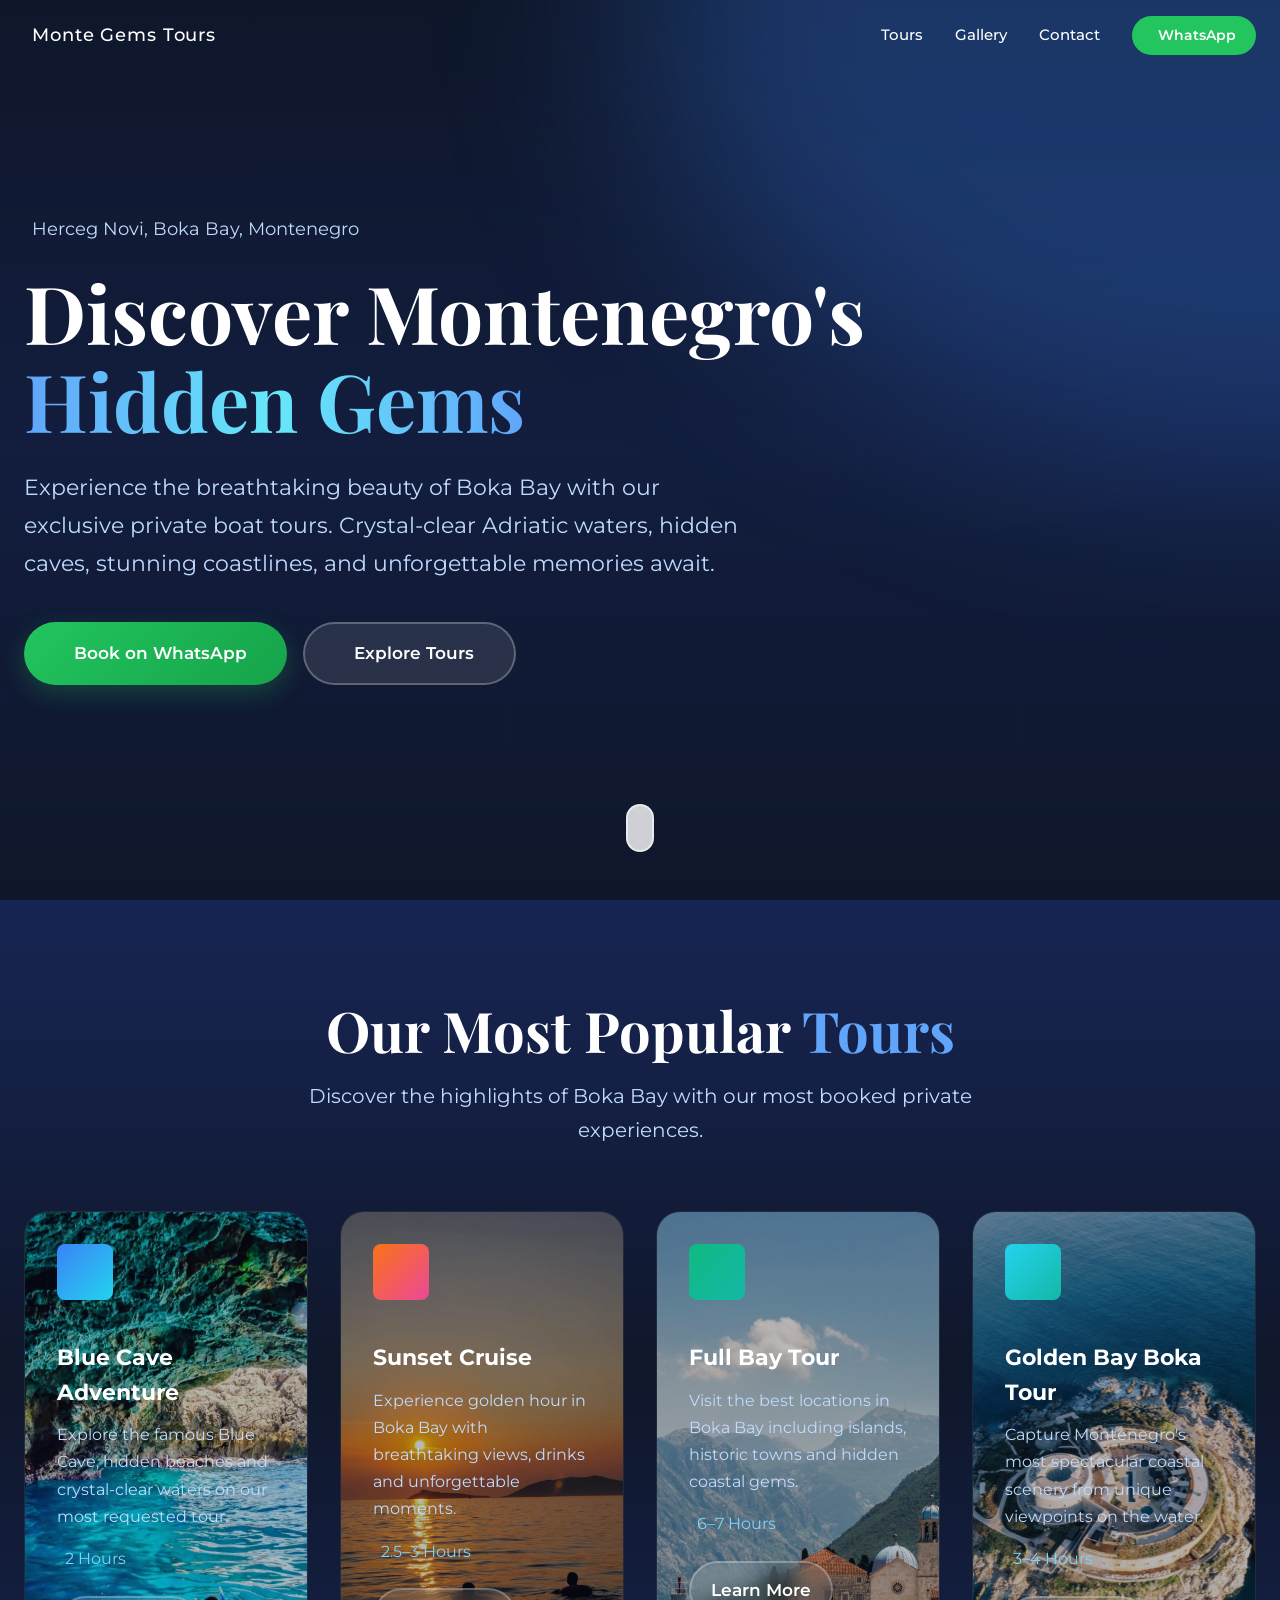
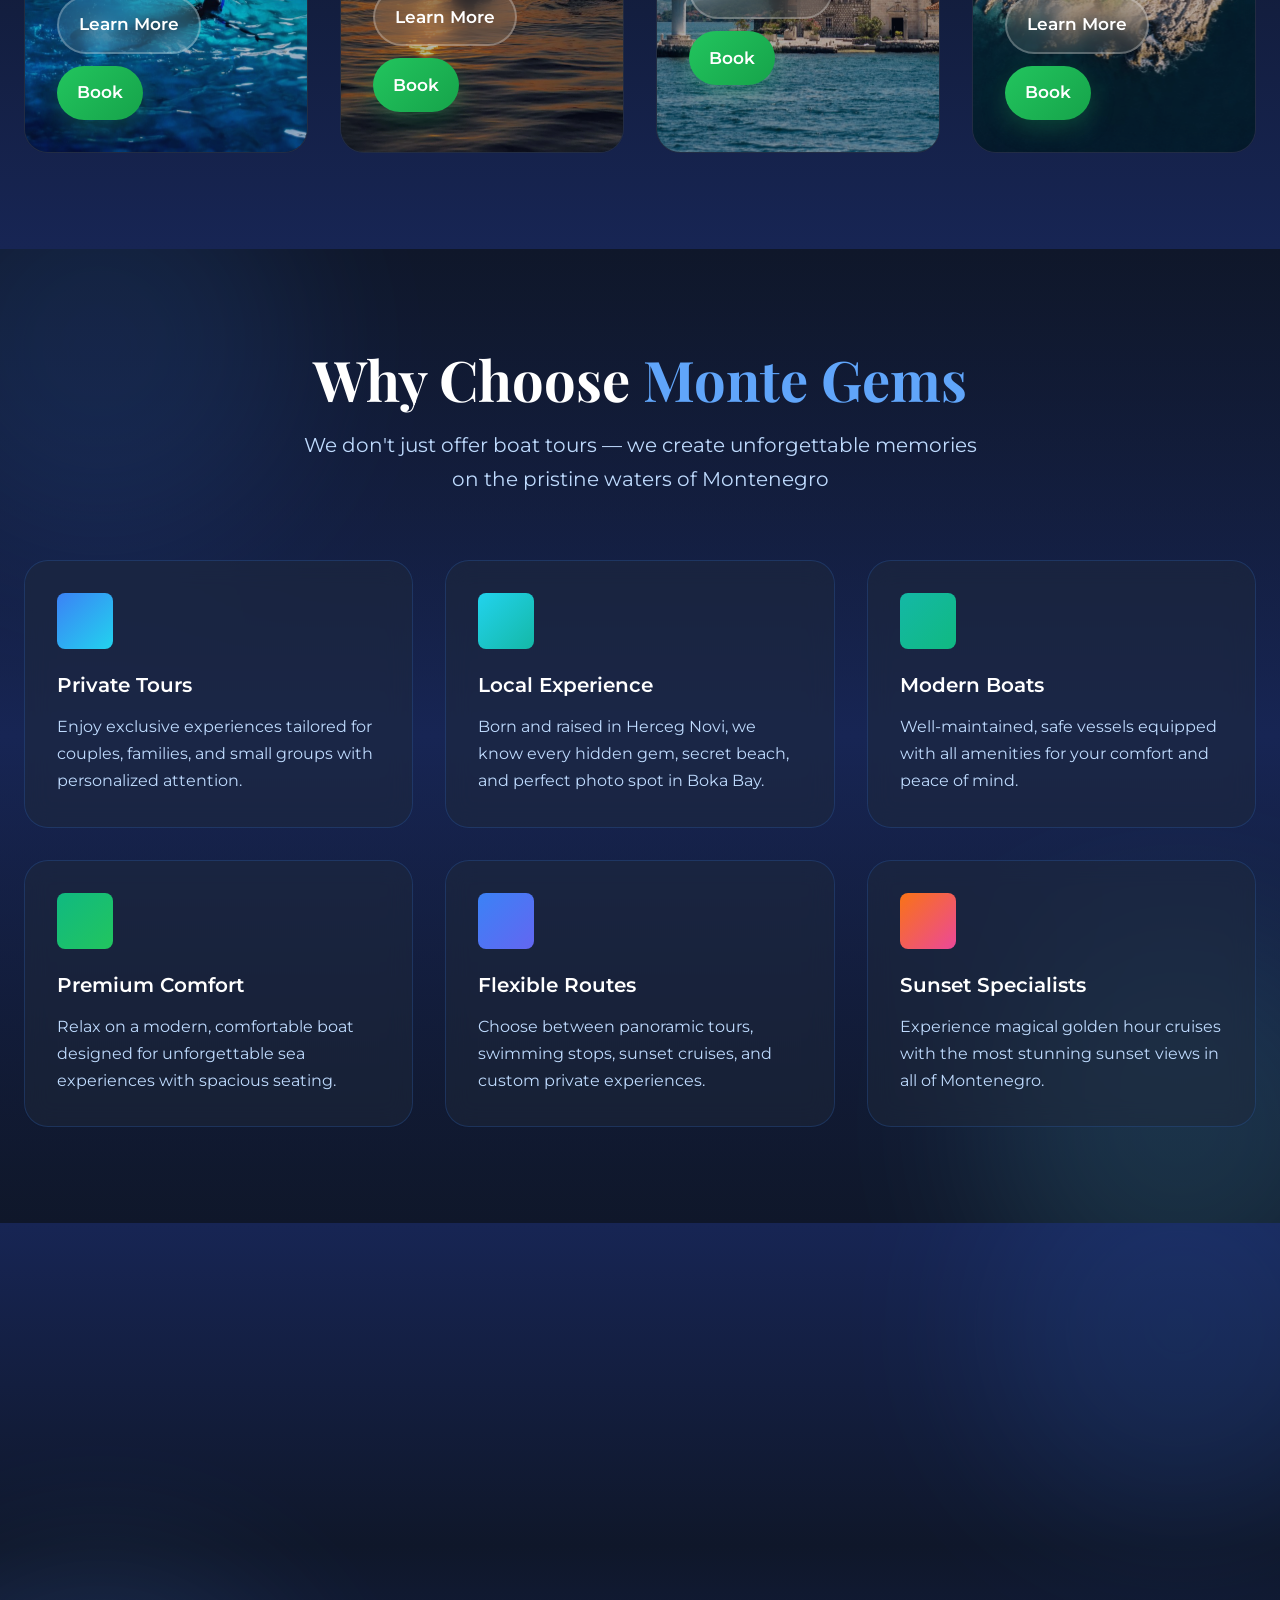
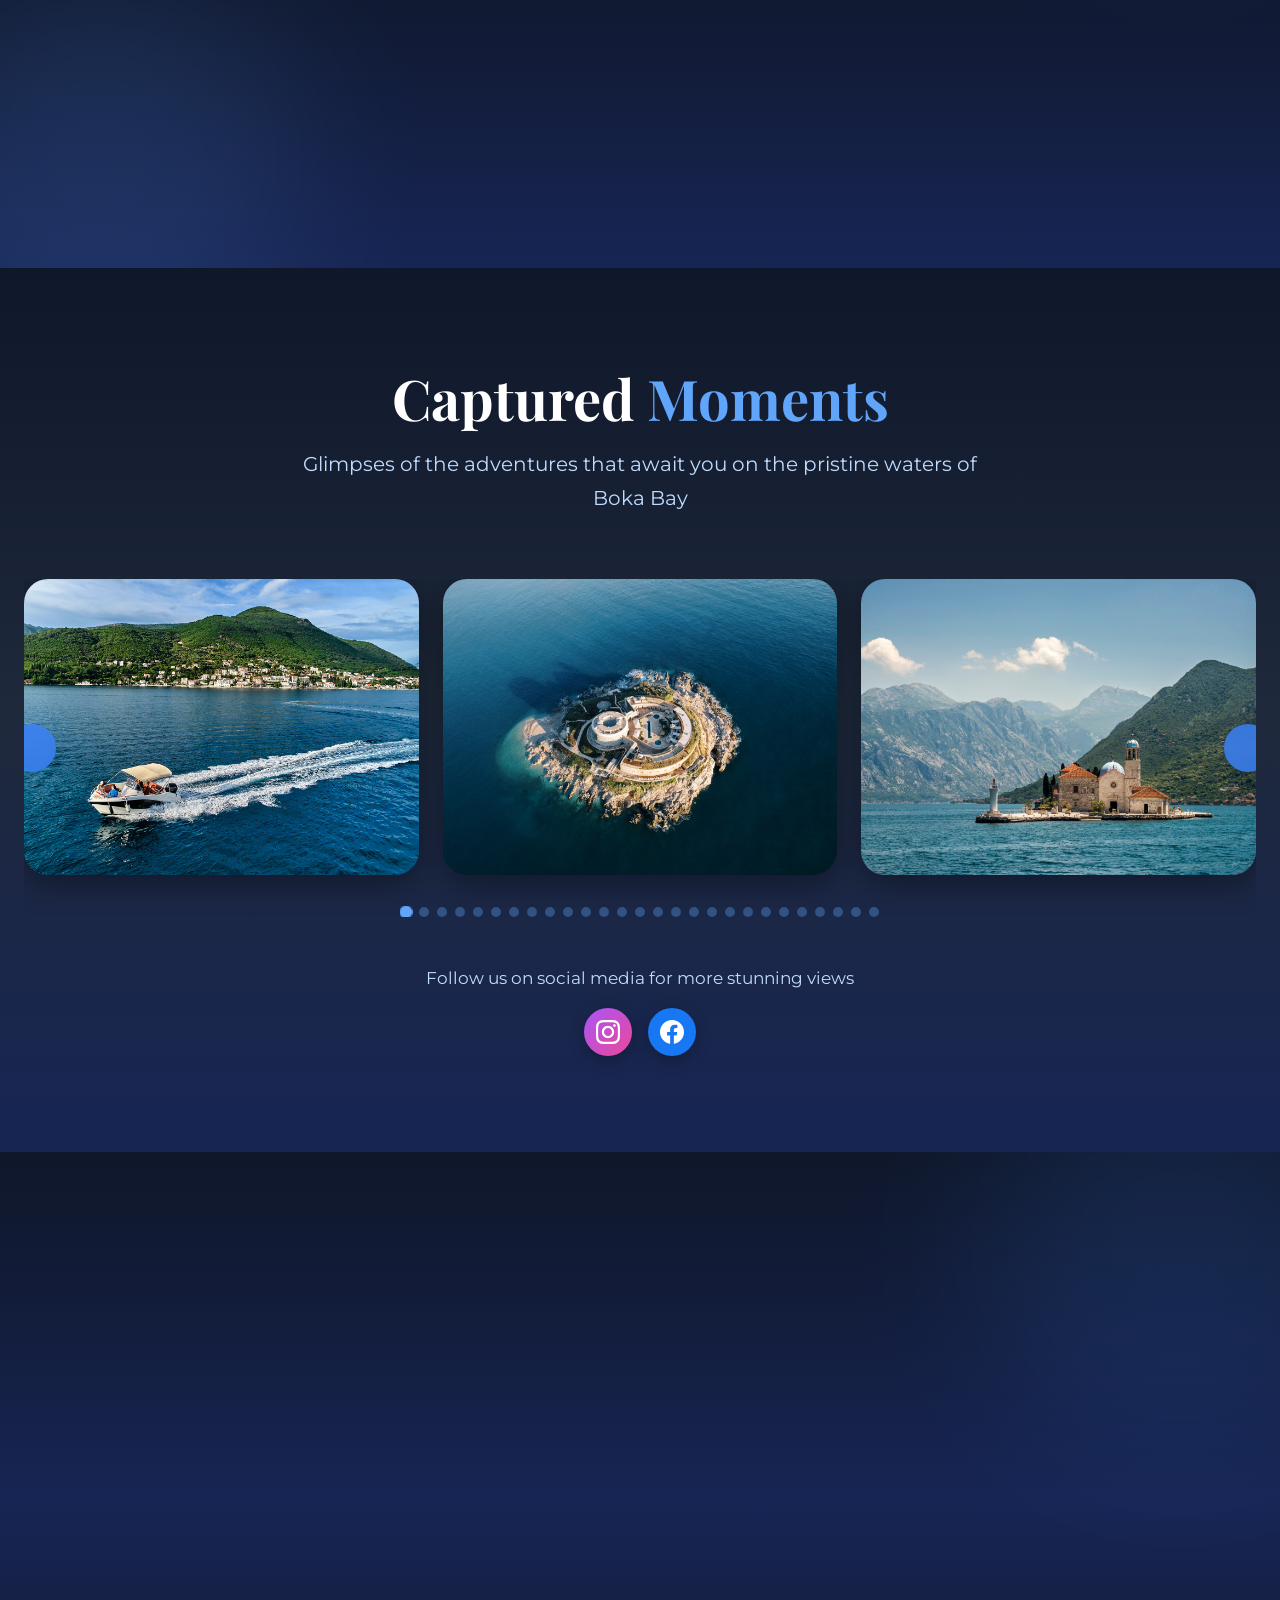
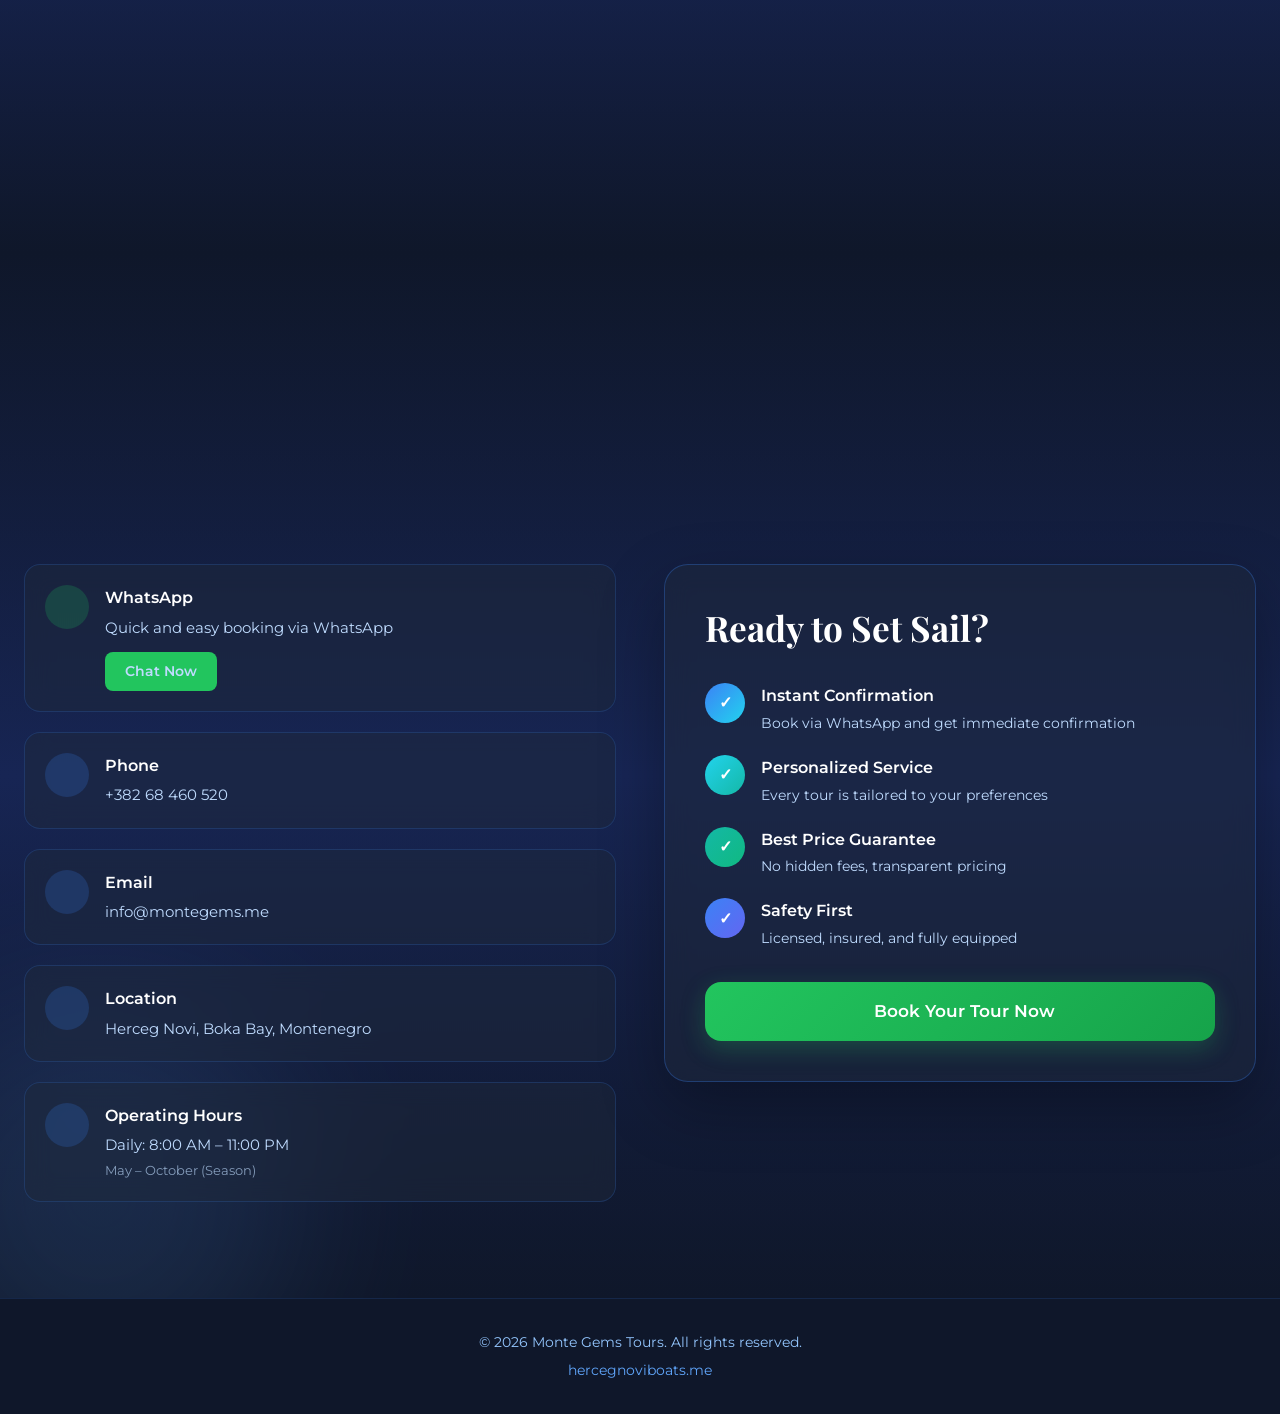
==== index.html @ c5370f80 "Initial commit" ====
<!DOCTYPE html>
<html lang="en">
<head>
  <meta charset="UTF-8" />
  <meta name="viewport" content="width=device-width, initial-scale=1.0" />

  <!-- ============================================================
       SEO META TAGS — Edit these for your business
       ============================================================ -->
  <title>Monte Gems Tours – Private Boat Tours in Boka Bay, Montenegro</title>
  <meta name="description" content="Explore Boka Bay with Monte Gems Tours. Private boat tours from Herceg Novi – Blue Cave, sunset cruises, island visits & more. Book on WhatsApp!" />
  <meta name="keywords" content="Montenegro boat tours, Boka Bay, Herceg Novi, Blue Cave, private boat tour, sunset cruise, Montenegro tourism" />
  <meta name="author" content="Monte Gems Tours" />
  <link rel="canonical" href="https://montegems.me/" />

  <!-- Open Graph (Facebook / WhatsApp link preview) -->
  <meta property="og:title" content="Monte Gems Tours – Private Boat Tours in Boka Bay" />
  <meta property="og:description" content="Discover Montenegro's hidden gems on a private boat tour. Crystal-clear waters, secret beaches, stunning sunsets." />
  <meta property="og:image" content="images/DJI_20260504182812_0254_D.JPG" />
  <meta property="og:url" content="https://montegems.me/" />
  <meta property="og:type" content="website" />

  <!-- Twitter Card -->
  <meta name="twitter:card" content="summary_large_image" />
  <meta name="twitter:title" content="Monte Gems Tours – Private Boat Tours in Boka Bay" />
  <meta name="twitter:description" content="Discover Montenegro's hidden gems on a private boat tour." />
  <meta name="twitter:image" content="images/DJI_20260504182812_0254_D.JPG" />

  <!-- Fonts (Playfair Display + Montserrat) -->
  <link rel="preconnect" href="https://fonts.googleapis.com" />
  <link rel="preconnect" href="https://fonts.gstatic.com" crossorigin />
  <link href="https://fonts.googleapis.com/css2?family=Montserrat:wght@300;400;500;600;700&family=Playfair+Display:ital,wght@0,700;1,700&display=swap" rel="stylesheet" />

  <!-- Lucide Icons -->
  <script src="https://unpkg.com/lucide@latest/dist/umd/lucide.min.js"></script>

  <link rel="stylesheet" href="style.css" />

  <!-- Structured Data for Google -->
  <script type="application/ld+json">
  {
    "@context": "https://schema.org",
    "@type": "TouristInformationCenter",
    "name": "Monte Gems Tours",
    "description": "Private boat tours in Boka Bay, Montenegro",
    "url": "https://hercegnoviboats.me",
    "telephone": "+38268460520",
    "email": "info@montegems.me",
    "address": {
      "@type": "PostalAddress",
      "addressLocality": "Herceg Novi",
      "addressCountry": "ME"
    },
    "openingHours": "Mo-Su 08:00-20:00"
  }
  </script>
</head>
<body>

  <!-- ============================================================
       NAVBAR
       ============================================================ -->
  <nav id="navbar" class="navbar">
    <div class="nav-inner">
      <a href="index.html" class="nav-logo">
        <i data-lucide="anchor"></i>
        <!-- ✏️ EDIT: Your business name -->
        <span>Monte Gems Tours</span>
      </a>
      <div class="nav-links">
        <a href="tours.html">Tours</a>
        <a href="#gallery">Gallery</a>
        <a href="#contact">Contact</a>
        <!-- ✏️ EDIT: Replace phone number (no spaces, include country code) -->
        <a href="https://wa.me/38268460520" target="_blank" rel="noopener" class="btn-whatsapp-nav">
          <i data-lucide="message-circle"></i>WhatsApp
        </a>
      </div>
      <div class="nav-mobile-actions">
        <a href="tours.html" class="btn-tours-mobile">Tours</a>
        <a href="https://wa.me/38268460520" target="_blank" rel="noopener" class="btn-whatsapp-mobile">
          <i data-lucide="message-circle"></i>
        </a>
      </div>
    </div>
  </nav>

  <!-- ============================================================
       HERO SECTION
       ============================================================ -->
  <section id="hero" class="hero">
    <!-- ✏️ EDIT: Change hero background image filename -->
    <div class="hero-bg" style="background-image:url('images/DJI_20260504182812_0254_D.JPG')"></div>
    <div class="hero-overlay"></div>
    <div class="hero-glow"></div>

    <div class="hero-content animate-up">
      <div class="hero-location">
        <i data-lucide="map-pin"></i>
        <!-- ✏️ EDIT: Your location text -->
        <span>Herceg Novi, Boka Bay, Montenegro</span>
      </div>

      <h1 class="hero-title">
        Discover Montenegro's<br />
        <span class="gradient-text">Hidden Gems</span>
      </h1>

      <!-- ✏️ EDIT: Hero subtitle / tagline -->
      <p class="hero-subtitle">
        Experience the breathtaking beauty of Boka Bay with our exclusive private boat tours.
        Crystal-clear Adriatic waters, hidden caves, stunning coastlines, and unforgettable memories await.
      </p>

      <div class="hero-buttons">
        <!-- ✏️ EDIT: WhatsApp number in both links -->
        <a href="https://wa.me/38268460520" target="_blank" rel="noopener" class="btn-primary">
          <i data-lucide="message-circle"></i>Book on WhatsApp
        </a>
        <a href="tours.html" class="btn-secondary">
          <i data-lucide="sparkles"></i>Explore Tours
        </a>
      </div>
    </div>

    <div class="scroll-indicator"><div class="scroll-dot"></div></div>
  </section>

  <!-- ============================================================
     FEATURED TOURS
     ============================================================ -->
<section id="featured-tours" class="section section-mid">
  <div class="container">

    <div class="section-header animate-on-scroll">
      <h2 class="section-title">
        Our Most Popular <span class="text-blue">Tours</span>
      </h2>
      <p class="section-subtitle">
        Discover the highlights of Boka Bay with our most booked private experiences.
      </p>
    </div>

    <div class="featured-tours-grid">

      <article class="featured-tour-card tour-blue-cave animate-on-scroll">
        <div class="feature-icon gradient-blue-cyan">
          <i data-lucide="waves"></i>
        </div>

        <h3>Blue Cave Adventure</h3>

        <p>
          Explore the famous Blue Cave, hidden beaches and crystal-clear waters
          on our most requested tour.
        </p>

        <div class="tour-mini-meta">
          <i data-lucide="clock"></i>
          <span>2 Hours</span>
        </div>

        <div class="tour-card-buttons">
          <a href="tours.html" class="btn-secondary">Learn More</a>
          <a href="https://wa.me/38268460520" class="btn-primary">
            Book
          </a>
        </div>
      </article>

      <article class="featured-tour-card tour-sunset animate-on-scroll">
        <div class="feature-icon gradient-orange-pink">
          <i data-lucide="sunset"></i>
        </div>

        <h3>Sunset Cruise</h3>

        <p>
          Experience golden hour in Boka Bay with breathtaking views,
          drinks and unforgettable moments.
        </p>

        <div class="tour-mini-meta">
          <i data-lucide="clock"></i>
          <span>2.5–3 Hours</span>
        </div>

        <div class="tour-card-buttons">
          <a href="tours.html" class="btn-secondary">Learn More</a>
          <a href="https://wa.me/38268460520" class="btn-primary">
            Book
          </a>
        </div>
      </article>

      <article class="featured-tour-card tour-fullbay animate-on-scroll">
        <div class="feature-icon gradient-emerald-teal">
          <i data-lucide="compass"></i>
        </div>

        <h3>Full Bay Tour</h3>

        <p>
          Visit the best locations in Boka Bay including islands,
          historic towns and hidden coastal gems.
        </p>

        <div class="tour-mini-meta">
          <i data-lucide="clock"></i>
          <span>6–7 Hours</span>
        </div>

        <div class="tour-card-buttons">
          <a href="tours.html" class="btn-secondary">Learn More</a>
          <a href="https://wa.me/38268460520" class="btn-primary">
            Book
          </a>
        </div>
      </article>

      <article class="featured-tour-card tour-photography animate-on-scroll">
        <div class="feature-icon gradient-cyan-teal">
          <i data-lucide="camera"></i>
        </div>

        <h3>Golden Bay Boka Tour</h3>

        <p>
          Capture Montenegro's most spectacular coastal scenery
          from unique viewpoints on the water.
        </p>

        <div class="tour-mini-meta">
          <i data-lucide="clock"></i>
          <span>3–4 Hours</span>
        </div>

        <div class="tour-card-buttons">
          <a href="tours.html" class="btn-secondary">Learn More</a>
          <a href="https://wa.me/38268460520" class="btn-primary">
            Book
          </a>
        </div>
      </article>

    </div>

  </div>
</section>

  <!-- ============================================================
       FEATURES — WHY CHOOSE US
       ============================================================ -->
  <section id="features" class="section section-dark">
    <div class="section-glow glow-top-left"></div>
    <div class="section-glow glow-bottom-right"></div>
    <div class="container">
      <div class="section-header animate-on-scroll">
        <!-- ✏️ EDIT: Section heading -->
        <h2 class="section-title">Why Choose <span class="text-blue">Monte Gems</span></h2>
        <p class="section-subtitle">We don't just offer boat tours — we create unforgettable memories on the pristine waters of Montenegro</p>
      </div>
      <div class="grid-3">

        <!-- ✏️ EDIT each card: icon name (from lucide.dev), title, description -->
        <div class="feature-card animate-on-scroll">
          <div class="feature-icon gradient-blue-cyan"><i data-lucide="users"></i></div>
          <h3>Private Tours</h3>
          <p>Enjoy exclusive experiences tailored for couples, families, and small groups with personalized attention.</p>
        </div>

        <div class="feature-card animate-on-scroll">
          <div class="feature-icon gradient-cyan-teal"><i data-lucide="anchor"></i></div>
          <h3>Local Experience</h3>
          <p>Born and raised in Herceg Novi, we know every hidden gem, secret beach, and perfect photo spot in Boka Bay.</p>
        </div>

        <div class="feature-card animate-on-scroll">
          <div class="feature-icon gradient-teal-emerald"><i data-lucide="ship"></i></div>
          <h3>Modern Boats</h3>
          <p>Well-maintained, safe vessels equipped with all amenities for your comfort and peace of mind.</p>
        </div>

        <div class="feature-card animate-on-scroll">
          <div class="feature-icon gradient-emerald-green"><i data-lucide="sparkles"></i></div>
          <h3>Premium Comfort</h3>
          <p>Relax on a modern, comfortable boat designed for unforgettable sea experiences with spacious seating.</p>
        </div>

        <div class="feature-card animate-on-scroll">
          <div class="feature-icon gradient-blue-indigo"><i data-lucide="map"></i></div>
          <h3>Flexible Routes</h3>
          <p>Choose between panoramic tours, swimming stops, sunset cruises, and custom private experiences.</p>
        </div>

        <div class="feature-card animate-on-scroll">
          <div class="feature-icon gradient-orange-pink"><i data-lucide="sunset"></i></div>
          <h3>Sunset Specialists</h3>
          <p>Experience magical golden hour cruises with the most stunning sunset views in all of Montenegro.</p>
        </div>

      </div>
    </div>
  </section>

  <!-- ============================================================
       STATS
       ============================================================ -->
  <section id="stats" class="section section-mid">
    <div class="section-glow glow-top-right"></div>
    <div class="section-glow glow-bottom-left"></div>
    <div class="container">
      <div class="section-header animate-on-scroll">
        <!-- ✏️ EDIT: Stats heading -->
        <h2 class="section-title">Our <span class="text-blue">Impact</span></h2>
        <p class="section-subtitle">Numbers that speak for our commitment to excellence</p>
      </div>
      <div class="grid-4">

        <!-- ✏️ EDIT: Change numbers and labels -->
        <div class="stat-card animate-on-scroll">
          <div class="stat-icon gradient-blue-cyan"><i data-lucide="users"></i></div>
          <div class="stat-value">1000+</div>
          <div class="stat-label">Happy Customers</div>
          <div class="stat-desc">Satisfied travelers from around the world</div>
        </div>

        <div class="stat-card animate-on-scroll">
          <div class="stat-icon gradient-blue-cyan"><i data-lucide="waves"></i></div>
          <div class="stat-value">500+</div>
          <div class="stat-label">Tours Completed</div>
          <div class="stat-desc">Unforgettable experiences on the water</div>
        </div>

        <div class="stat-card animate-on-scroll">
          <div class="stat-icon gradient-blue-cyan"><i data-lucide="star"></i></div>
          <div class="stat-value">5.0</div>
          <div class="stat-label">Average Rating</div>
          <div class="stat-desc">Excellence in every journey</div>
        </div>

        <div class="stat-card animate-on-scroll">
          <div class="stat-icon gradient-blue-cyan"><i data-lucide="award"></i></div>
          <div class="stat-value">10+</div>
          <div class="stat-label">Years Experience</div>
          <div class="stat-desc">Local expertise you can trust</div>
        </div>

      </div>
    </div>
  </section>

  <!-- ============================================================
       GALLERY
       ============================================================ -->
  <section id="gallery" class="section section-gallery">
    <div class="container">
      <div class="section-header animate-on-scroll">
        <!-- ✏️ EDIT: Gallery heading -->
        <h2 class="section-title">Captured <span class="text-blue">Moments</span></h2>
        <p class="section-subtitle">Glimpses of the adventures that await you on the pristine waters of Boka Bay</p>
      </div>

      <div class="gallery-wrapper animate-on-scroll">
        <div class="gallery-track" id="galleryTrack">
          <!-- ✏️ EDIT: Replace filenames with your photos. Update alt text too. -->
          <div class="gallery-slide"><img src="images/boat2.jpg" alt="Boat in Boka Bay" loading="lazy" /></div>
          <div class="gallery-slide"><img src="images/mamula.jpg" alt="Mamula island and coastal scenery" loading="lazy" /></div>
          <div class="gallery-slide"><img src="images/ladyrock.jpg" alt="Our Lady of the Rocks island" loading="lazy" /></div>
          <div class="gallery-slide"><img src="images/perast.jpg" alt="Historic Perast town from the water" loading="lazy" /></div>
          <div class="gallery-slide"><img src="images/sunset.jpg" alt="Sunset cruise over Boka Bay" loading="lazy" /></div>
          <div class="gallery-slide"><img src="images/tunnel.jpg" alt="Boat near the underwater tunnel" loading="lazy" /></div>
          <div class="gallery-slide"><img src="images/bay-of-kotor-and-blue-cave-adventure-3h_1.webp" alt="Blue Cave and Kotor Bay adventure" loading="lazy" /></div>
          <div class="gallery-slide"><img src="images/Blue-Cave-Tour-from-Kotor.jpg" alt="Blue Cave tour from Kotor" loading="lazy" /></div>
          <div class="gallery-slide"><img src="images/cablecar.jpg" alt="Cable car and bay view" loading="lazy" /></div>
          <div class="gallery-slide"><img src="images/cave.jpg" alt="Blue Cave entrance" loading="lazy" /></div>
          <div class="gallery-slide"><img src="images/cave2.jpg" alt="Scenic blue cave coastline" loading="lazy" /></div>
          <div class="gallery-slide"><img src="images/cave3.webp" alt="Swimming and snorkeling in Montenegro" loading="lazy" /></div>
          <div class="gallery-slide"><img src="images/DJI_20260504182812_0254_D.JPG" alt="Aerial boat view in Boka Bay" loading="lazy" /></div>
          <div class="gallery-slide"><img src="images/DJI_20260504182816_0255_D.JPG" alt="Boating along the coast" loading="lazy" /></div>
          <div class="gallery-slide"><img src="images/DJI_20260504182819_0257_D.JPG" alt="Montenegro coastline framed by water" loading="lazy" /></div>
          <div class="gallery-slide"><img src="images/DJI_20260504183139_0262_D-1.JPG" alt="Boat in crystal clear bay" loading="lazy" /></div>
          <div class="gallery-slide"><img src="images/DJI_20260504183139_0262_D.JPG" alt="Scenic aerial bay view" loading="lazy" /></div>
          <div class="gallery-slide"><img src="images/DJI_20260504183205_0269_D.JPG" alt="Daytime boat tour in Montenegro" loading="lazy" /></div>
          <div class="gallery-slide"><img src="images/DJI_20260504183212_0271_D.JPG" alt="Boats near the shoreline" loading="lazy" /></div>
          <div class="gallery-slide"><img src="images/DJI_20260504183229_0277_D.JPG" alt="Boka Bay sea views" loading="lazy" /></div>
          <div class="gallery-slide"><img src="images/DJI_20260504183246_0284_D.JPG" alt="Sunset cruise with warm sky" loading="lazy" /></div>
          <div class="gallery-slide"><img src="images/DJI_20260504183300_0287_D.JPG" alt="Private charter at sea" loading="lazy" /></div>
          <div class="gallery-slide"><img src="images/DJI_20260504183302_0288_D.JPG" alt="Boat traveling in blue waters" loading="lazy" /></div>
          <div class="gallery-slide"><img src="images/DJI_20260504185150_0290_D.JPG" alt="Montenegro bay landscape" loading="lazy" /></div>
          <div class="gallery-slide"><img src="images/explore-boka-bay-kotor-blue-cave-and-lady-of-the-rocks-3hour-3796144.webp" alt="Explore Boka Bay and Lady of the Rocks" loading="lazy" /></div>
          <div class="gallery-slide"><img src="images/islandflowers.jpg" alt="Island flowers along the coast" loading="lazy" /></div>
          <div class="gallery-slide"><img src="images/Miriste-5-Copy-1024x659.jpg" alt="Miriste swimming stop" loading="lazy" /></div>
          <div class="gallery-slide"><img src="images/our-lady-of-the-rocks.png" alt="Our Lady of the Rocks island" loading="lazy" /></div>
          <div class="gallery-slide"><img src="images/perast-boka-bay-and-blue-cave-tour-pick-up-7296872.webp" alt="Perast and Blue Cave tour pickup" loading="lazy" /></div>
        </div>

        <button class="gallery-btn gallery-btn-prev" id="galleryPrev" aria-label="Previous image">
          <i data-lucide="chevron-left"></i>
        </button>
        <button class="gallery-btn gallery-btn-next" id="galleryNext" aria-label="Next image">
          <i data-lucide="chevron-right"></i>
        </button>
        <div class="gallery-dots" id="galleryDots"></div>
      </div>

      <div class="gallery-social animate-on-scroll">
        <p>Follow us on social media for more stunning views</p>
        <div class="social-buttons">
          <!-- ✏️ EDIT: Replace # with your actual Instagram URL -->
          <a href="https://www.instagram.com/hercegnovi_boat_tours/" class="social-btn social-instagram" aria-label="Instagram" target="_blank" rel="noopener">
            <svg viewBox="0 0 24 24" fill="currentColor" width="24" height="24"><path d="M12 2.163c3.204 0 3.584.012 4.85.07 3.252.148 4.771 1.691 4.919 4.919.058 1.265.069 1.645.069 4.849 0 3.205-.012 3.584-.069 4.849-.149 3.225-1.664 4.771-4.919 4.919-1.266.058-1.644.07-4.85.07-3.204 0-3.584-.012-4.849-.07-3.26-.149-4.771-1.699-4.919-4.92-.058-1.265-.07-1.644-.07-4.849 0-3.204.013-3.583.07-4.849.149-3.227 1.664-4.771 4.919-4.919 1.266-.057 1.645-.069 4.849-.069zm0-2.163c-3.259 0-3.667.014-4.947.072-4.358.2-6.78 2.618-6.98 6.98-.059 1.281-.073 1.689-.073 4.948 0 3.259.014 3.668.072 4.948.2 4.358 2.618 6.78 6.98 6.98 1.281.058 1.689.072 4.948.072 3.259 0 3.668-.014 4.948-.072 4.354-.2 6.782-2.618 6.979-6.98.059-1.28.073-1.689.073-4.948 0-3.259-.014-3.667-.072-4.947-.196-4.354-2.617-6.78-6.979-6.98-1.281-.059-1.69-.073-4.949-.073zm0 5.838c-3.403 0-6.162 2.759-6.162 6.162s2.759 6.163 6.162 6.163 6.162-2.759 6.162-6.163c0-3.403-2.759-6.162-6.162-6.162zm0 10.162c-2.209 0-4-1.79-4-4 0-2.209 1.791-4 4-4s4 1.791 4 4c0 2.21-1.791 4-4 4zm6.406-11.845c-.796 0-1.441.645-1.441 1.44s.645 1.44 1.441 1.44c.795 0 1.439-.645 1.439-1.44s-.644-1.44-1.439-1.44z"/></svg>
          </a>
          <!-- ✏️ EDIT: Replace # with your actual Facebook URL -->
          <a href="https://www.instagram.com/hercegnovi_boat_tours/" class="social-btn social-facebook" aria-label="Facebook" target="_blank" rel="noopener">
            <svg viewBox="0 0 24 24" fill="currentColor" width="24" height="24"><path d="M24 12.073c0-6.627-5.373-12-12-12s-12 5.373-12 12c0 5.99 4.388 10.954 10.125 11.854v-8.385H7.078v-3.47h3.047V9.43c0-3.007 1.792-4.669 4.533-4.669 1.312 0 2.686.235 2.686.235v2.953H15.83c-1.491 0-1.956.925-1.956 1.874v2.25h3.328l-.532 3.47h-2.796v8.385C19.612 23.027 24 18.062 24 12.073z"/></svg>
          </a>
        </div>
      </div>
    </div>
  </section>

  <!-- ============================================================
       TESTIMONIALS
       ============================================================ -->
  <section id="testimonials" class="section section-dark">
    <div class="section-glow glow-top-right"></div>
    <div class="container">
      <div class="section-header animate-on-scroll">
        <!-- ✏️ EDIT: Testimonials heading -->
        <h2 class="section-title">Guest <span class="text-blue">Stories</span></h2>
        <p class="section-subtitle">Hear from travelers who discovered Montenegro's beauty with us</p>
      </div>
      <div class="grid-3">

        <!-- ✏️ EDIT: Name, location, and review text for each testimonial -->
        <!-- To add more reviews: copy one <article> block and paste it -->
        <article class="testimonial-card animate-on-scroll">
          <i data-lucide="quote" class="quote-icon"></i>
          <div class="stars">
            <i data-lucide="star" class="star filled"></i><i data-lucide="star" class="star filled"></i>
            <i data-lucide="star" class="star filled"></i><i data-lucide="star" class="star filled"></i>
            <i data-lucide="star" class="star filled"></i>
          </div>
          <p class="testimonial-text">"Absolutely incredible experience! The tour was perfectly paced, the boat was comfortable, and our guide knew all the best spots. The Blue Cave was magical!"</p>
          <div class="testimonial-author">
            <span class="author-name">Sarah &amp; James</span>
            <span class="author-location">United Kingdom</span>
          </div>
        </article>

        <article class="testimonial-card animate-on-scroll">
          <i data-lucide="quote" class="quote-icon"></i>
          <div class="stars">
            <i data-lucide="star" class="star filled"></i><i data-lucide="star" class="star filled"></i>
            <i data-lucide="star" class="star filled"></i><i data-lucide="star" class="star filled"></i>
            <i data-lucide="star" class="star filled"></i>
          </div>
          <p class="testimonial-text">"Best boat tour I have ever experienced. The sunset cruise was romantic and breathtaking. Highly recommended for couples visiting Montenegro!"</p>
          <div class="testimonial-author">
            <span class="author-name">Marco</span>
            <span class="author-location">Italy</span>
          </div>
        </article>

        <article class="testimonial-card animate-on-scroll">
          <i data-lucide="quote" class="quote-icon"></i>
          <div class="stars">
            <i data-lucide="star" class="star filled"></i><i data-lucide="star" class="star filled"></i>
            <i data-lucide="star" class="star filled"></i><i data-lucide="star" class="star filled"></i>
            <i data-lucide="star" class="star filled"></i>
          </div>
          <p class="testimonial-text">"Perfect family adventure! Our kids loved swimming in the crystal-clear water, and we appreciated the flexibility to customize our route. Will definitely return!"</p>
          <div class="testimonial-author">
            <span class="author-name">Emma &amp; Family</span>
            <span class="author-location">Germany</span>
          </div>
        </article>

      </div>
    </div>
  </section>

  <!-- ============================================================
       CONTACT
       ============================================================ -->
  <section id="contact" class="section section-dark">
    <div class="section-glow glow-bottom-left"></div>
    <div class="container">
      <div class="section-header animate-on-scroll">
        <!-- ✏️ EDIT: Contact heading -->
        <h2 class="section-title">Book Your <span class="text-blue">Adventure</span></h2>
        <p class="section-subtitle">Ready to explore Boka Bay? Get in touch and let's plan your perfect tour</p>
      </div>

      <div class="contact-grid">
        <div class="contact-info animate-on-scroll">

          <div class="contact-card">
            <div class="contact-icon bg-green"><i data-lucide="message-circle"></i></div>
            <div class="contact-details">
              <h3>WhatsApp</h3>
              <p>Quick and easy booking via WhatsApp</p>
              <!-- ✏️ EDIT: WhatsApp number -->
              <a href="https://wa.me/38268460520" target="_blank" rel="noopener" class="btn-chat">Chat Now</a>
            </div>
          </div>

          <div class="contact-card">
            <div class="contact-icon bg-blue"><i data-lucide="phone"></i></div>
            <div class="contact-details">
              <h3>Phone</h3>
              <!-- ✏️ EDIT: Phone number -->
              <p><a href="tel:+38268460520">+382 68 460 520</a></p>
            </div>
          </div>

          <div class="contact-card">
            <div class="contact-icon bg-blue"><i data-lucide="mail"></i></div>
            <div class="contact-details">
              <h3>Email</h3>
              <!-- ✏️ EDIT: Email address -->
              <p><a href="mailto:info@montegems.me">info@montegems.me</a></p>
            </div>
          </div>

          <div class="contact-card">
            <div class="contact-icon bg-blue"><i data-lucide="map-pin"></i></div>
            <div class="contact-details">
              <h3>Location</h3>
              <!-- ✏️ EDIT: Address -->
              <p>Herceg Novi, Boka Bay, Montenegro</p>
            </div>
          </div>

          <div class="contact-card">
            <div class="contact-icon bg-blue"><i data-lucide="clock"></i></div>
            <div class="contact-details">
              <h3>Operating Hours</h3>
              <!-- ✏️ EDIT: Hours -->
              <p>Daily: 8:00 AM – 11:00 PM</p>
              <p class="hours-note">May – October (Season)</p>
            </div>
          </div>

        </div>

        <div class="contact-cta animate-on-scroll">
          <div class="cta-box">
            <!-- ✏️ EDIT: CTA heading -->
            <h3 class="cta-title font-display">Ready to Set Sail?</h3>
            <div class="cta-features">
              <!-- ✏️ EDIT: Booking promises / selling points -->
              <div class="cta-feature">
                <div class="cta-check gradient-blue-cyan">✓</div>
                <div><h4>Instant Confirmation</h4><p>Book via WhatsApp and get immediate confirmation</p></div>
              </div>
              <div class="cta-feature">
                <div class="cta-check gradient-cyan-teal">✓</div>
                <div><h4>Personalized Service</h4><p>Every tour is tailored to your preferences</p></div>
              </div>
              <div class="cta-feature">
                <div class="cta-check gradient-teal-emerald">✓</div>
                <div><h4>Best Price Guarantee</h4><p>No hidden fees, transparent pricing</p></div>
              </div>
              <div class="cta-feature">
                <div class="cta-check gradient-blue-indigo">✓</div>
                <div><h4>Safety First</h4><p>Licensed, insured, and fully equipped</p></div>
              </div>
            </div>
            <!-- ✏️ EDIT: WhatsApp number -->
            <a href="https://wa.me/38268460520" target="_blank" rel="noopener" class="btn-primary btn-full">
              <i data-lucide="message-circle"></i>Book Your Tour Now
            </a>
          </div>
        </div>
      </div>
    </div>
  </section>

  <!-- ============================================================
       FOOTER
       ============================================================ -->
  <footer class="site-footer">
    <!-- ✏️ EDIT: Year and business name -->
    <p>© 2026 Monte Gems Tours. All rights reserved.</p>
    <!-- ✏️ EDIT: Your domain -->
    <p class="footer-domain">hercegnoviboats.me</p>
  </footer>

  <script src="main.js"></script>
</body>
</html>
---- style.css ----
/* ================================================================
   MONTE GEMS TOURS — Main Stylesheet
   Fonts: Playfair Display (headings) + Montserrat (body)
   Color palette: deep slate-navy + blue/cyan accents + green CTA
   ================================================================ */

/* ---------------------------------------------------------------
   CSS CUSTOM PROPERTIES (global variables)
   ✏️ You can tweak brand colours here
   --------------------------------------------------------------- */
:root {
  --slate-900: #0f172a;
  --slate-800: #1e293b;
  --slate-700: #334155;
  --blue-950: #172554;
  --blue-500:  #3b82f6;
  --blue-400:  #60a5fa;
  --blue-300:  #93c5fd;
  --blue-200:  #bfdbfe;
  --cyan-300:  #67e8f9;
  --green-500: #22c55e;
  --green-600: #16a34a;
  --yellow-400:#facc15;
  --white:     #ffffff;

  --font-body:    'Montserrat', sans-serif;
  --font-display: 'Playfair Display', serif;
  --radius-lg: 1.5rem;
  --radius-md: 1rem;
  --radius-sm: 0.5rem;
  --transition: 0.25s ease;
  --max-width: 1280px;
}

/* ---------------------------------------------------------------
   RESET & BASE
   --------------------------------------------------------------- */
*, *::before, *::after { box-sizing: border-box; margin: 0; padding: 0; }

html {
  font-size: 16px;
  scroll-behavior: smooth;
  -webkit-text-size-adjust: 100%;
}

body {
  font-family: var(--font-body);
  background: var(--slate-900);
  color: var(--white);
  line-height: 1.6;
  overflow-x: hidden;
}

img { display: block; max-width: 100%; height: auto; }
a  { text-decoration: none; color: inherit; }
ul, ol { list-style: none; }
button { cursor: pointer; border: none; background: none; font-family: inherit; }

/* ---------------------------------------------------------------
   TYPOGRAPHY UTILITIES
   --------------------------------------------------------------- */
.font-display { font-family: var(--font-display); }
.text-blue    { color: var(--blue-400); }
.gradient-text {
  background: linear-gradient(90deg, var(--blue-400), var(--cyan-300), var(--blue-400));
  -webkit-background-clip: text;
  -webkit-text-fill-color: transparent;
  background-clip: text;
}

/* ---------------------------------------------------------------
   LAYOUT HELPERS
   --------------------------------------------------------------- */
.container {
  width: 100%;
  max-width: var(--max-width);
  margin: 0 auto;
  padding: 0 1.5rem;
}

.section {
  padding: 6rem 0;
  position: relative;
  overflow: hidden;
}

.section-dark {
  position: relative;
  background: linear-gradient(180deg, var(--slate-900) 0%, var(--blue-950) 50%, var(--slate-900) 100%);
}

.section-dark::before {
  content: '';
  position: absolute;
  top: 0;
  left: 0;
  right: 0;
  bottom: 0;
  background-image: url('images/boat2.jpg');
  background-size: cover;
  background-position: center;
  background-repeat: no-repeat;
  background-attachment: fixed;
  z-index: 0;
}

.section-dark::after {
  content: '';
  position: absolute;
  top: 0;
  left: 0;
  right: 0;
  bottom: 0;
  background: linear-gradient(180deg,
    rgba(15,23,42,.75) 0%,
    rgba(23,37,84,.60) 50%,
    rgba(15,23,42,.80) 100%);
  z-index: 1;
}

.section-dark > * {
  position: relative;
  z-index: 2;
}
.section-mid   { background: linear-gradient(180deg, var(--blue-950) 0%, var(--slate-900) 50%, var(--blue-950) 100%); }
.section-gallery { background: linear-gradient(180deg, var(--slate-900) 0%, var(--slate-800) 50%, var(--blue-950) 100%); }

.section-header {
  text-align: center;
  margin-bottom: 4rem;
}
.section-title {
  font-family: var(--font-display);
  font-size: clamp(2rem, 5vw, 3.5rem);
  color: var(--white);
  margin-bottom: 1rem;
  line-height: 1.2;
}
.section-subtitle {
  font-size: clamp(1rem, 2vw, 1.25rem);
  color: var(--blue-200);
  max-width: 680px;
  margin: 0 auto;
  line-height: 1.7;
}

/* Decorative blurred glows */
.section-glow {
  position: absolute;
  width: 400px; height: 400px;
  border-radius: 50%;
  filter: blur(80px);
  pointer-events: none;
  opacity: 0.12;
}
.glow-top-left    { top: -100px;    left: -100px;    background: var(--blue-500); }
.glow-top-right   { top: -100px;    right: -100px;   background: var(--blue-500); }
.glow-bottom-left { bottom: -100px; left: -100px;    background: var(--blue-400); }
.glow-bottom-right{ bottom: -100px; right: -100px;   background: var(--cyan-300); }

/* Grids */
.grid-3 {
  display: grid;
  grid-template-columns: repeat(3, 1fr);
  gap: 2rem;
}

@media (max-width: 992px) {
  .grid-3 {
    grid-template-columns: repeat(2, 1fr);
  }
}

@media (max-width: 640px) {
  .grid-3 {
    grid-template-columns: 1fr;
  }
}
.grid-4 {
  display: grid;
  grid-template-columns: repeat(auto-fit, minmax(220px, 1fr));
  gap: 2rem;
}

/* ---------------------------------------------------------------
   GRADIENT CLASSES (for icons, checks, etc.)
   --------------------------------------------------------------- */
.gradient-blue-cyan     { background: linear-gradient(135deg,#3b82f6,#22d3ee); }
.gradient-cyan-teal     { background: linear-gradient(135deg,#22d3ee,#14b8a6); }
.gradient-teal-emerald  { background: linear-gradient(135deg,#14b8a6,#10b981); }
.gradient-emerald-green { background: linear-gradient(135deg,#10b981,#22c55e); }
.gradient-blue-indigo   { background: linear-gradient(135deg,#3b82f6,#6366f1); }
.gradient-orange-pink   { background: linear-gradient(135deg,#f97316,#ec4899); }
.gradient-emerald-teal  { background: linear-gradient(135deg,#10b981,#14b8a6); }
.gradient-purple-indigo { background: linear-gradient(135deg,#a855f7,#6366f1); }
.gradient-cyan-blue     { background: linear-gradient(135deg,#22d3ee,#3b82f6); }
.gradient-yellow-orange { background: linear-gradient(135deg,#eab308,#f97316); }

/* ---------------------------------------------------------------
   NAVBAR
   --------------------------------------------------------------- */
.navbar {
  position: fixed;
  top: 0; left: 0; right: 0;
  z-index: 100;
  transition: background var(--transition), box-shadow var(--transition);
}
.navbar.scrolled {
  background: rgba(15,23,42,0.92);
  backdrop-filter: blur(12px);
  box-shadow: 0 1px 0 rgba(96,165,250,0.15);
}
.nav-inner {
  display: flex;
  align-items: center;
  justify-content: space-between;
  max-width: var(--max-width);
  margin: 0 auto;
  padding: 1rem 1.5rem;
}
.nav-logo {
  display: flex;
  align-items: center;
  gap: 0.5rem;
  color: var(--white);
  font-size: 1.1rem;
  letter-spacing: 0.05em;
  font-weight: 500;
}
.nav-logo svg { color: var(--blue-400); width: 28px; height: 28px; }

.nav-links {
  display: flex;
  align-items: center;
  gap: 2rem;
}
.nav-links a {
  color: var(--white);
  font-size: 0.95rem;
  font-weight: 500;
  transition: color var(--transition);
}
.nav-links a:hover,
.nav-links a.active { color: var(--blue-400); }

.btn-whatsapp-nav {
  display: flex;
  align-items: center;
  gap: 0.4rem;
  padding: 0.5rem 1.25rem;
  background: var(--green-500);
  color: var(--white) !important;
  border-radius: 999px;
  font-size: 0.9rem !important;
  font-weight: 600 !important;
  transition: background var(--transition), transform var(--transition) !important;
}
.btn-whatsapp-nav:hover { background: var(--green-600) !important; transform: scale(1.04); color: var(--white) !important; }
.btn-whatsapp-nav svg  { width: 18px; height: 18px; }

.btn-whatsapp-mobile {
  display: none;
  align-items: center;
  justify-content: center;
  width: 44px; height: 44px;
  background: var(--green-500);
  border-radius: 50%;
  color: var(--white);
  transition: background var(--transition);
}
.btn-whatsapp-mobile:hover { background: var(--green-600); }
.btn-whatsapp-mobile svg { width: 20px; height: 20px; }

.nav-mobile-actions {
  display: none;
  align-items: center;
  gap: 0.5rem;
  flex-shrink: 0;
}

.btn-tours-mobile {
  display: inline-flex;
  align-items: center;
  justify-content: center;
  height: 44px;
  padding: 0 1rem;
  background: rgba(255,255,255,.1);
  backdrop-filter: blur(10px);
  color: var(--white);
  border-radius: 999px;
  font-size: 0.9rem;
  font-weight: 600;
  border: 2px solid rgba(255,255,255,.25);
  transition: background var(--transition), border-color var(--transition), color var(--transition);
}
.btn-tours-mobile:hover {
  background: rgba(255,255,255,.18);
  border-color: rgba(255,255,255,.5);
  color: var(--white);
}
.btn-tours-mobile.active { color: var(--blue-400); }

/* ---------------------------------------------------------------
   HERO
   --------------------------------------------------------------- */
.hero {
  position: relative;
  height: 100svh;
  min-height: 600px;
  display: flex;
  align-items: center;
  justify-content: center;
  overflow: hidden;
}
.hero-bg {
  position: absolute; inset: 0;
  background-size: cover;
  background-position: center;
  background-repeat: no-repeat;
  will-change: transform;
}
.hero-overlay {
  position: absolute; inset: 0;
  background: linear-gradient(180deg,
    rgba(15,23,42,.70) 0%,
    rgba(23,37,84,.50) 50%,
    rgba(15,23,42,.80) 100%);
}
.hero-glow {
  position: absolute;
  top: -50%; right: -50%;
  width: 100%; height: 100%;
  background: rgba(59,130,246,.3);
  border-radius: 50%;
  filter: blur(100px);
  animation: pulseGlow 8s ease-in-out infinite;
  pointer-events: none;
}
@keyframes pulseGlow {
  0%,100% { opacity:.3; transform:scale(1); }
  50%      { opacity:.5; transform:scale(1.2); }
}

.hero-content {
  position: relative; z-index: 2;
  max-width: var(--max-width);
  width: 100%;
  padding: 0 1.5rem;
}
.hero-location {
  display: flex;
  align-items: center;
  gap: 0.5rem;
  margin-bottom: 1.5rem;
  color: var(--blue-200);
  font-size: 1.1rem;
}
.hero-location svg { color: var(--blue-400); width: 22px; height: 22px; }

.hero-title {
  font-family: var(--font-display);
  font-size: clamp(2.5rem, 7vw, 5rem);
  line-height: 1.1;
  color: var(--white);
  margin-bottom: 1.5rem;
}
.hero-subtitle {
  font-size: clamp(1rem, 2vw, 1.4rem);
  color: var(--blue-200);
  max-width: 720px;
  line-height: 1.7;
  margin-bottom: 2.5rem;
}
.hero-buttons {
  display: flex;
  flex-wrap: wrap;
  gap: 1rem;
}

/* ---------------------------------------------------------------
   BUTTONS
   --------------------------------------------------------------- */
.btn-primary {
  display: inline-flex;
  align-items: center;
  gap: 0.6rem;
  padding: 1rem 2.5rem;
  background: linear-gradient(135deg, var(--green-500), var(--green-600));
  color: var(--white);
  border-radius: 999px;
  font-size: 1.05rem;
  font-weight: 600;
  transition: transform var(--transition), box-shadow var(--transition), background var(--transition);
  box-shadow: 0 8px 24px rgba(34,197,94,.25);
}
.btn-primary:hover {
  background: linear-gradient(135deg, var(--green-600), #15803d);
  transform: scale(1.04);
  box-shadow: 0 16px 40px rgba(34,197,94,.35);
  color: var(--white);
}
.btn-primary svg { width: 20px; height: 20px; }

.btn-secondary {
  display: inline-flex;
  align-items: center;
  gap: 0.6rem;
  padding: 1rem 2.5rem;
  background: rgba(255,255,255,.1);
  backdrop-filter: blur(10px);
  color: var(--white);
  border-radius: 999px;
  font-size: 1.05rem;
  font-weight: 600;
  border: 2px solid rgba(255,255,255,.25);
  transition: background var(--transition), border-color var(--transition), transform var(--transition);
}
.btn-secondary:hover {
  background: rgba(255,255,255,.18);
  border-color: rgba(255,255,255,.5);
  transform: scale(1.04);
  color: var(--white);
}
.btn-secondary svg { width: 20px; height: 20px; }

.btn-full { width: 100%; justify-content: center; border-radius: var(--radius-md); }

/* ---------------------------------------------------------------
   SCROLL INDICATOR
   --------------------------------------------------------------- */
.scroll-indicator {
  position: absolute;
  bottom: 3rem;
  left: 50%;
  transform: translateX(-50%);
  z-index: 2;
}
.scroll-indicator > div {
  width: 28px; height: 48px;
  border: 2px solid rgba(255,255,255,.55);
  border-radius: 14px;
  display: flex;
  justify-content: center;
  padding-top: 8px;
}
.scroll-dot {
  width: 6px; height: 12px;
  background: rgba(255,255,255,.8);
  border-radius: 3px;
  animation: scrollBounce 2s ease-in-out infinite;
}
@keyframes scrollBounce {
  0%,100% { transform: translateY(0); }
  50%      { transform: translateY(12px); }
}

/* ---------------------------------------------------------------
   FEATURE CARDS
   --------------------------------------------------------------- */
.feature-card {
  position: relative;
  background: rgba(30,41,59,.5);
  backdrop-filter: blur(12px);
  border: 1px solid rgba(59,130,246,.2);
  border-radius: var(--radius-lg);
  padding: 2rem;
  transition: transform var(--transition), border-color var(--transition), box-shadow var(--transition);
}
.feature-card:hover {
  transform: translateY(-6px) scale(1.01);
  border-color: rgba(96,165,250,.4);
  box-shadow: 0 20px 48px rgba(59,130,246,.15);
}
.feature-icon {
  display: inline-flex;
  align-items: center;
  justify-content: center;
  width: 56px; height: 56px;
  border-radius: var(--radius-sm);
  margin-bottom: 1.25rem;
}
.feature-icon svg { width: 28px; height: 28px; color: var(--white); }
.feature-card h3 { font-size: 1.25rem; font-weight: 600; color: var(--white); margin-bottom: 0.75rem; }
.feature-card p  { color: var(--blue-200); line-height: 1.7; }

/* ---------------------------------------------------------------
   STAT CARDS
   --------------------------------------------------------------- */
.stat-card {
  position: relative;
  background: rgba(30,41,59,.5);
  backdrop-filter: blur(12px);
  border: 1px solid rgba(59,130,246,.2);
  border-radius: var(--radius-lg);
  padding: 2rem;
  text-align: center;
  transition: transform var(--transition), border-color var(--transition), box-shadow var(--transition);
}
.stat-card:hover {
  transform: translateY(-6px) scale(1.04);
  border-color: rgba(96,165,250,.4);
  box-shadow: 0 20px 48px rgba(59,130,246,.2);
}
.stat-icon {
  display: inline-flex; align-items: center; justify-content: center;
  width: 56px; height: 56px;
  border-radius: var(--radius-sm);
  margin: 0 auto 1rem;
}
.stat-icon svg { width: 28px; height: 28px; color: var(--white); }
.stat-value { font-size: 3rem; font-weight: 700; color: var(--white); line-height: 1; margin-bottom: 0.5rem; }
.stat-label { font-size: 1.1rem; color: var(--blue-300); font-weight: 600; margin-bottom: 0.4rem; }
.stat-desc  { font-size: 0.85rem; color: rgba(191,219,254,.7); }

/* ---------------------------------------------------------------
   GALLERY
   --------------------------------------------------------------- */
.gallery-wrapper {
  position: relative;
  overflow: hidden;
}
.gallery-track {
  display: flex;
  transition: transform 0.5s cubic-bezier(0.4,0,0.2,1);
  will-change: transform;
}
.gallery-slide {
  flex: 0 0 calc(33.333% - 1rem);
  margin-right: 1.5rem;
}
.gallery-slide img {
  width: 100%;
  aspect-ratio: 4/3;
  object-fit: cover;
  border-radius: var(--radius-lg);
  transition: transform 0.6s ease;
  box-shadow: 0 8px 32px rgba(0,0,0,.4);
}
.gallery-slide img:hover { transform: scale(1.04); }

.gallery-btn {
  position: absolute;
  top: 50%; transform: translateY(-50%);
  width: 48px; height: 48px;
  background: rgba(59,130,246,.85);
  border-radius: 50%;
  display: flex; align-items: center; justify-content: center;
  color: var(--white);
  backdrop-filter: blur(6px);
  transition: background var(--transition), transform var(--transition);
  z-index: 2;
}
.gallery-btn:hover { background: var(--blue-500); transform: translateY(-50%) scale(1.1); }
.gallery-btn svg  { width: 22px; height: 22px; }
.gallery-btn-prev { left: -1rem; }
.gallery-btn-next { right: -1rem; }

.gallery-dots {
  display: flex;
  justify-content: center;
  gap: 0.5rem;
  margin-top: 2rem;
}
.gallery-dot {
  width: 10px; height: 10px;
  border-radius: 50%;
  background: rgba(96,165,250,.35);
  border: none;
  cursor: pointer;
  transition: background var(--transition), transform var(--transition);
}
.gallery-dot.active {
  background: var(--blue-400);
  transform: scale(1.3);
}

.gallery-social {
  margin-top: 3rem;
  text-align: center;
}
.gallery-social p { color: var(--blue-200); font-size: 1.05rem; margin-bottom: 1rem; }
.social-buttons { display: flex; justify-content: center; gap: 1rem; }
.social-btn {
  width: 48px; height: 48px;
  border-radius: 50%;
  display: flex; align-items: center; justify-content: center;
  color: var(--white);
  transition: transform var(--transition), filter var(--transition);
  box-shadow: 0 4px 16px rgba(0,0,0,.25);
}
.social-btn:hover { transform: scale(1.12); filter: brightness(1.15); }
.social-instagram { background: linear-gradient(135deg,#a855f7,#ec4899); }
.social-facebook  { background: #1877f2; }

/* ---------------------------------------------------------------
   TESTIMONIALS
   --------------------------------------------------------------- */
.testimonial-card {
  background: rgba(30,41,59,.5);
  backdrop-filter: blur(12px);
  border: 1px solid rgba(59,130,246,.2);
  border-radius: var(--radius-lg);
  padding: 2rem;
  transition: transform var(--transition), border-color var(--transition);
}
.testimonial-card:hover { transform: translateY(-6px); border-color: rgba(96,165,250,.4); }
.quote-icon { width: 36px; height: 36px; color: var(--blue-400); margin-bottom: 1rem; }
.stars { display: flex; gap: 0.25rem; margin-bottom: 1rem; }
.star { width: 18px; height: 18px; }
.star.filled { color: var(--yellow-400); fill: var(--yellow-400); }
.testimonial-text {
  color: var(--blue-200);
  font-style: italic;
  line-height: 1.7;
  margin-bottom: 1.5rem;
}
.testimonial-author {
  border-top: 1px solid rgba(59,130,246,.2);
  padding-top: 1rem;
}
.author-name     { display: block; color: var(--white); font-weight: 600; }
.author-location { display: block; color: var(--blue-300); font-size: 0.85rem; margin-top: 0.2rem; }

/* ---------------------------------------------------------------
   CONTACT
   --------------------------------------------------------------- */
.contact-grid {
  display: grid;
  grid-template-columns: 1fr 1fr;
  gap: 3rem;
  align-items: start;
}
.contact-info { display: flex; flex-direction: column; gap: 1.25rem; }
.contact-card {
  display: flex;
  align-items: flex-start;
  gap: 1rem;
  background: rgba(30,41,59,.5);
  backdrop-filter: blur(12px);
  border: 1px solid rgba(59,130,246,.2);
  border-radius: var(--radius-md);
  padding: 1.25rem;
}
.contact-icon {
  flex-shrink: 0;
  width: 44px; height: 44px;
  border-radius: 50%;
  display: flex; align-items: center; justify-content: center;
}
.contact-icon svg { width: 20px; height: 20px; }
.bg-green { background: rgba(34,197,94,.2); }
.bg-green svg { color: #4ade80; }
.bg-blue  { background: rgba(59,130,246,.2); }
.bg-blue svg  { color: var(--blue-400); }
.contact-details h3 { color: var(--white); font-size: 1rem; font-weight: 600; margin-bottom: 0.3rem; }
.contact-details p  { color: var(--blue-200); font-size: 0.95rem; }
.contact-details a  { color: var(--blue-200); transition: color var(--transition); }
.contact-details a:hover { color: var(--blue-400); }
.hours-note { font-size: 0.8rem !important; color: rgba(191,219,254,.65) !important; margin-top: 0.2rem; }

.btn-chat {
  display: inline-block;
  margin-top: 0.75rem;
  padding: 0.5rem 1.25rem;
  background: var(--green-500);
  color: var(--white);
  border-radius: var(--radius-sm);
  font-size: 0.9rem;
  font-weight: 600;
  transition: background var(--transition), transform var(--transition);
}
.btn-chat:hover { background: var(--green-600); transform: scale(1.03); color: var(--white); }

.cta-box {
  background: rgba(30,41,59,.5);
  backdrop-filter: blur(12px);
  border: 1px solid rgba(59,130,246,.3);
  border-radius: var(--radius-lg);
  padding: 2.5rem;
  box-shadow: 0 24px 64px rgba(0,0,0,.3);
}
.cta-title { font-size: clamp(1.5rem, 3vw, 2.2rem); color: var(--white); margin-bottom: 2rem; line-height: 1.3; }
.cta-features { display: flex; flex-direction: column; gap: 1.25rem; margin-bottom: 2rem; }
.cta-feature { display: flex; align-items: flex-start; gap: 1rem; }
.cta-check {
  flex-shrink: 0;
  width: 40px; height: 40px;
  border-radius: 50%;
  display: flex; align-items: center; justify-content: center;
  color: var(--white);
  font-weight: 700;
}
.cta-feature h4 { color: var(--white); font-size: 1rem; font-weight: 600; margin-bottom: 0.2rem; }
.cta-feature p  { color: var(--blue-200); font-size: 0.9rem; }

/* ---------------------------------------------------------------
   TOURS PAGE
   --------------------------------------------------------------- */
.tours-header {
  padding: 8rem 0 4rem;
  background: linear-gradient(180deg, var(--slate-900) 0%, var(--blue-950) 100%);
}

.tours-main { padding-top: 0; }

.tours-list { display: flex; flex-direction: column; gap: 2.5rem; }

.tour-card {
  position: relative;
  background: rgba(30,41,59,.5);
  backdrop-filter: blur(12px);
  border: 1px solid rgba(59,130,246,.2);
  border-radius: var(--radius-lg);
  overflow: hidden;
  transition: border-color var(--transition), box-shadow var(--transition);
}
.tour-card:hover {
  border-color: rgba(96,165,250,.4);
  box-shadow: 0 24px 64px rgba(59,130,246,.12);
}
.tour-body {
  display: grid;
  grid-template-columns: 2fr 1fr;
  gap: 0;
}
.tour-left  { padding: 2.5rem; border-right: 1px solid rgba(59,130,246,.15); }
.tour-right { padding: 2.5rem; display: flex; flex-direction: column; gap: 1.5rem; }

/* Featured tour backgrounds with overlay */
.tour-featured .tour-body::before {
  content: '';
  position: absolute;
  top: 0;
  left: 0;
  right: 0;
  bottom: 0;
  background-size: cover;
  background-position: center;
  background-repeat: no-repeat;
  opacity: 0.70;
  z-index: 0;
  pointer-events: none;
}

.tour-featured .tour-body {
  position: relative;
  z-index: 1;
}

.tour-featured .tour-left,
.tour-featured .tour-right {
  position: relative;
  z-index: 2;
  background: rgba(15, 23, 42, 0.35);
}

.tour-featured .tour-left {
  border-right: 1px solid rgba(59, 130, 246, 0.2);
}

/* Individual featured tour background images */
.tour-blue-cave .tour-body::before {
  background-image: url('images/cave.jpg');
}

.tour-sunset .tour-body::before {
  background-image: url('images/sunset.jpg');
}

.tour-fullbay .tour-body::before {
  background-image: url('images/ladyrock.jpg');
}

.tour-photography .tour-body::before {
  background-image: url('images/mamula.jpg');
}

.tour-snorkeling .tour-body::before {
  background-image: url('images/cave3.webp');
}

.tour-private-charter .tour-body::before {
  background-image: url('images/cablecar.jpg');
}

/* Featured tour card backgrounds on index page */
.featured-tour-card {
  position: relative;
  background: rgba(15,23,42,.65);
  border: 1px solid rgba(255,255,255,.08);
  border-radius: 24px;
  padding: 2rem;
  backdrop-filter: blur(12px);
  transition: all .3s ease;
  overflow: hidden;
}

.featured-tour-card::before {
  content: '';
  position: absolute;
  top: 0;
  left: 0;
  right: 0;
  bottom: 0;
  background-size: cover;
  background-position: center;
  background-repeat: no-repeat;
  opacity: 0.70;
  z-index: 0;
  pointer-events: none;
}

.featured-tour-card > * {
  position: relative;
  z-index: 1;
}

.featured-tour-card.tour-blue-cave::before {
  background-image: url('images/cave.jpg');
}

.featured-tour-card.tour-sunset::before {
  background-image: url('images/sunset.jpg');
}

.featured-tour-card.tour-fullbay::before {
  background-image: url('images/ladyrock.jpg');
}

.featured-tour-card.tour-photography::before {
  background-image: url('images/mamula.jpg');
}

.tour-header-row { display: flex; align-items: flex-start; gap: 1.25rem; margin-bottom: 1.25rem; }
.tour-icon {
  flex-shrink: 0;
  display: flex; align-items: center; justify-content: center;
  width: 64px; height: 64px;
  border-radius: var(--radius-sm);
}
.tour-icon svg { width: 36px; height: 36px; color: var(--white); }
.tour-title {
  font-size: clamp(1.2rem, 2.5vw, 1.8rem);
  font-weight: 700;
  color: var(--white);
  margin-bottom: 0.4rem;
  line-height: 1.25;
}
.tour-stars { display: flex; gap: 0.25rem; }

.tour-desc { color: var(--blue-200); font-size: 1rem; line-height: 1.7; margin-bottom: 1.5rem; }

.tour-meta {
  display: flex;
  flex-wrap: wrap;
  gap: 1.25rem;
  margin-bottom: 1.75rem;
}
.meta-item {
  display: flex; align-items: center; gap: 0.5rem;
  color: var(--blue-200); font-size: 0.95rem;
}
.meta-item svg { width: 18px; height: 18px; color: var(--blue-400); flex-shrink: 0; }
.meta-price { color: var(--blue-300); font-weight: 600; }

.tour-highlights h3 { color: var(--white); font-size: 1.1rem; font-weight: 600; margin-bottom: 1rem; }
.highlights-grid {
  display: grid;
  grid-template-columns: 1fr 1fr;
  gap: 0.6rem;
}
.highlights-grid li {
  display: flex;
  align-items: flex-start;
  gap: 0.5rem;
  color: var(--blue-200);
  font-size: 0.9rem;
  line-height: 1.5;
}
.highlights-grid li::before {
  content: '✓';
  flex-shrink: 0;
  width: 20px; height: 20px;
  background: linear-gradient(135deg,#22c55e,#10b981);
  border-radius: 50%;
  color: var(--white);
  font-size: 0.7rem;
  display: flex; align-items: center; justify-content: center;
  margin-top: 2px;
}

.itinerary-box {
  background: rgba(15,23,42,.5);
  border: 1px solid rgba(59,130,246,.2);
  border-radius: var(--radius-md);
  padding: 1.5rem;
  flex: 1;
}
.itinerary-box h3 { color: var(--white); font-size: 1.05rem; font-weight: 600; margin-bottom: 1rem; }
.itinerary-list { display: flex; flex-direction: column; gap: 0.75rem; }
.itinerary-list li {
  display: flex; gap: 0.75rem;
  color: var(--blue-200); font-size: 0.88rem;
  counter-increment: itinerary;
}
.itinerary-list { counter-reset: itinerary; }
.itinerary-list li::before {
  content: counter(itinerary);
  flex-shrink: 0;
  width: 24px; height: 24px;
  background: rgba(59,130,246,.2);
  border-radius: 50%;
  color: var(--blue-400);
  font-size: 0.8rem;
  font-weight: 700;
  display: flex; align-items: center; justify-content: center;
}

.btn-book {
  display: flex;
  align-items: center;
  justify-content: center;
  gap: 0.5rem;
  padding: 1rem;
  background: linear-gradient(135deg, var(--green-500), var(--green-600));
  color: var(--white);
  border-radius: var(--radius-md);
  font-size: 1rem;
  font-weight: 600;
  transition: transform var(--transition), box-shadow var(--transition), background var(--transition);
  box-shadow: 0 8px 20px rgba(34,197,94,.2);
}
.btn-book:hover {
  background: linear-gradient(135deg, var(--green-600), #15803d);
  transform: scale(1.02);
  box-shadow: 0 16px 36px rgba(34,197,94,.3);
  color: var(--white);
}
.btn-book svg { width: 20px; height: 20px; }

/* Can't Decide Banner */
.cant-decide {
  margin-top: 5rem;
  background: rgba(30,41,59,.5);
  backdrop-filter: blur(12px);
  border: 1px solid rgba(59,130,246,.2);
  border-radius: var(--radius-lg);
  padding: 4rem;
  text-align: center;
}
.cant-decide h2 { font-size: clamp(1.5rem, 3vw, 2.2rem); color: var(--white); margin-bottom: 1rem; }
.cant-decide p  { color: var(--blue-200); font-size: 1.05rem; max-width: 560px; margin: 0 auto 2rem; line-height: 1.7; }

/* ---------------------------------------------------------------
   FOOTER
   --------------------------------------------------------------- */
.site-footer {
  border-top: 1px solid rgba(59,130,246,.15);
  padding: 2rem 1.5rem;
  text-align: center;
  color: var(--blue-300);
  font-size: 0.9rem;
  background: var(--slate-900);
}
.footer-domain { color: var(--blue-400); margin-top: 0.35rem; font-size: 0.85rem; }

/* ---------------------------------------------------------------
   ANIMATIONS
   --------------------------------------------------------------- */
.animate-up {
  opacity: 0;
  transform: translateY(30px);
  animation: fadeUp 0.8s ease forwards;
}
.animate-up > * { animation: fadeUp 0.8s ease both; }
.animate-up > *:nth-child(2) { animation-delay: 0.2s; }
.animate-up > *:nth-child(3) { animation-delay: 0.4s; }
.animate-up > *:nth-child(4) { animation-delay: 0.6s; }

@keyframes fadeUp {
  from { opacity:0; transform:translateY(30px); }
  to   { opacity:1; transform:translateY(0);    }
}

.animate-on-scroll {
  opacity: 0;
  transform: translateY(28px);
  transition: opacity 0.6s ease, transform 0.6s ease;
}
.animate-on-scroll.visible {
  opacity: 1;
  transform: translateY(0);
}

/* Stagger children when multiple cards in a grid */
.grid-3 .animate-on-scroll:nth-child(2),
.grid-4 .animate-on-scroll:nth-child(2) { transition-delay: 0.1s; }
.grid-3 .animate-on-scroll:nth-child(3),
.grid-4 .animate-on-scroll:nth-child(3) { transition-delay: 0.2s; }
.grid-4 .animate-on-scroll:nth-child(4) { transition-delay: 0.3s; }

/* ---------------------------------------------------------------
   RESPONSIVE
   --------------------------------------------------------------- */
@media (max-width: 1024px) {
  .contact-grid { grid-template-columns: 1fr; }
  .tour-body     { grid-template-columns: 1fr; }
  .tour-left     { border-right: none; border-bottom: 1px solid rgba(59,130,246,.15); }
  .gallery-slide { flex: 0 0 calc(50% - 0.75rem); }
}

@media (max-width: 768px) {
  .nav-links       { display: none; }
  .nav-mobile-actions { display: flex; }
  .btn-whatsapp-mobile { display: flex; }
  .section { padding: 4rem 0; }
  .hero-title { font-size: 2.5rem; }
  .hero-subtitle { font-size: 1rem; }
  .hero-buttons {
    flex-direction: column;
    align-items: center;
    gap: 0.75rem;
  }
  .hero-buttons .btn-primary,
  .hero-buttons .btn-secondary {
    width: auto;
    max-width: 100%;
    padding: 0.75rem 1.5rem;
    font-size: 0.9rem;
  }
  .hero-buttons .btn-primary svg,
  .hero-buttons .btn-secondary svg {
    width: 18px;
    height: 18px;
  }

  .hero-bg {
    background-position: 85% center;
  }

  @media (max-width: 640px) {
    .hero-bg {
      background-position: 85% center;
    }
  }
  .btn-primary, .btn-secondary { width: 100%; justify-content: center; }
  .highlights-grid { grid-template-columns: 1fr; }
  .gallery-slide { flex: 0 0 100%; }
  .gallery-btn-prev { left: 0.25rem; }
  .gallery-btn-next { right: 0.25rem; }
  .cant-decide { padding: 2.5rem 1.5rem; }
  .tours-header { padding: 6rem 0 3rem; }
}

@media (max-width: 480px) {
  .tour-meta { flex-direction: column; gap: 0.75rem; }
}

/* ---------------------------------------------------------------
   PRINT (basic)
   --------------------------------------------------------------- */
@media print {
  .navbar, .hero-glow, .section-glow, .gallery-btn,
  .btn-primary, .btn-secondary, .btn-book, .btn-chat,
  .scroll-indicator { display: none !important; }
  body { background: white; color: black; }
}

/* ==========================================================
   FEATURED TOURS
   ========================================================== */

.featured-tours-grid{
  display:grid;
  grid-template-columns:repeat(auto-fit,minmax(280px,1fr));
  gap:2rem;
}

.featured-tour-card{
  background:rgba(15,23,42,.65);
  border:1px solid rgba(255,255,255,.08);
  border-radius:24px;
  padding:2rem;
  backdrop-filter:blur(12px);
  transition:all .3s ease;
}




.featured-tour-card:hover{
  transform:translateY(-8px);
  border-color:rgba(34,211,238,.3);
  box-shadow:0 20px 40px rgba(0,0,0,.25);
}

.featured-tour-card h3{
  color:white;
  margin:1.25rem 0 .75rem;
  font-size:1.35rem;
}

.featured-tour-card p{
  color:var(--blue-200);
  line-height:1.7;
}

.tour-mini-meta{
  display:flex;
  align-items:center;
  gap:.5rem;
  color:#7dd3fc;
  margin:1rem 0 1.5rem;
}

.tour-card-buttons{
  display:flex;
  gap:.75rem;
  flex-wrap:wrap;
}

.tour-card-buttons .btn-secondary,
.tour-card-buttons .btn-primary{
  padding:.85rem 1.25rem;
}
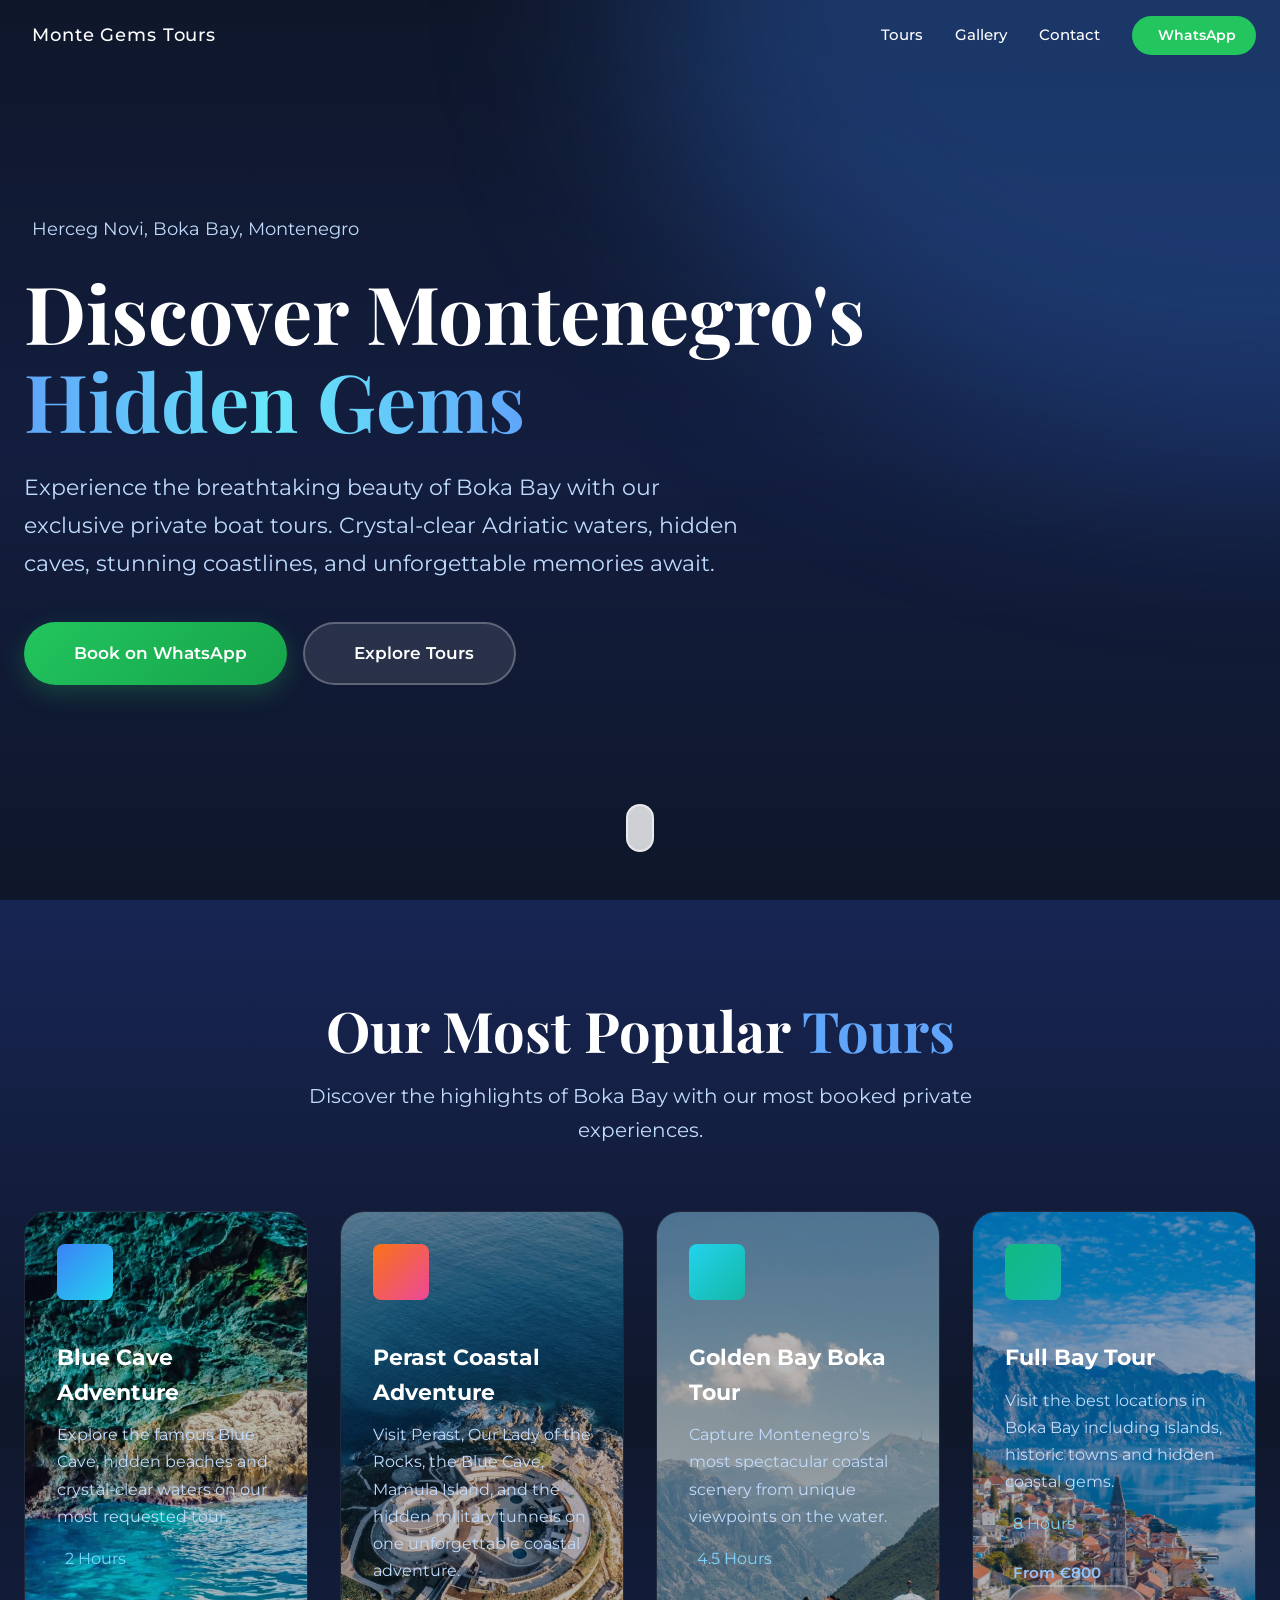
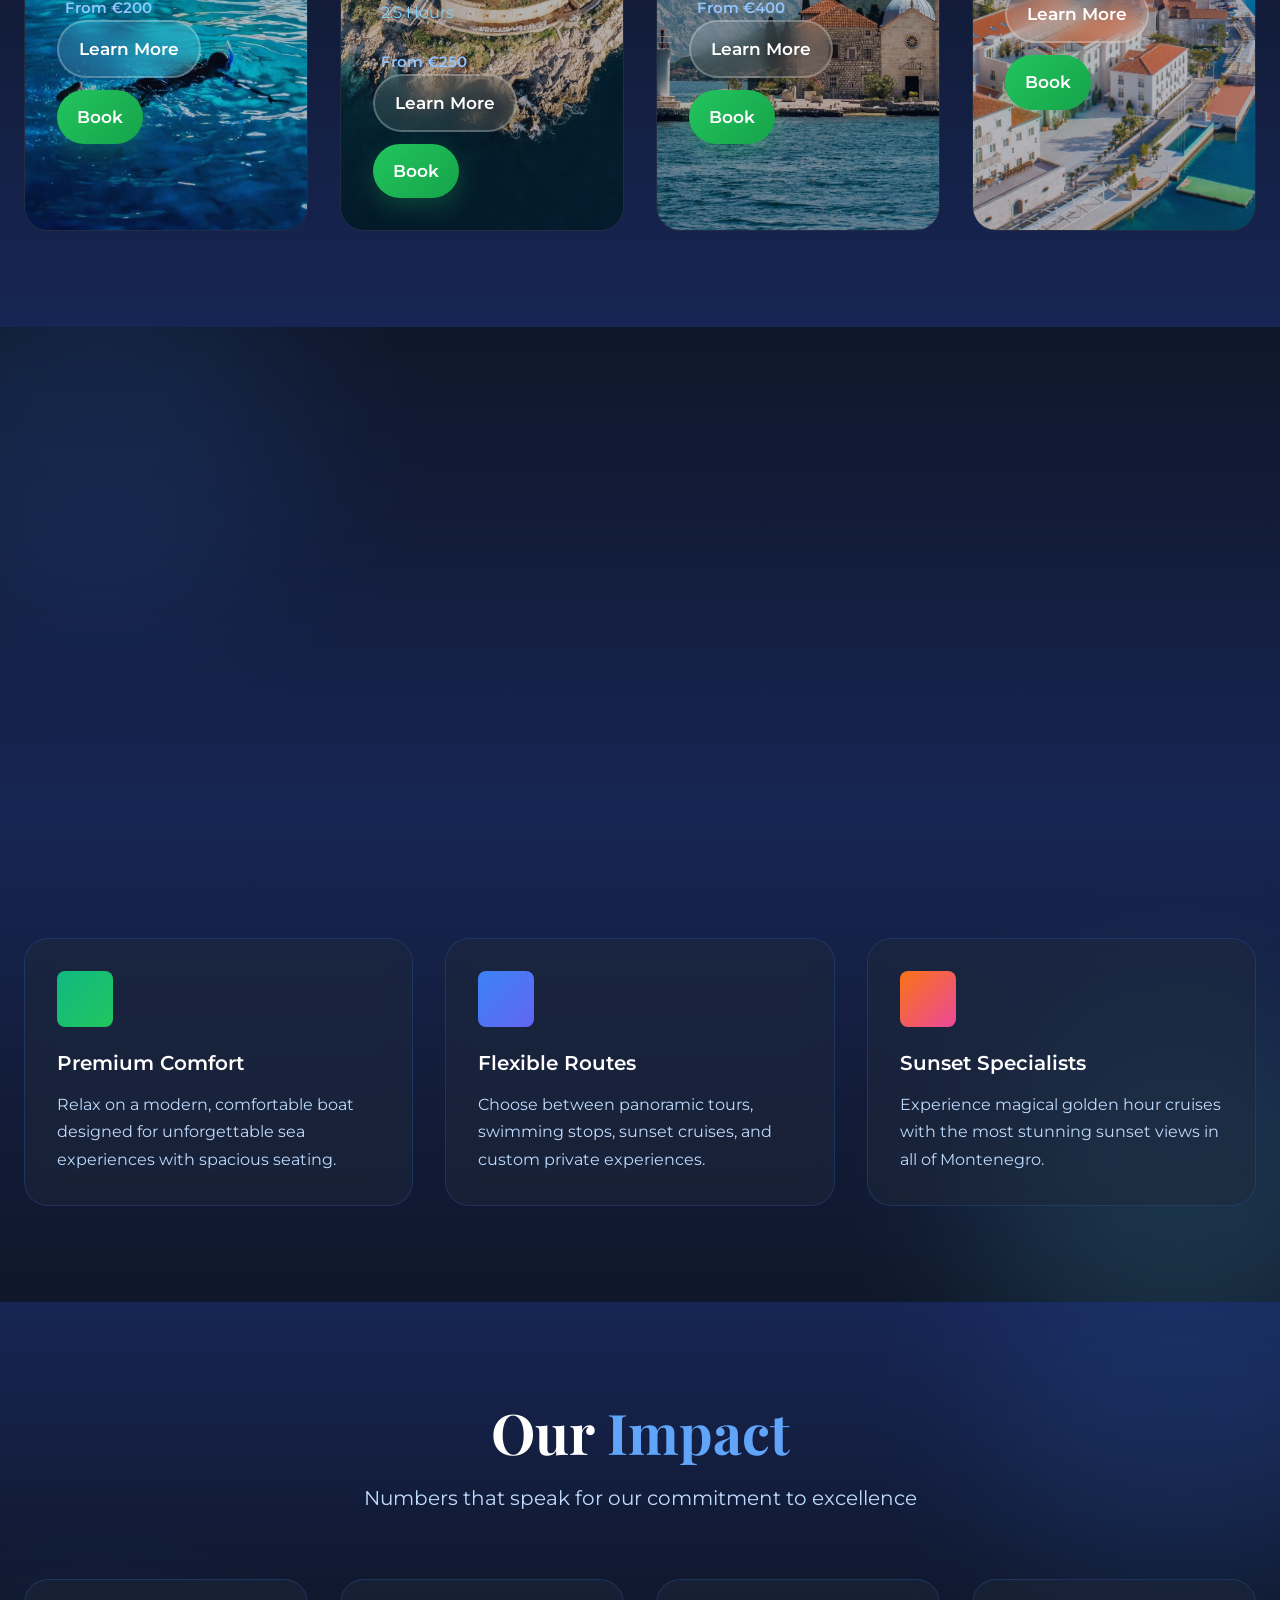
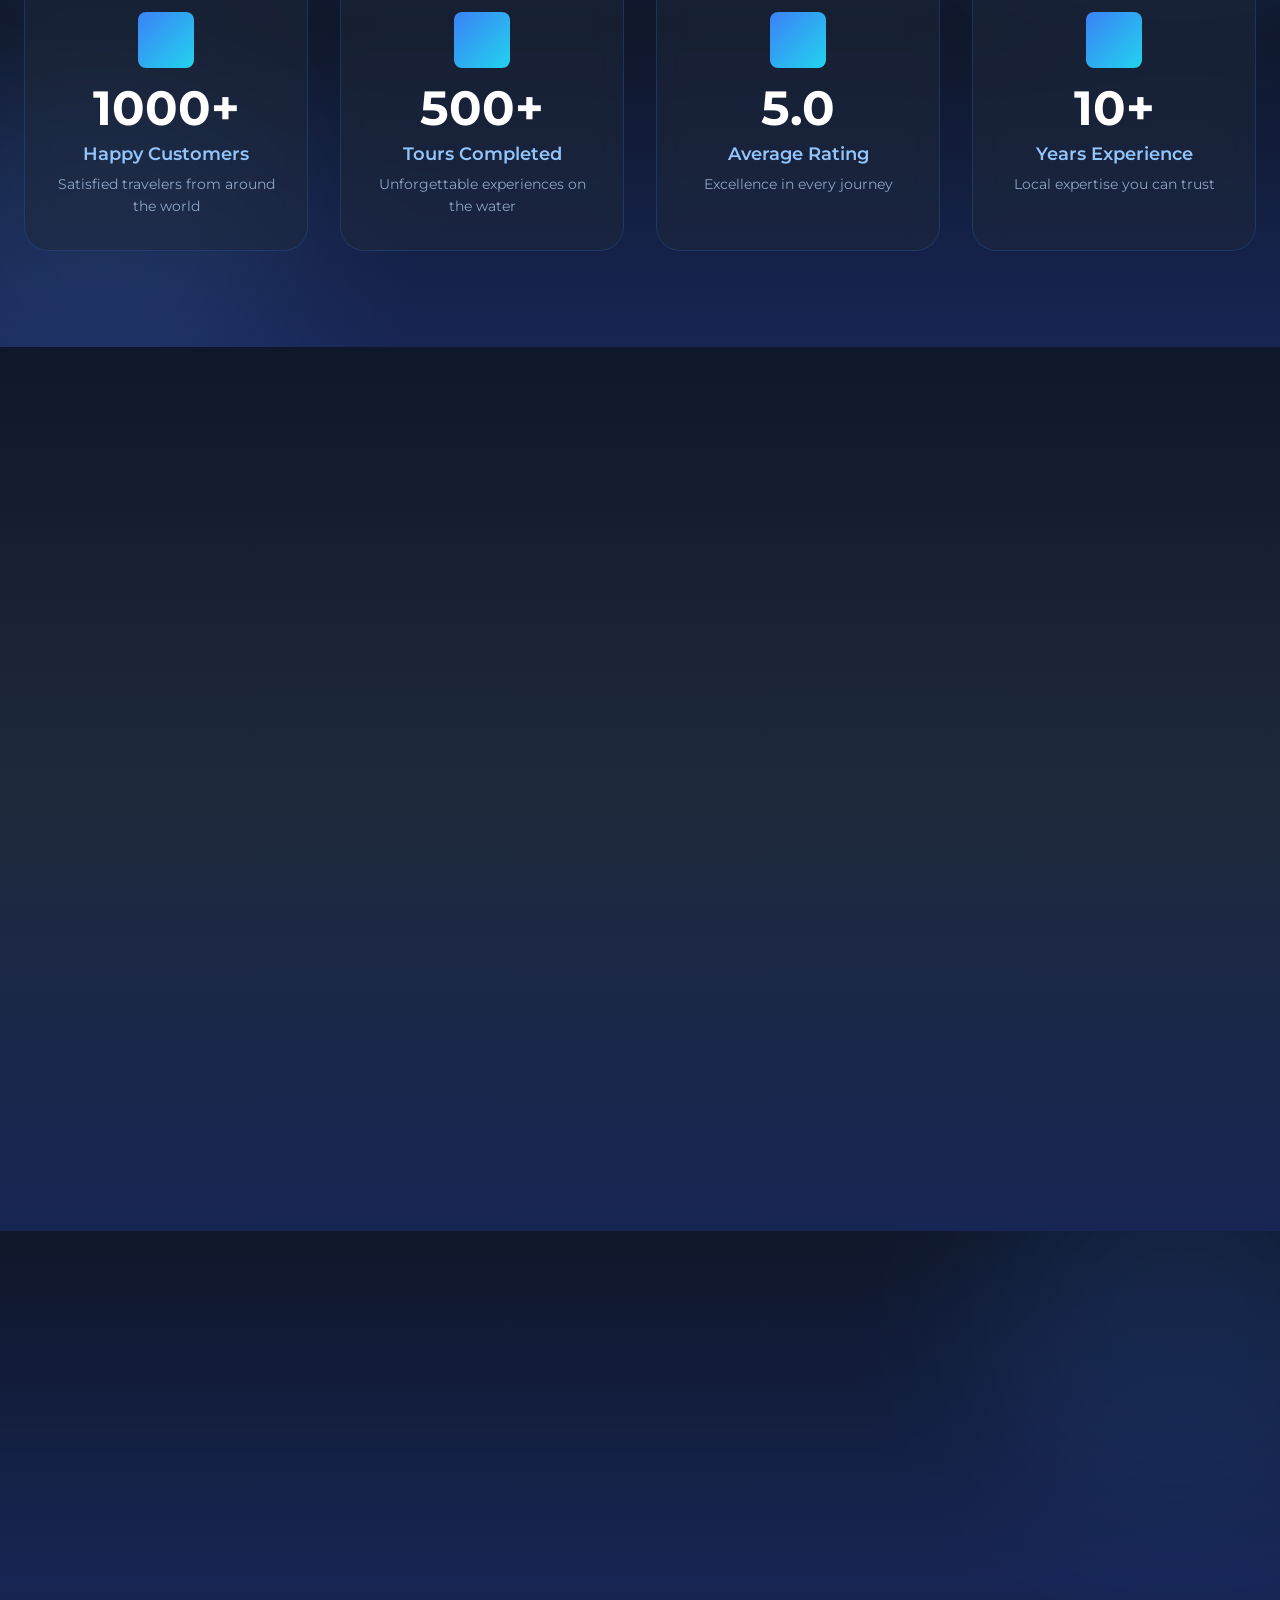
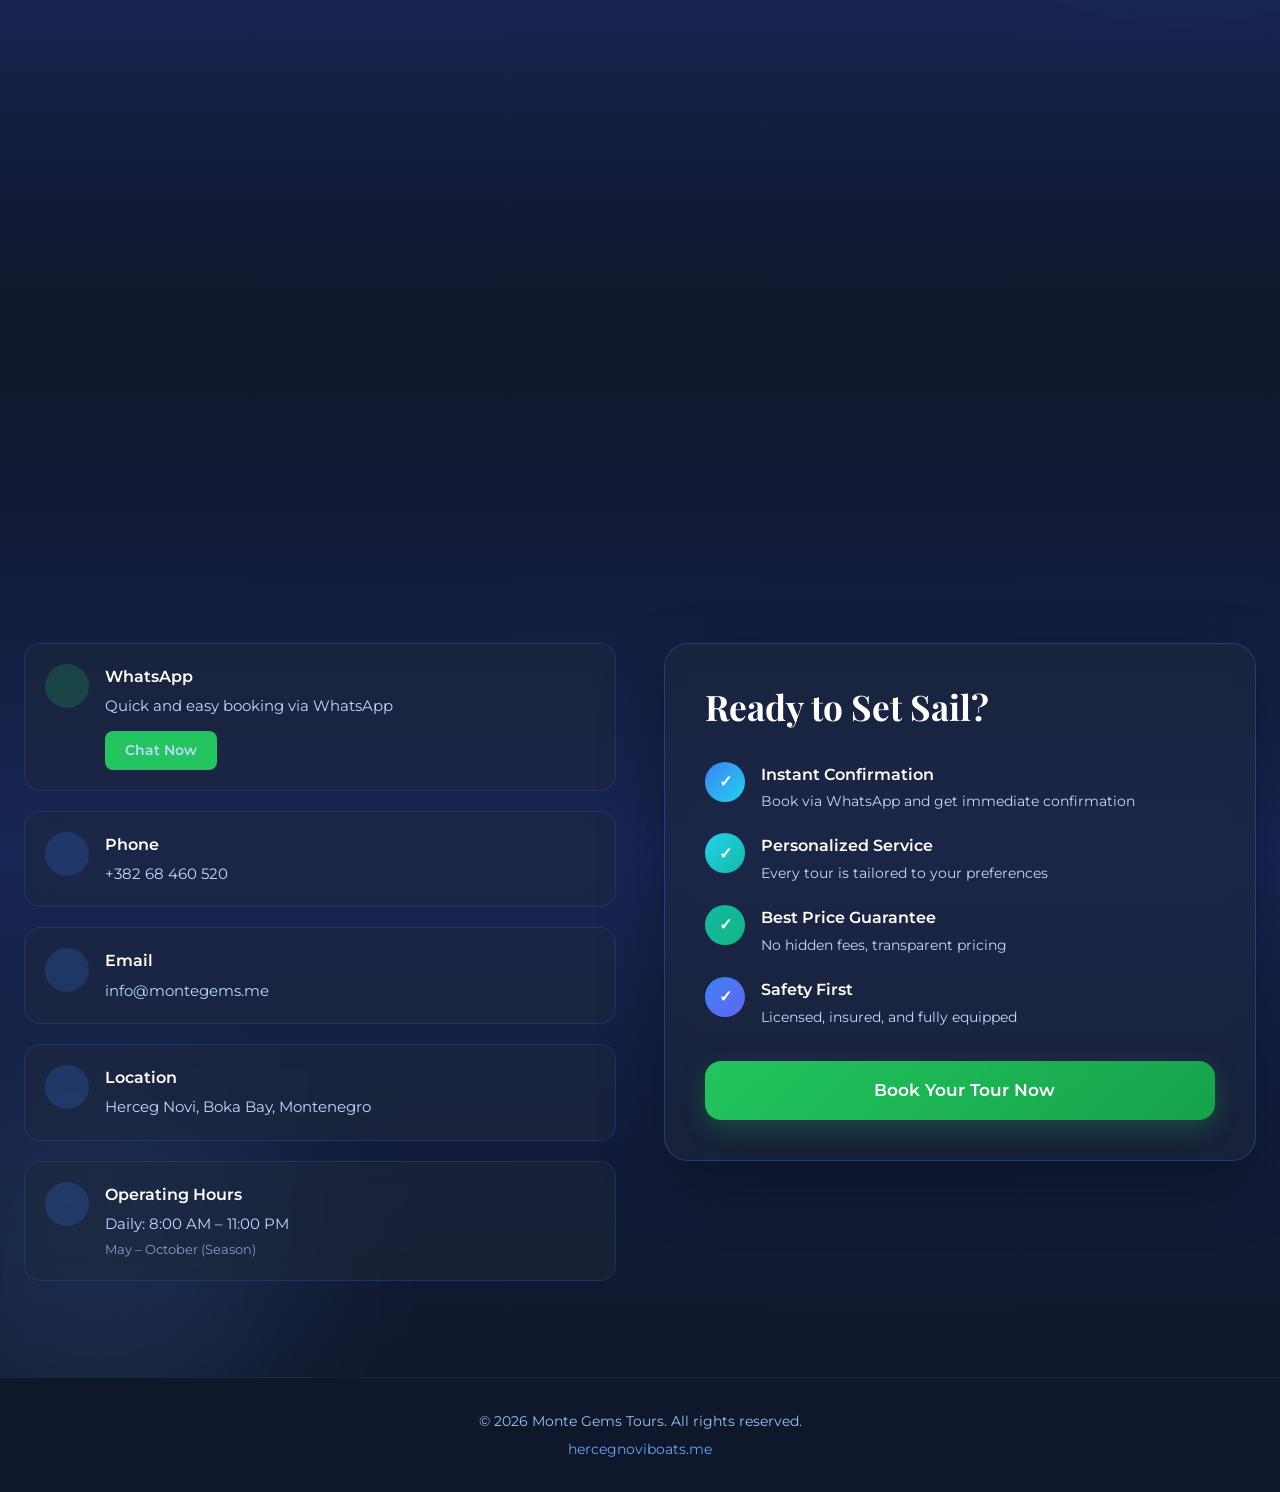
==== commit 42172f09: "updated tour descriptions v2" ====
--- a/index.html
+++ b/index.html
@@ -159,6 +159,7 @@
           <i data-lucide="clock"></i>
           <span>2 Hours</span>
         </div>
+        <div class="meta-item meta-price"><i data-lucide="tag"></i><span>From €200</span></div>
 
         <div class="tour-card-buttons">
           <a href="tours.html" class="btn-secondary">Learn More</a>
@@ -173,17 +174,17 @@
           <i data-lucide="sunset"></i>
         </div>
 
-        <h3>Sunset Cruise</h3>
+        <h3>Perast Coastal Adventure</h3>
 
         <p>
-          Experience golden hour in Boka Bay with breathtaking views,
-          drinks and unforgettable moments.
+            Visit Perast, Our Lady of the Rocks, the Blue Cave, Mamula Island, and the hidden military tunnels on one unforgettable coastal adventure.
         </p>
 
         <div class="tour-mini-meta">
           <i data-lucide="clock"></i>
-          <span>2.5–3 Hours</span>
-        </div>
+          <span>2.5 Hours</span>
+        </div>
+        <div class="meta-item meta-price"><i data-lucide="tag"></i><span>From €250</span></div>
 
         <div class="tour-card-buttons">
           <a href="tours.html" class="btn-secondary">Learn More</a>
@@ -193,22 +194,26 @@
         </div>
       </article>
 
-      <article class="featured-tour-card tour-fullbay animate-on-scroll">
-        <div class="feature-icon gradient-emerald-teal">
-          <i data-lucide="compass"></i>
-        </div>
-
-        <h3>Full Bay Tour</h3>
+      
+
+      <article class="featured-tour-card tour-photography animate-on-scroll">
+        <div class="feature-icon gradient-cyan-teal">
+          <i data-lucide="camera"></i>
+        </div>
+
+        <h3>Golden Bay Boka Tour</h3>
 
         <p>
-          Visit the best locations in Boka Bay including islands,
-          historic towns and hidden coastal gems.
+          Capture Montenegro's most spectacular coastal scenery
+          from unique viewpoints on the water.
         </p>
 
         <div class="tour-mini-meta">
           <i data-lucide="clock"></i>
-          <span>6–7 Hours</span>
-        </div>
+          <span>4.5 Hours</span>
+        </div>
+
+        <div class="meta-item meta-price"><i data-lucide="tag"></i><span>From €400</span></div>
 
         <div class="tour-card-buttons">
           <a href="tours.html" class="btn-secondary">Learn More</a>
@@ -218,22 +223,23 @@
         </div>
       </article>
 
-      <article class="featured-tour-card tour-photography animate-on-scroll">
-        <div class="feature-icon gradient-cyan-teal">
-          <i data-lucide="camera"></i>
-        </div>
-
-        <h3>Golden Bay Boka Tour</h3>
+      <article class="featured-tour-card tour-fullbay animate-on-scroll">
+        <div class="feature-icon gradient-emerald-teal">
+          <i data-lucide="compass"></i>
+        </div>
+
+        <h3>Full Bay Tour</h3>
 
         <p>
-          Capture Montenegro's most spectacular coastal scenery
-          from unique viewpoints on the water.
+          Visit the best locations in Boka Bay including islands,
+          historic towns and hidden coastal gems.
         </p>
 
         <div class="tour-mini-meta">
           <i data-lucide="clock"></i>
-          <span>3–4 Hours</span>
-        </div>
+          <span>8 Hours</span>
+        </div>
+        <div class="meta-item meta-price"><i data-lucide="tag"></i><span>From €800</span></div>
 
         <div class="tour-card-buttons">
           <a href="tours.html" class="btn-secondary">Learn More</a>
--- a/style.css
+++ b/style.css
@@ -768,15 +768,15 @@
 }
 
 .tour-fullbay .tour-body::before {
+  background-image: url('images/perast.jpg');
+}
+
+.tour-photography .tour-body::before {
   background-image: url('images/ladyrock.jpg');
 }
 
-.tour-photography .tour-body::before {
+.tour-snorkeling .tour-body::before {
   background-image: url('images/mamula.jpg');
-}
-
-.tour-snorkeling .tour-body::before {
-  background-image: url('images/cave3.webp');
 }
 
 .tour-private-charter .tour-body::before {
@@ -820,15 +820,15 @@
 }
 
 .featured-tour-card.tour-sunset::before {
-  background-image: url('images/sunset.jpg');
+  background-image: url('images/mamula.jpg');
 }
 
 .featured-tour-card.tour-fullbay::before {
+  background-image: url('images/perast.jpg');
+}
+
+.featured-tour-card.tour-photography::before {
   background-image: url('images/ladyrock.jpg');
-}
-
-.featured-tour-card.tour-photography::before {
-  background-image: url('images/mamula.jpg');
 }
 
 .tour-header-row { display: flex; align-items: flex-start; gap: 1.25rem; margin-bottom: 1.25rem; }
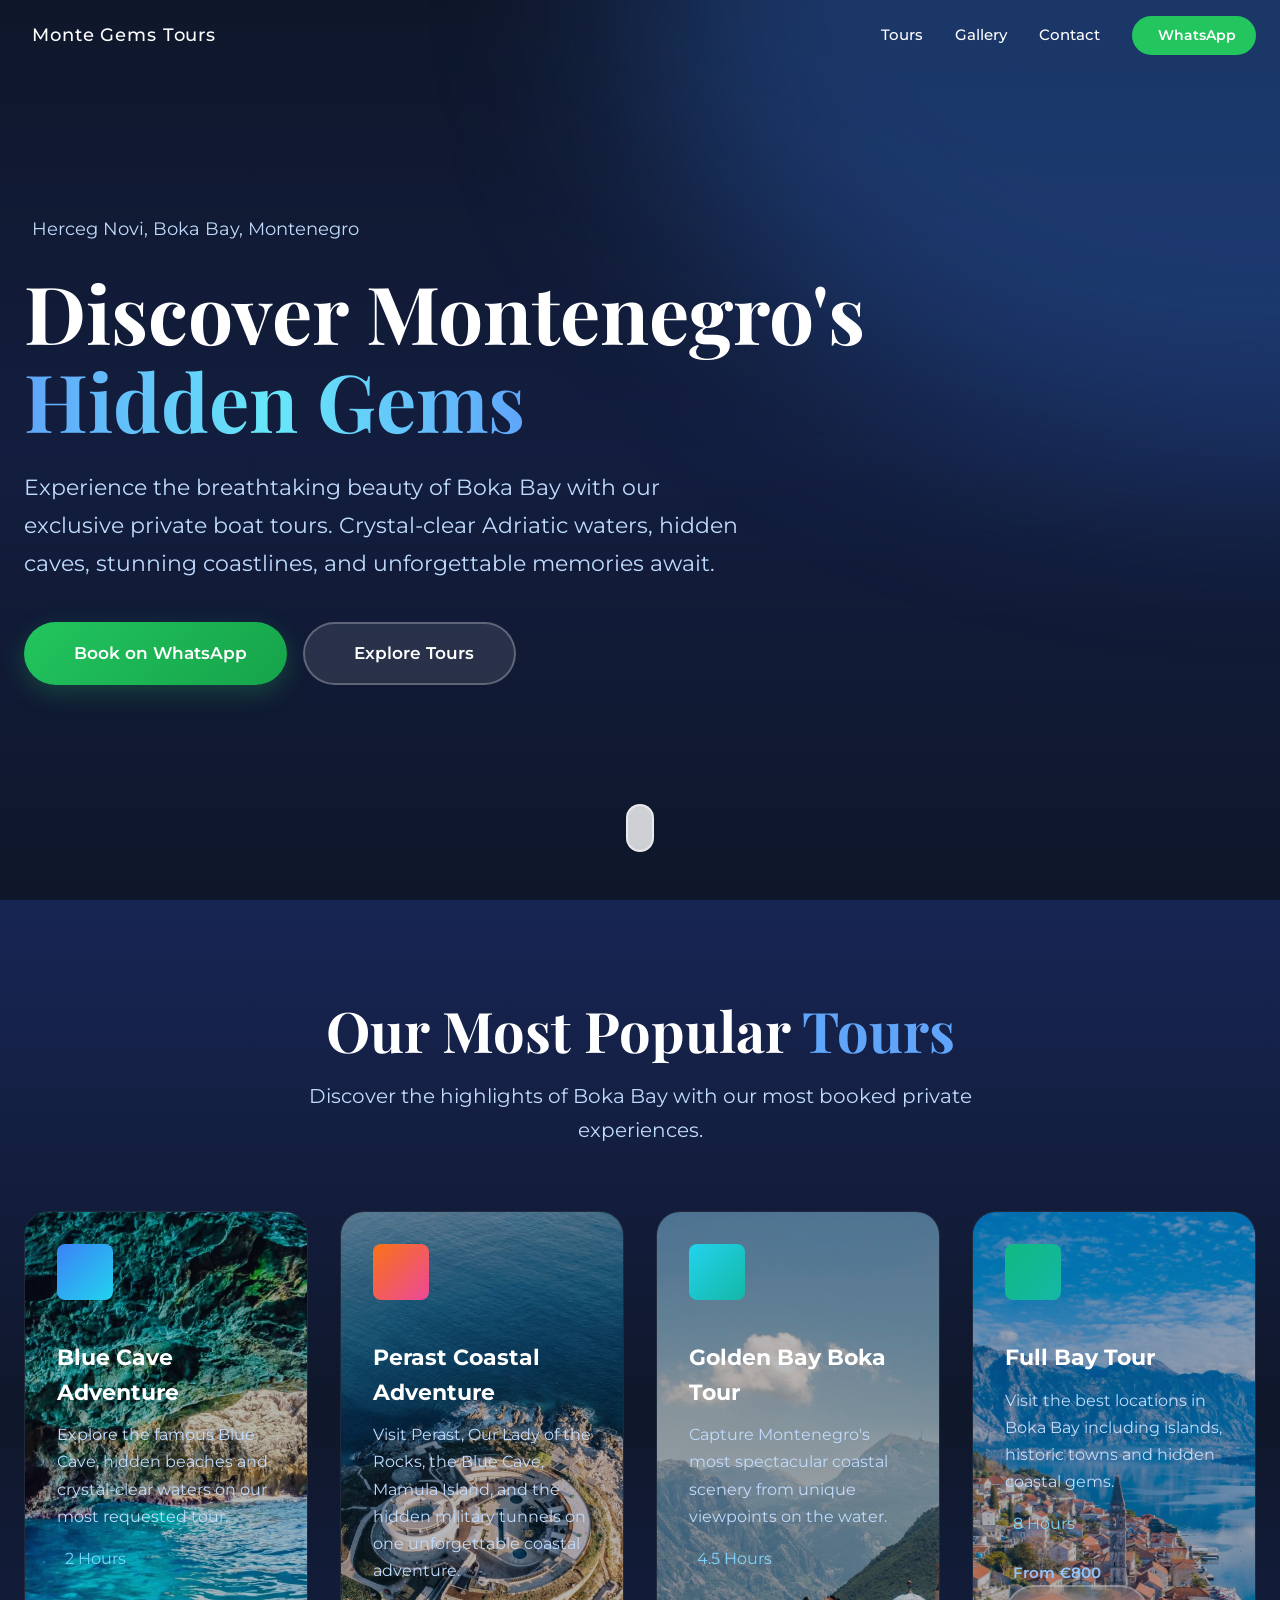
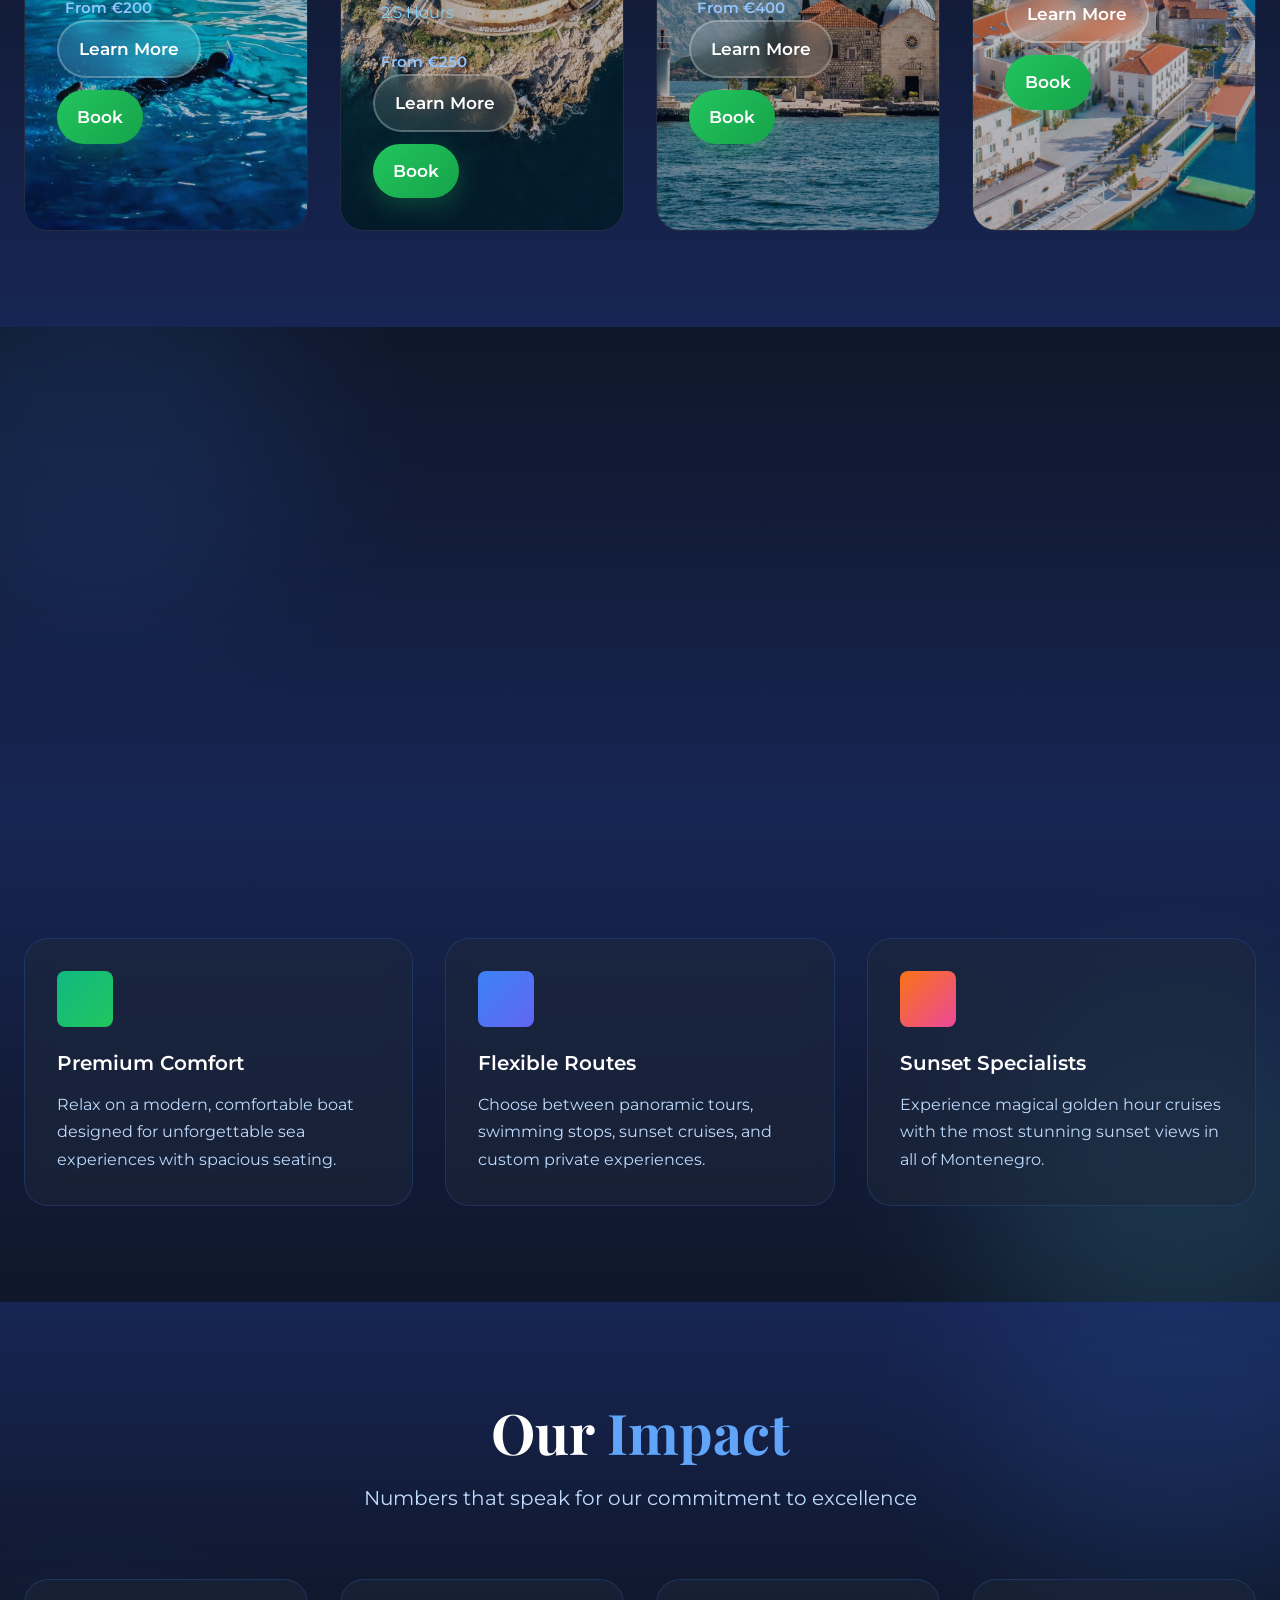
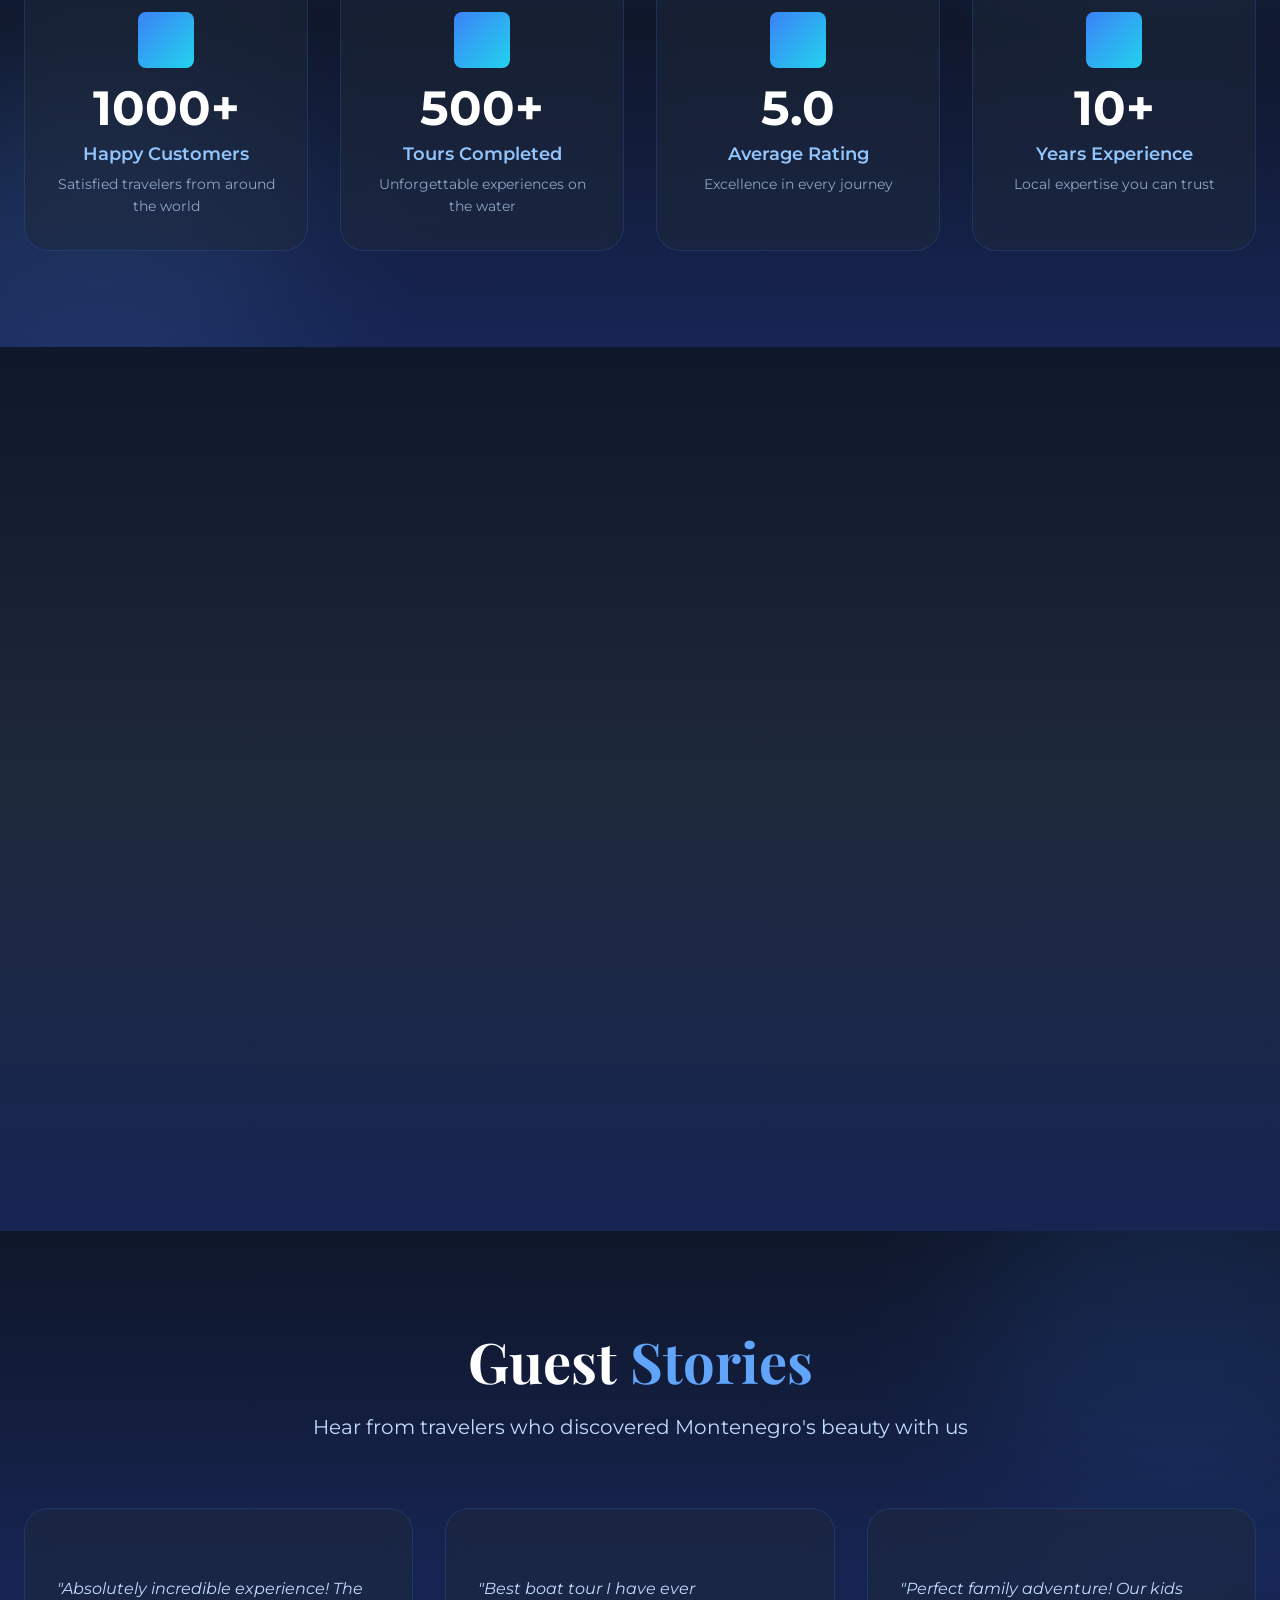
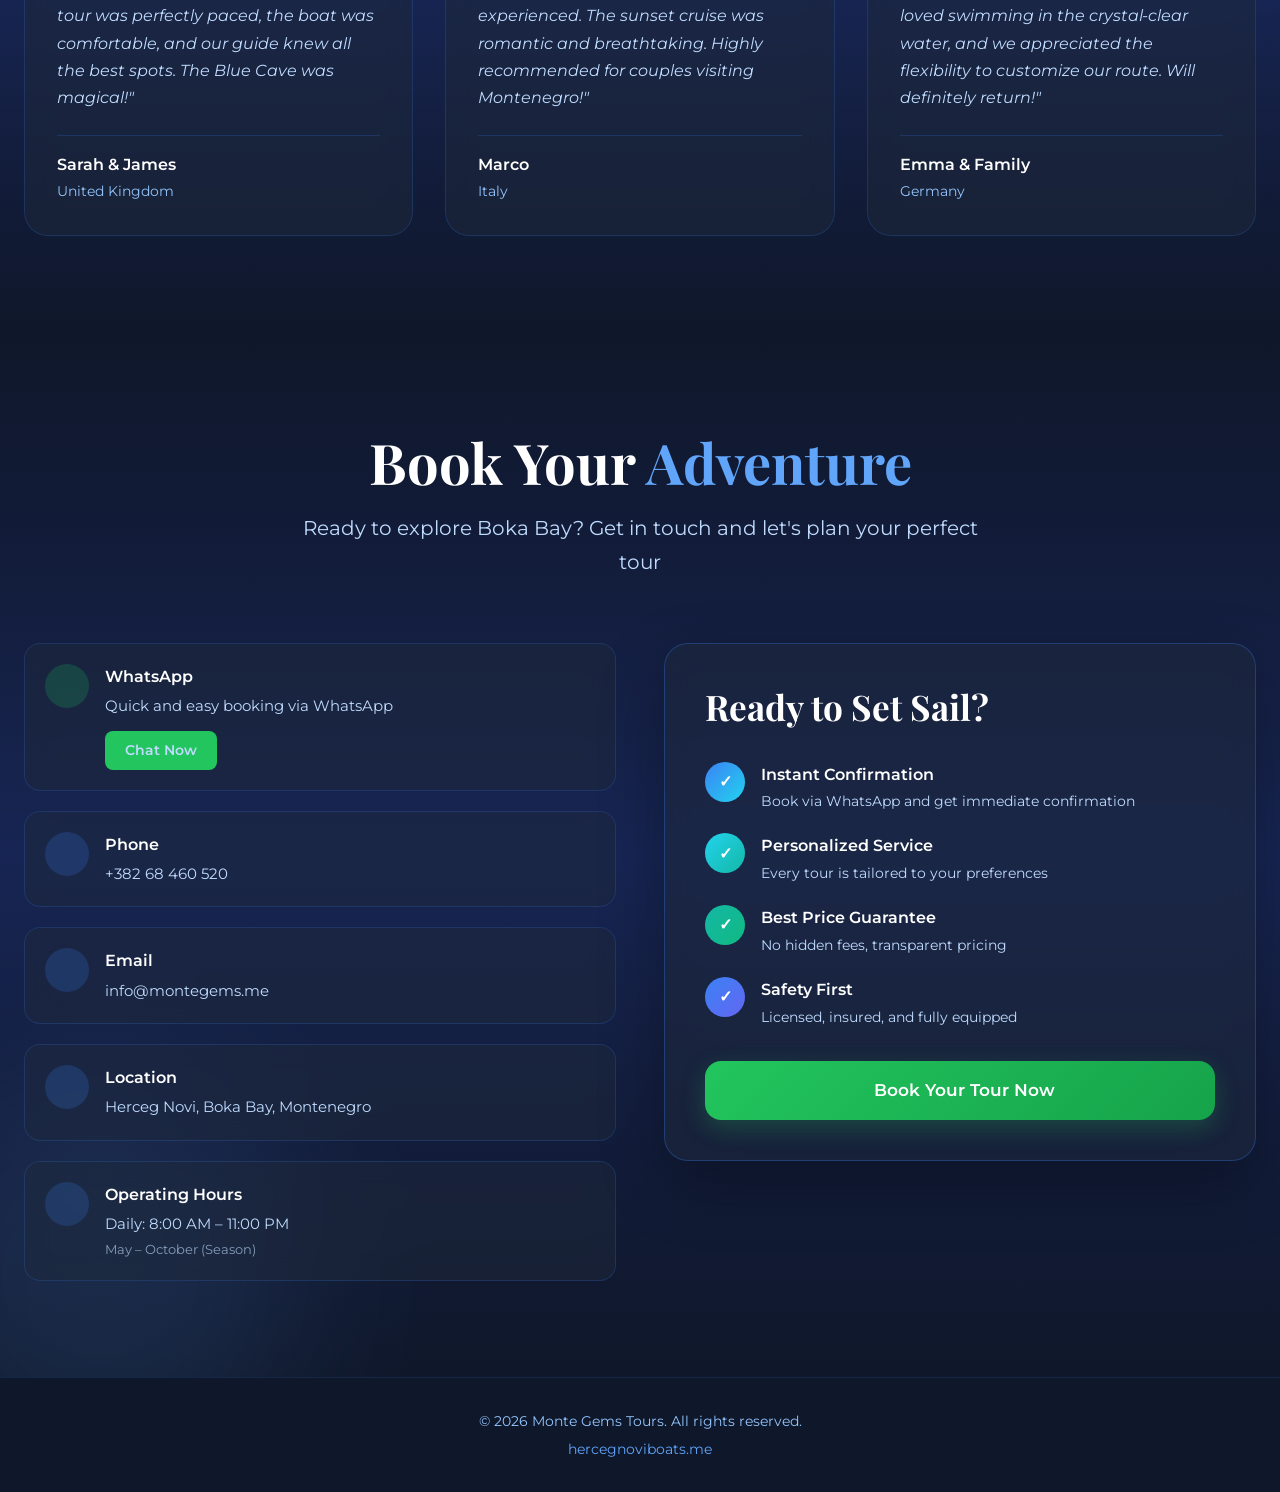
==== commit 14d8f9bd: "sitemap+robot" ====
--- a/index.html
+++ b/index.html
@@ -11,13 +11,13 @@
   <meta name="description" content="Explore Boka Bay with Monte Gems Tours. Private boat tours from Herceg Novi – Blue Cave, sunset cruises, island visits & more. Book on WhatsApp!" />
   <meta name="keywords" content="Montenegro boat tours, Boka Bay, Herceg Novi, Blue Cave, private boat tour, sunset cruise, Montenegro tourism" />
   <meta name="author" content="Monte Gems Tours" />
-  <link rel="canonical" href="https://montegems.me/" />
+  <link rel="canonical" href="https://https://hercegnoviboats.me/" />
 
   <!-- Open Graph (Facebook / WhatsApp link preview) -->
   <meta property="og:title" content="Monte Gems Tours – Private Boat Tours in Boka Bay" />
   <meta property="og:description" content="Discover Montenegro's hidden gems on a private boat tour. Crystal-clear waters, secret beaches, stunning sunsets." />
   <meta property="og:image" content="images/DJI_20260504182812_0254_D.JPG" />
-  <meta property="og:url" content="https://montegems.me/" />
+  <meta property="og:url" content="https://hercegnoviboats.me/" />
   <meta property="og:type" content="website" />
 
   <!-- Twitter Card -->
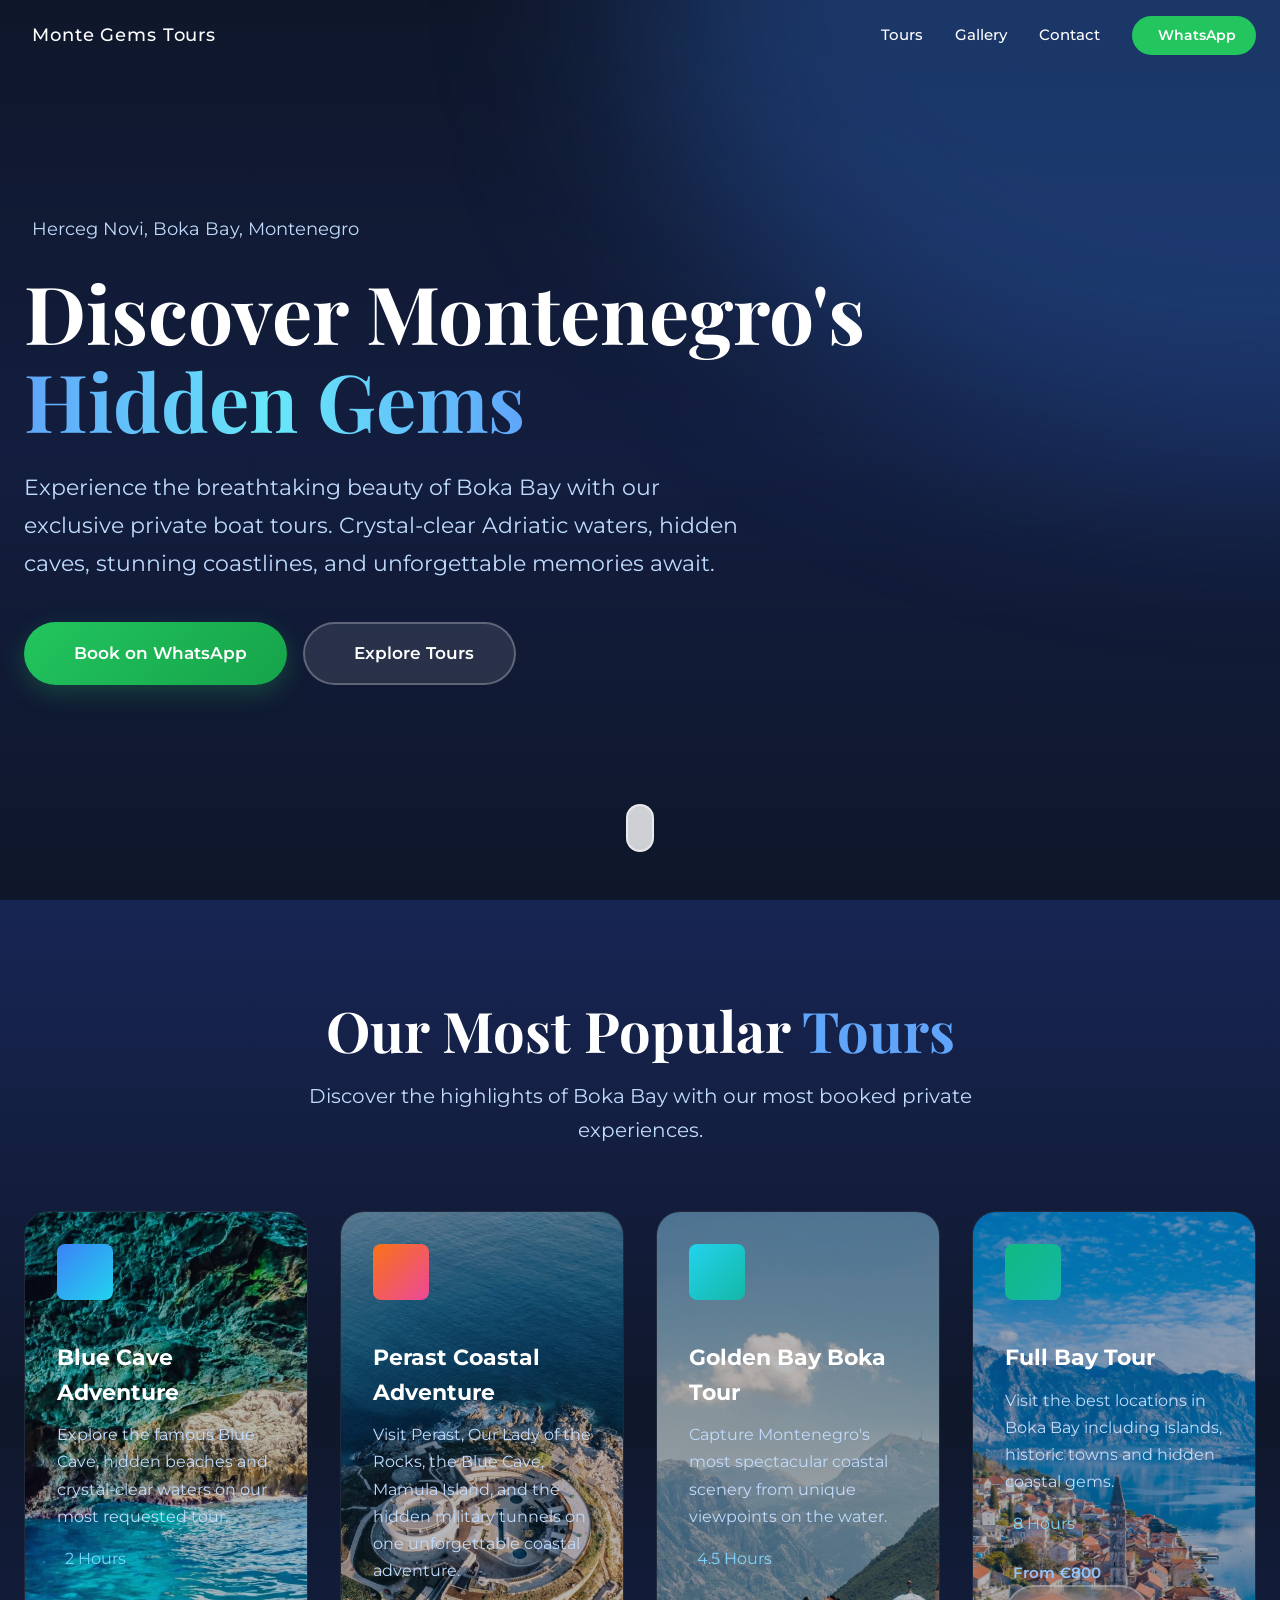
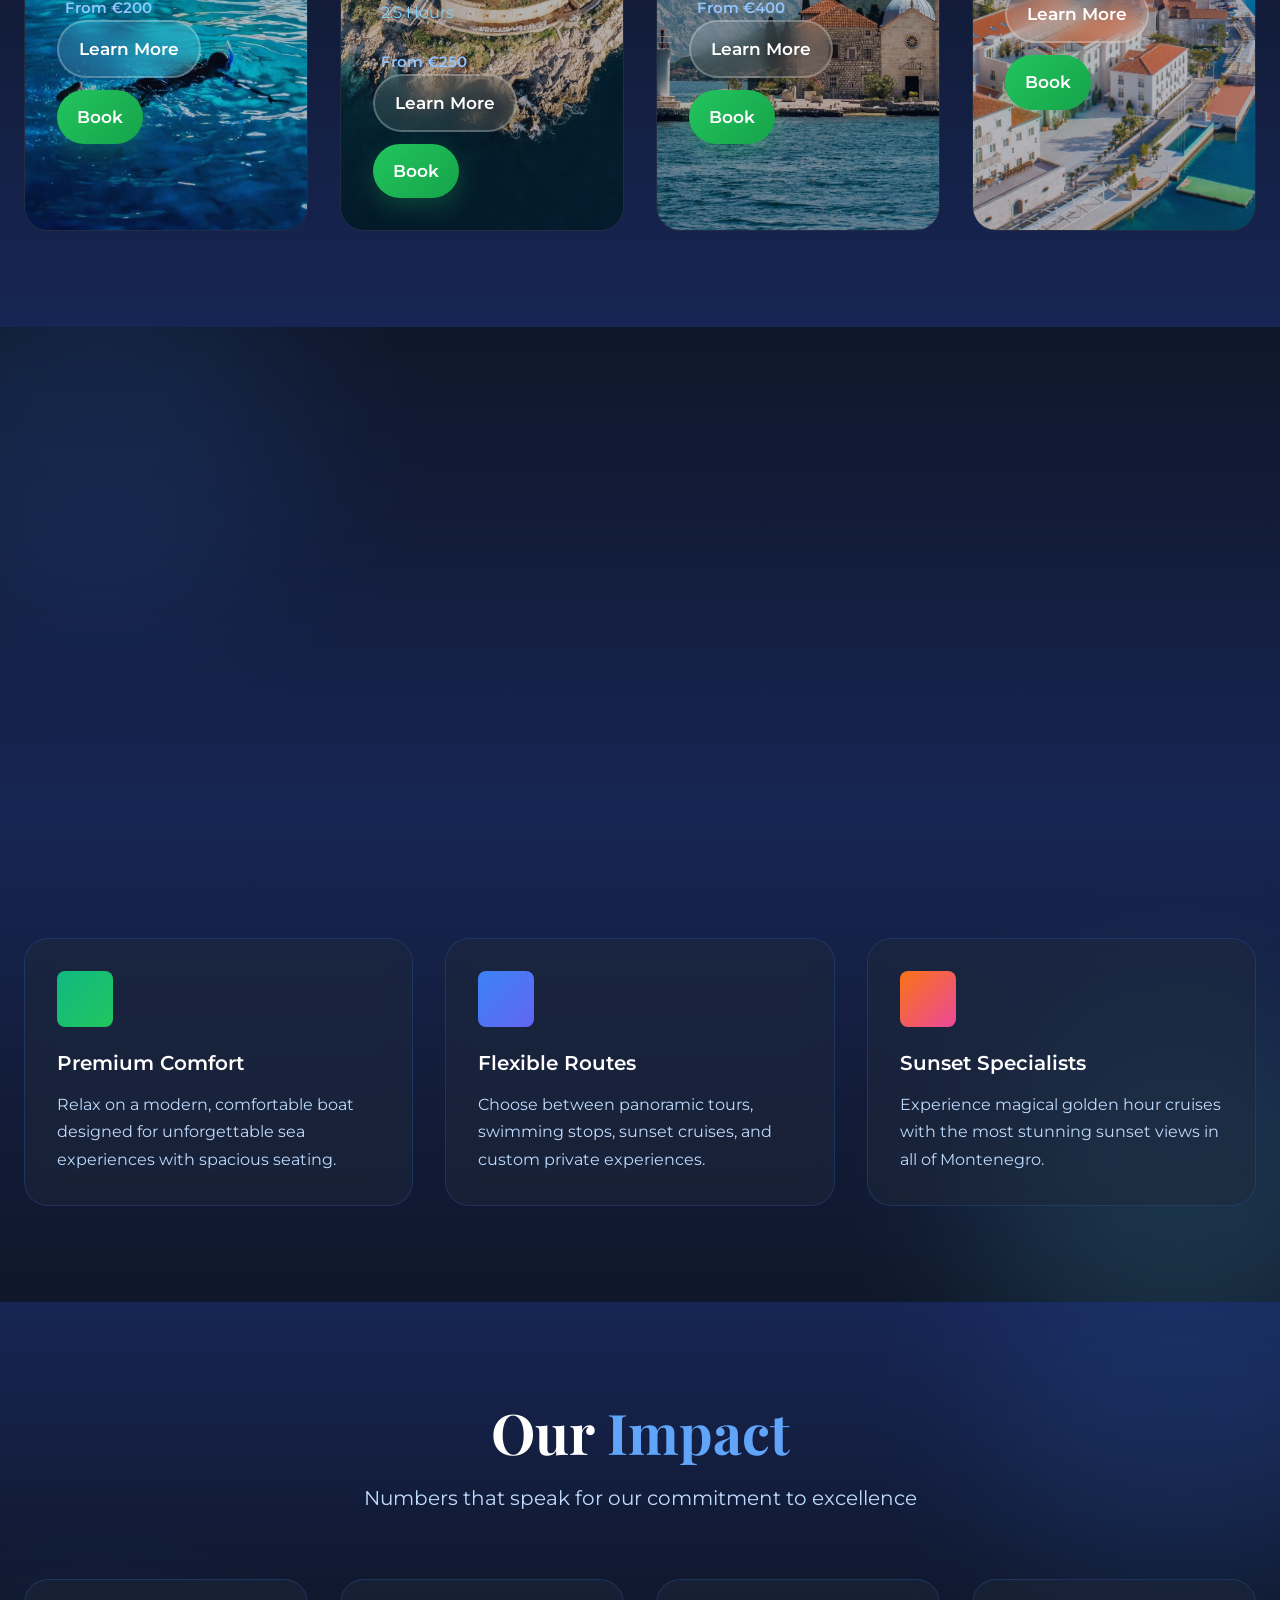
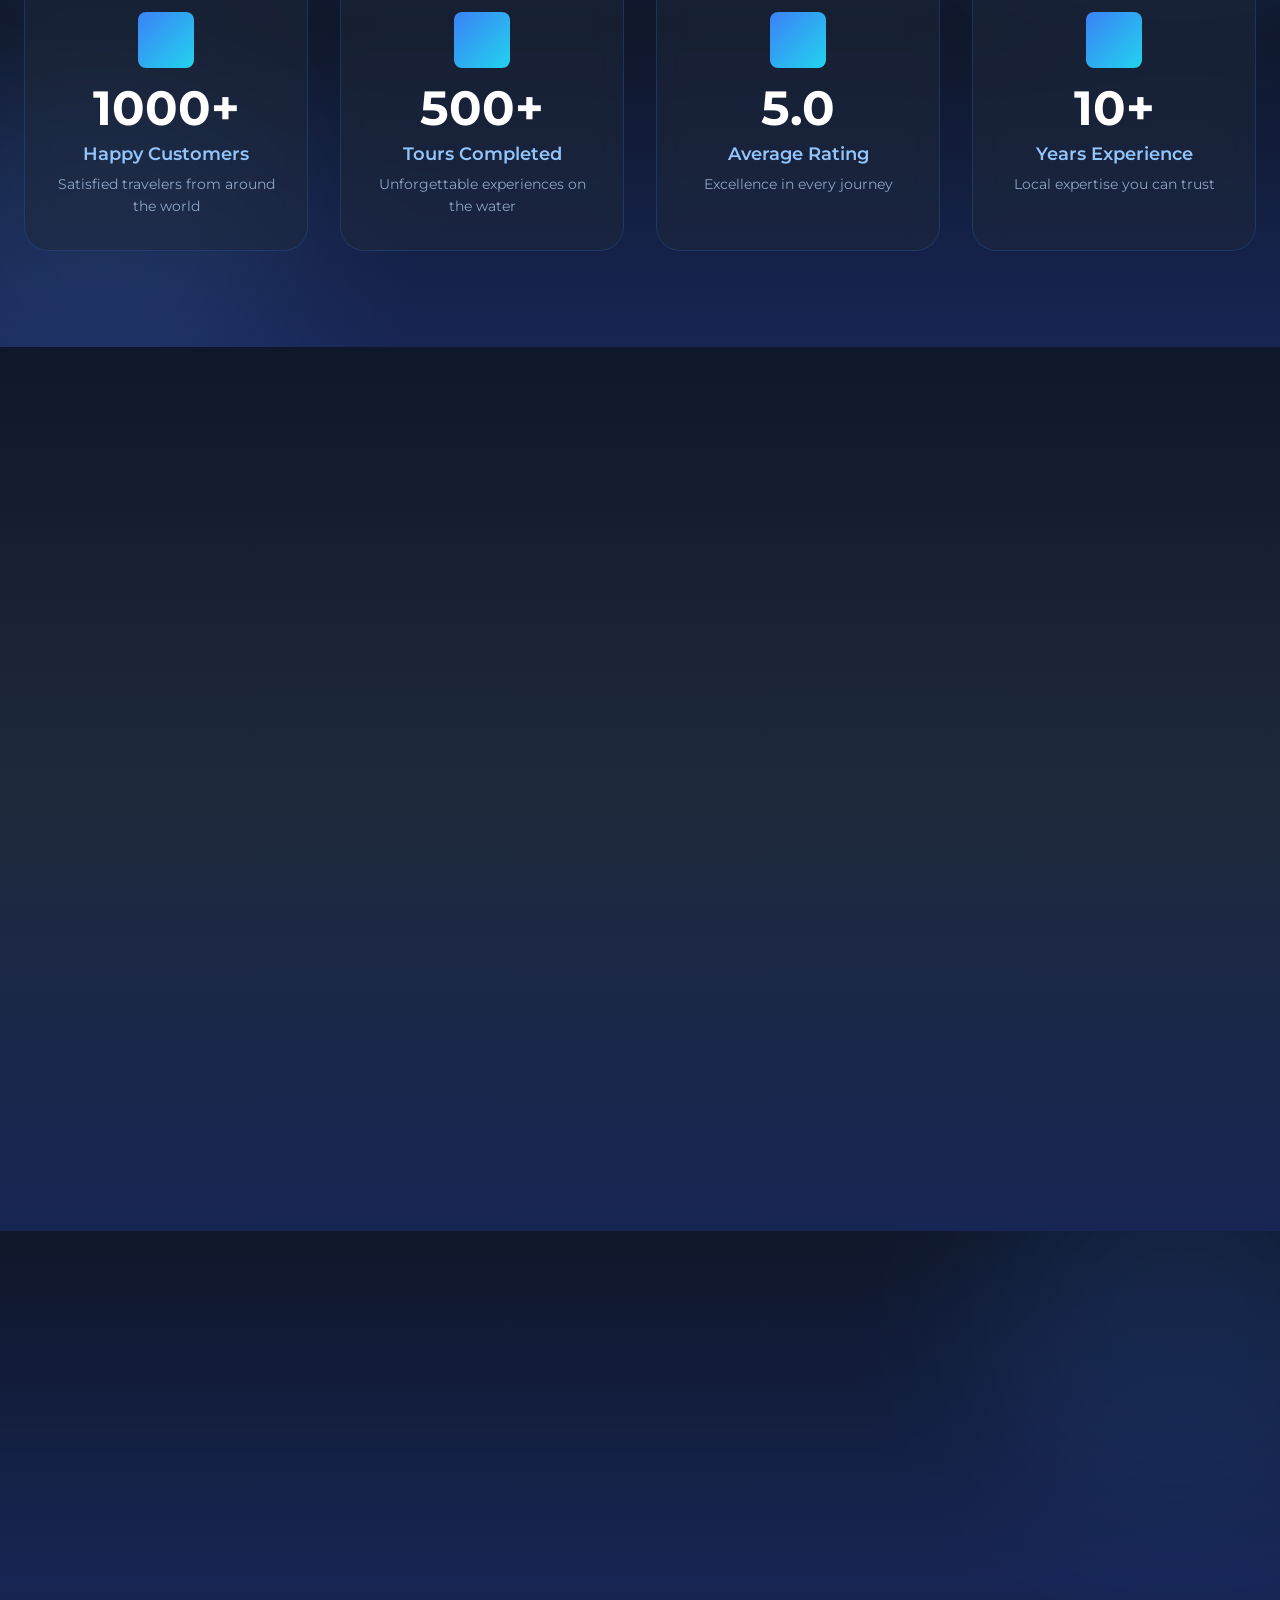
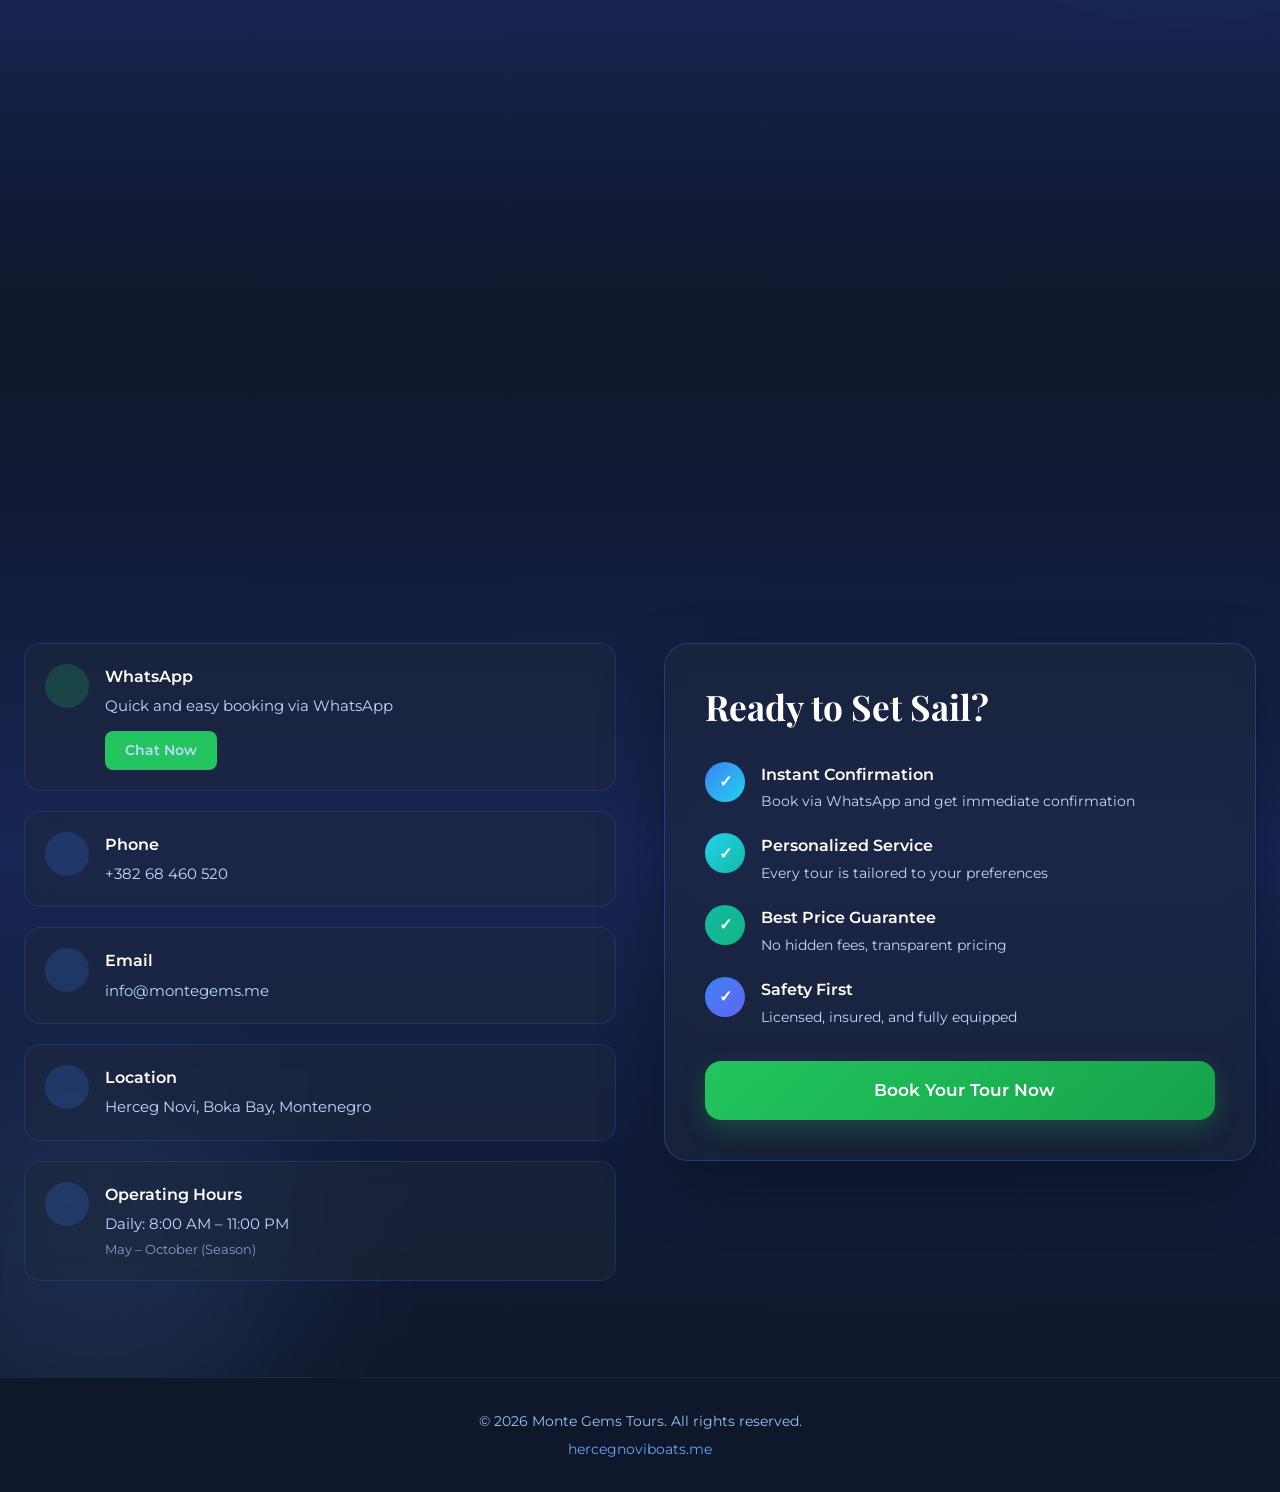
==== commit 5b049cc3: "google analytics code" ====
--- a/index.html
+++ b/index.html
@@ -1,6 +1,15 @@
 <!DOCTYPE html>
 <html lang="en">
 <head>
+  <!-- Google tag (gtag.js) -->
+<script async src="https://www.googletagmanager.com/gtag/js?id=G-JYYXTH9KSQ"></script>
+<script>
+  window.dataLayer = window.dataLayer || [];
+  function gtag(){dataLayer.push(arguments);}
+  gtag('js', new Date());
+
+  gtag('config', 'G-JYYXTH9KSQ');
+</script>
   <meta charset="UTF-8" />
   <meta name="viewport" content="width=device-width, initial-scale=1.0" />
 
@@ -11,7 +20,7 @@
   <meta name="description" content="Explore Boka Bay with Monte Gems Tours. Private boat tours from Herceg Novi – Blue Cave, sunset cruises, island visits & more. Book on WhatsApp!" />
   <meta name="keywords" content="Montenegro boat tours, Boka Bay, Herceg Novi, Blue Cave, private boat tour, sunset cruise, Montenegro tourism" />
   <meta name="author" content="Monte Gems Tours" />
-  <link rel="canonical" href="https://https://hercegnoviboats.me/" />
+  <link rel="canonical" href="https://hercegnoviboats.me/" />
 
   <!-- Open Graph (Facebook / WhatsApp link preview) -->
   <meta property="og:title" content="Monte Gems Tours – Private Boat Tours in Boka Bay" />
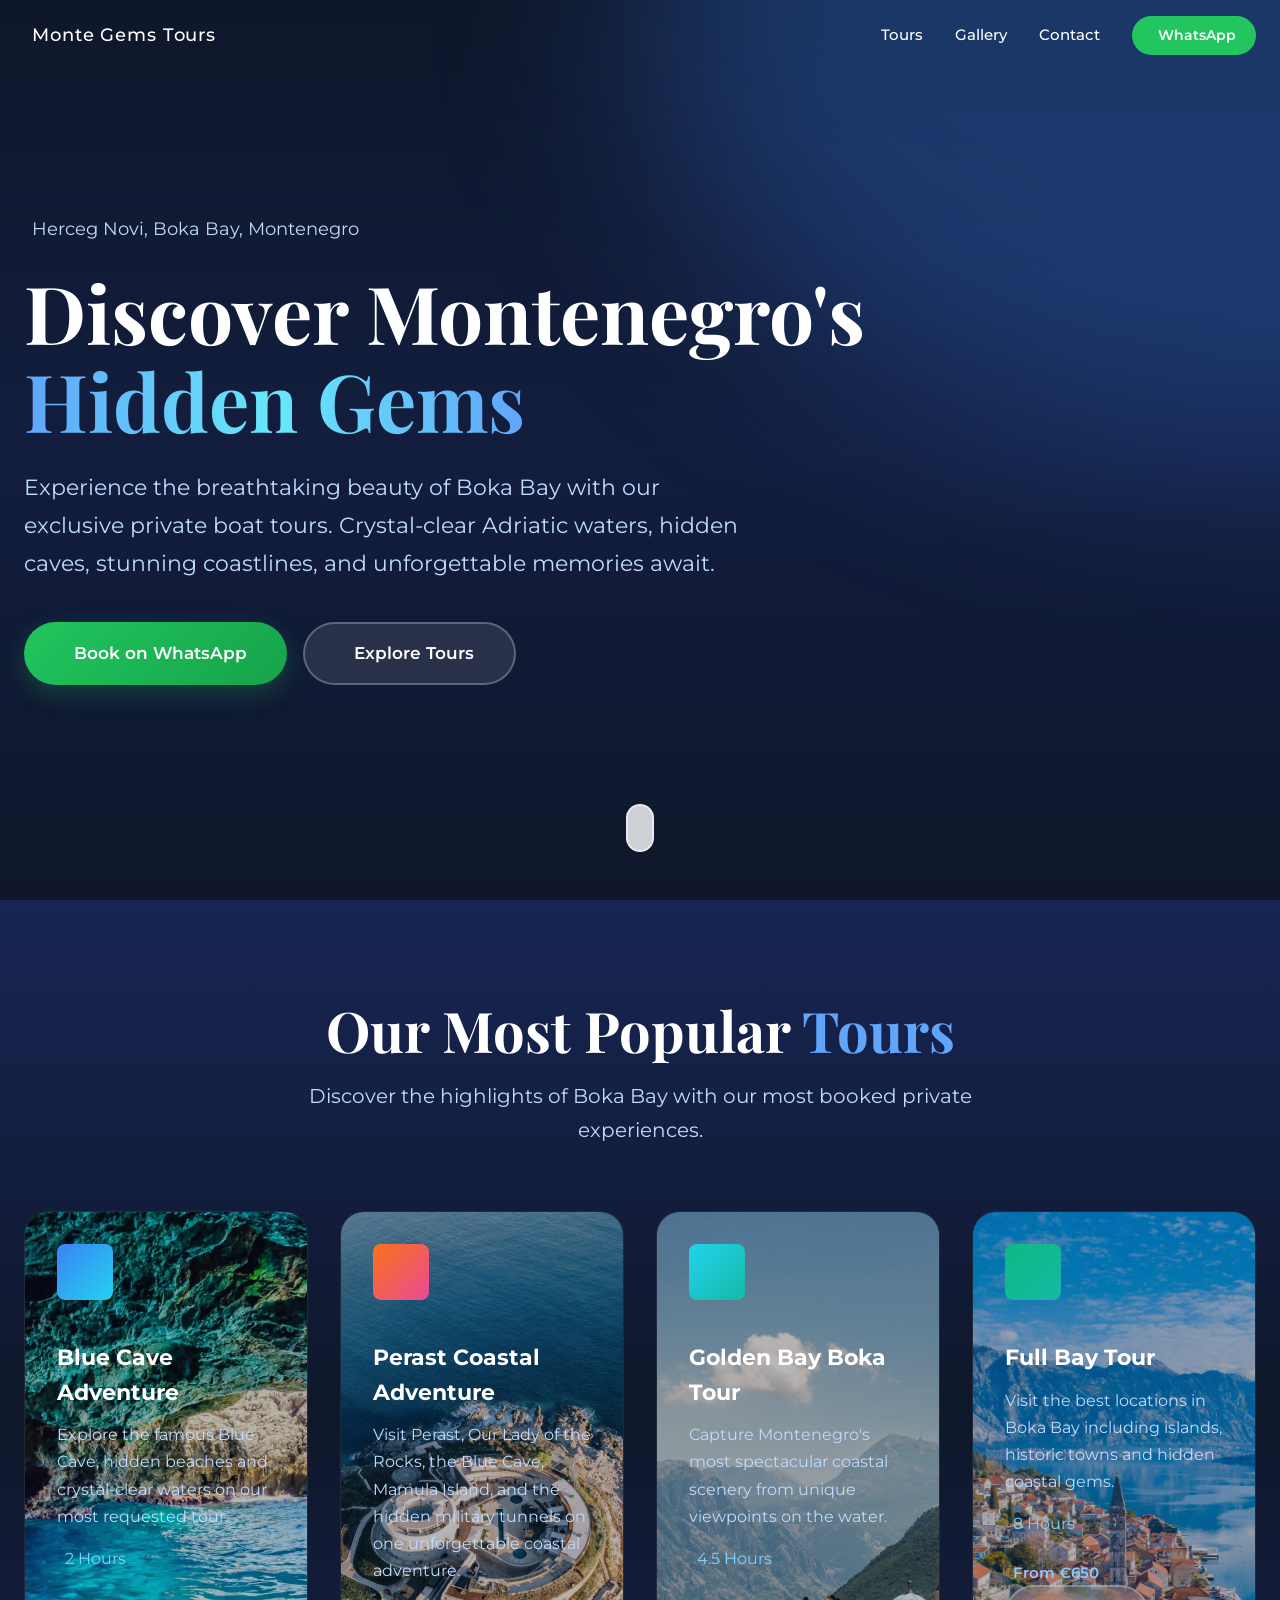
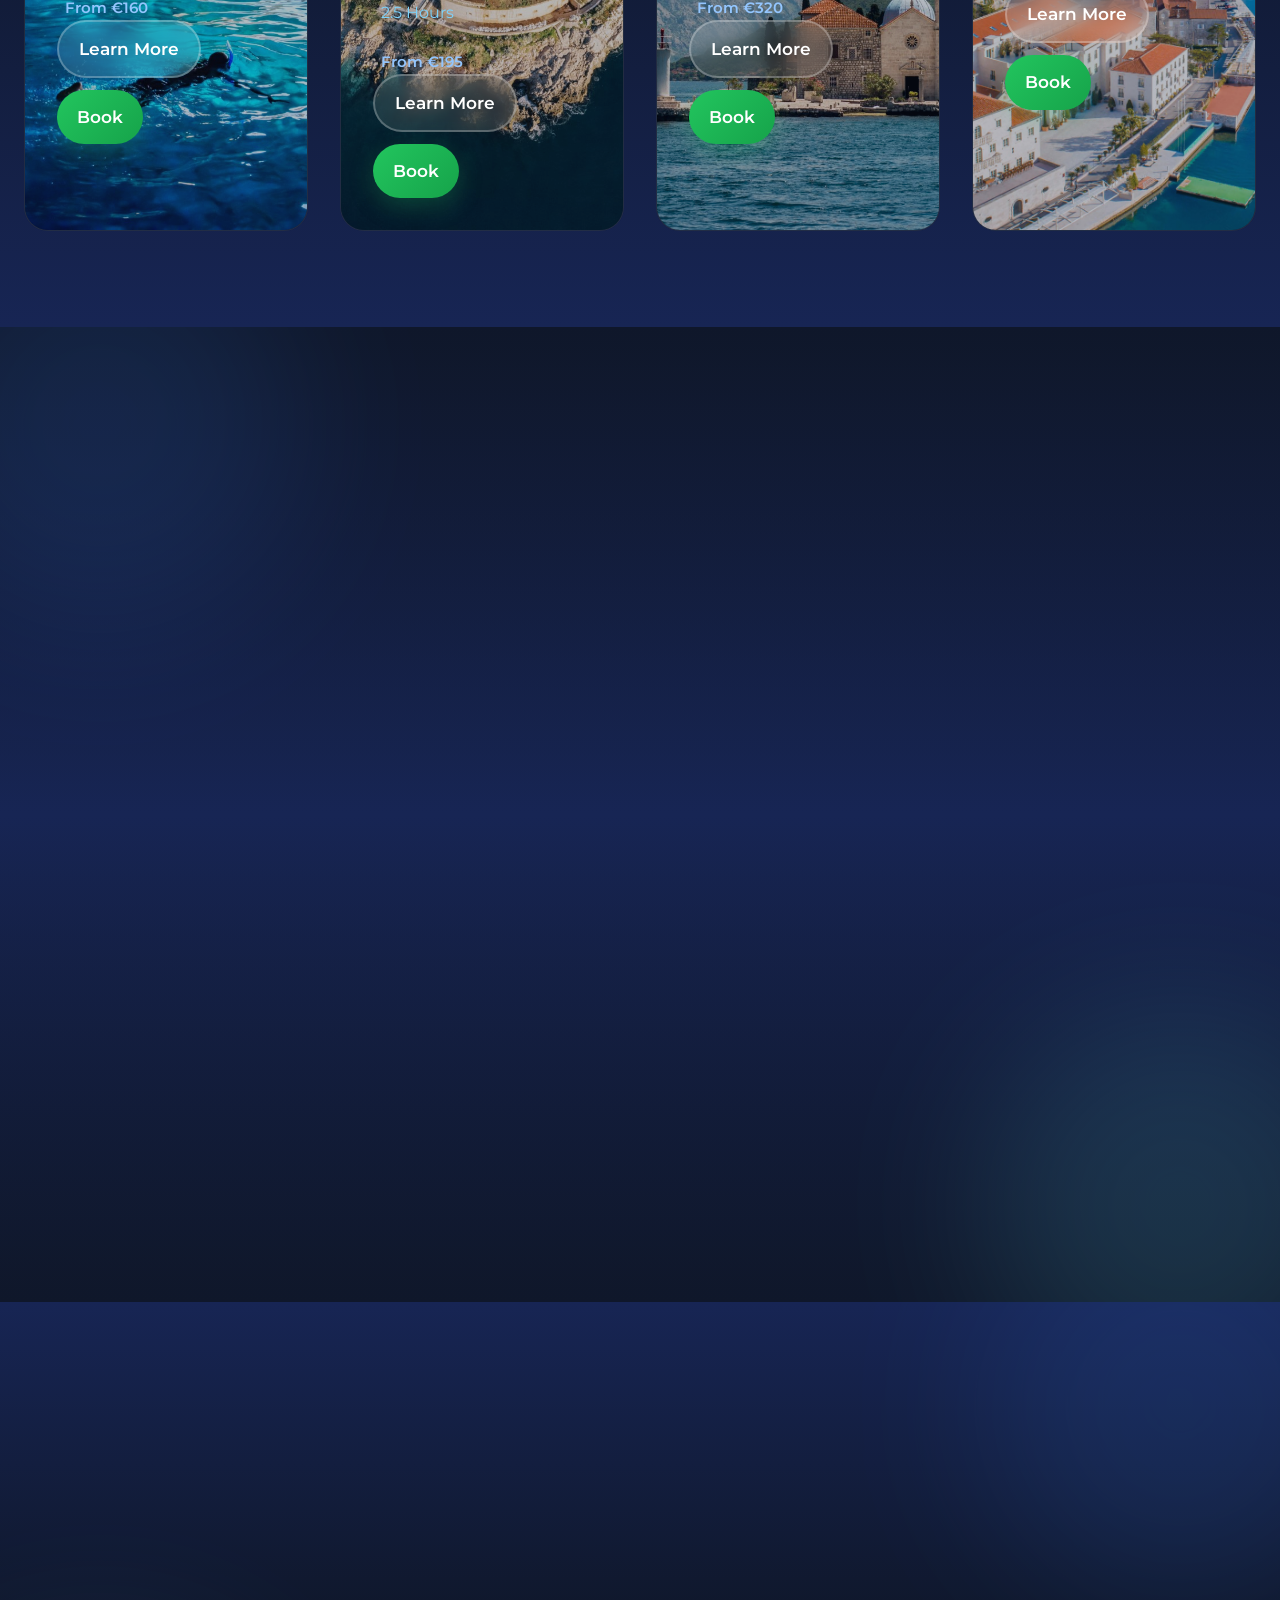
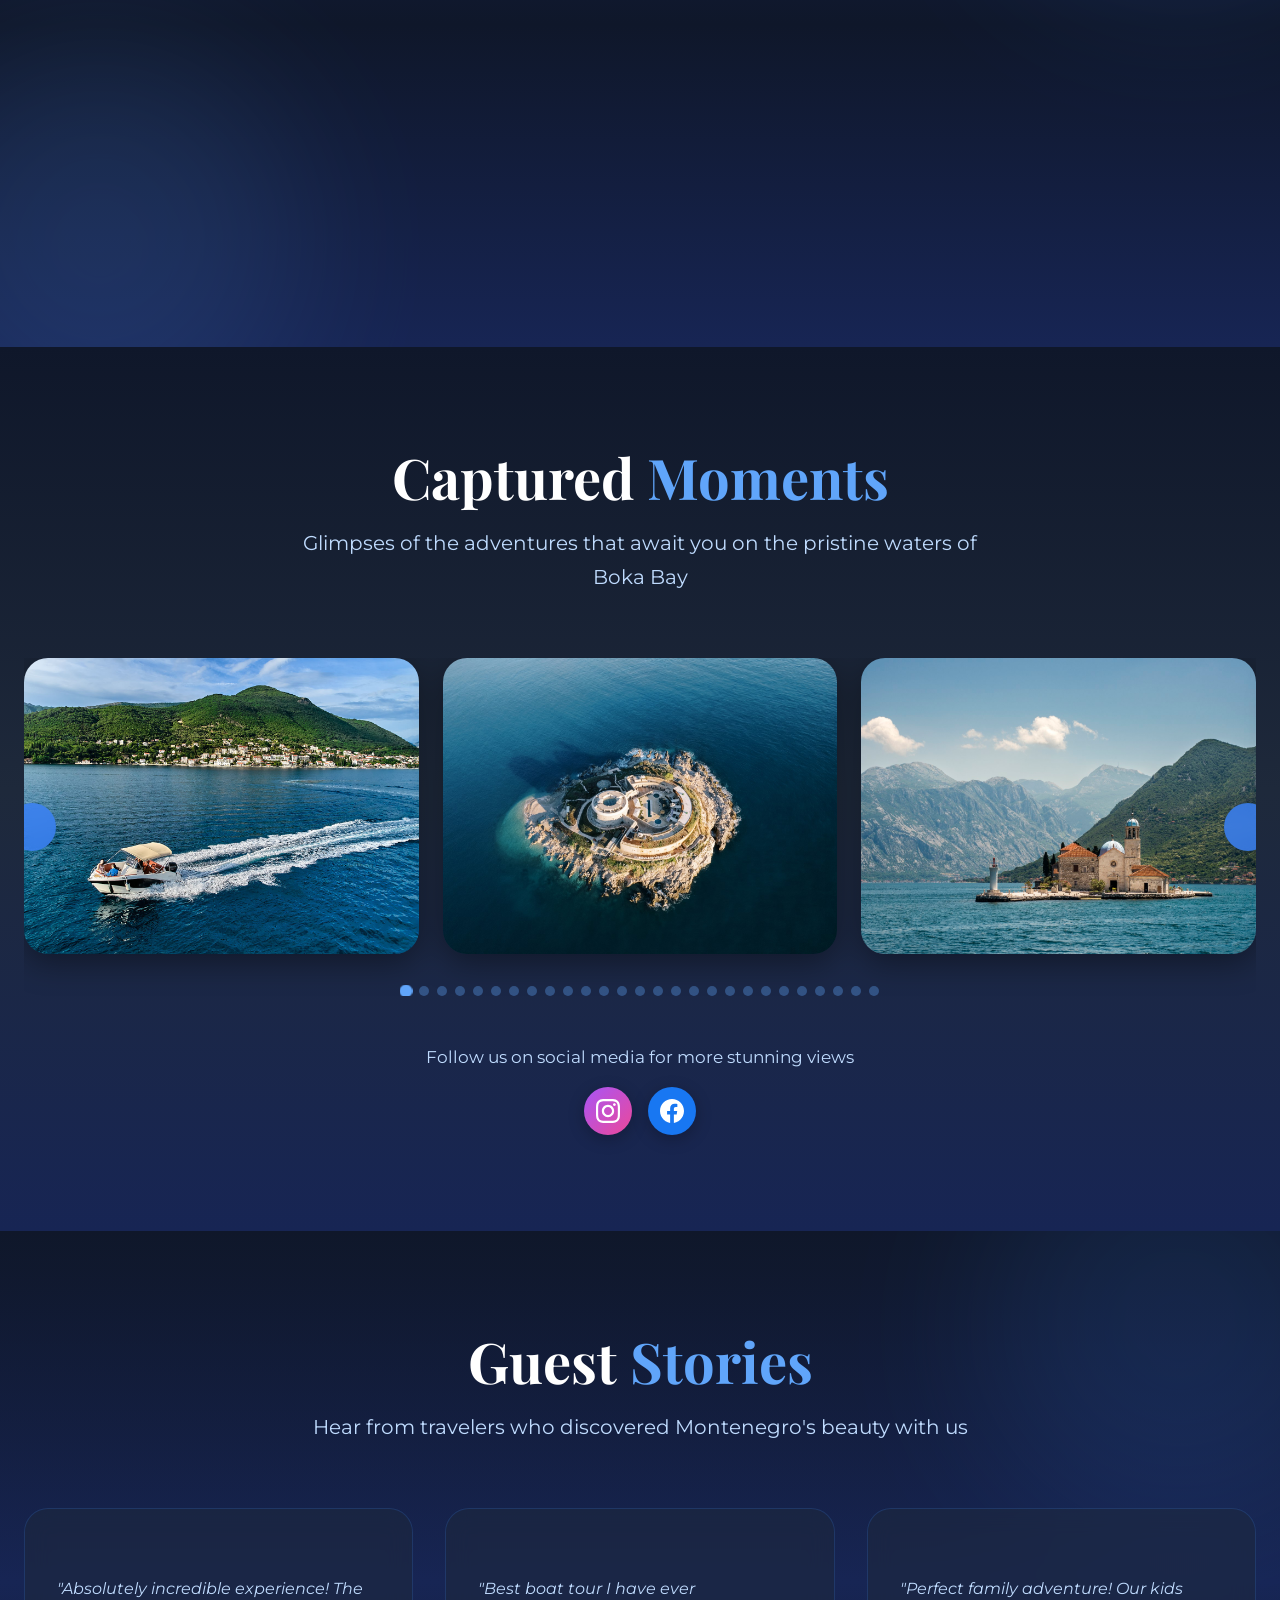
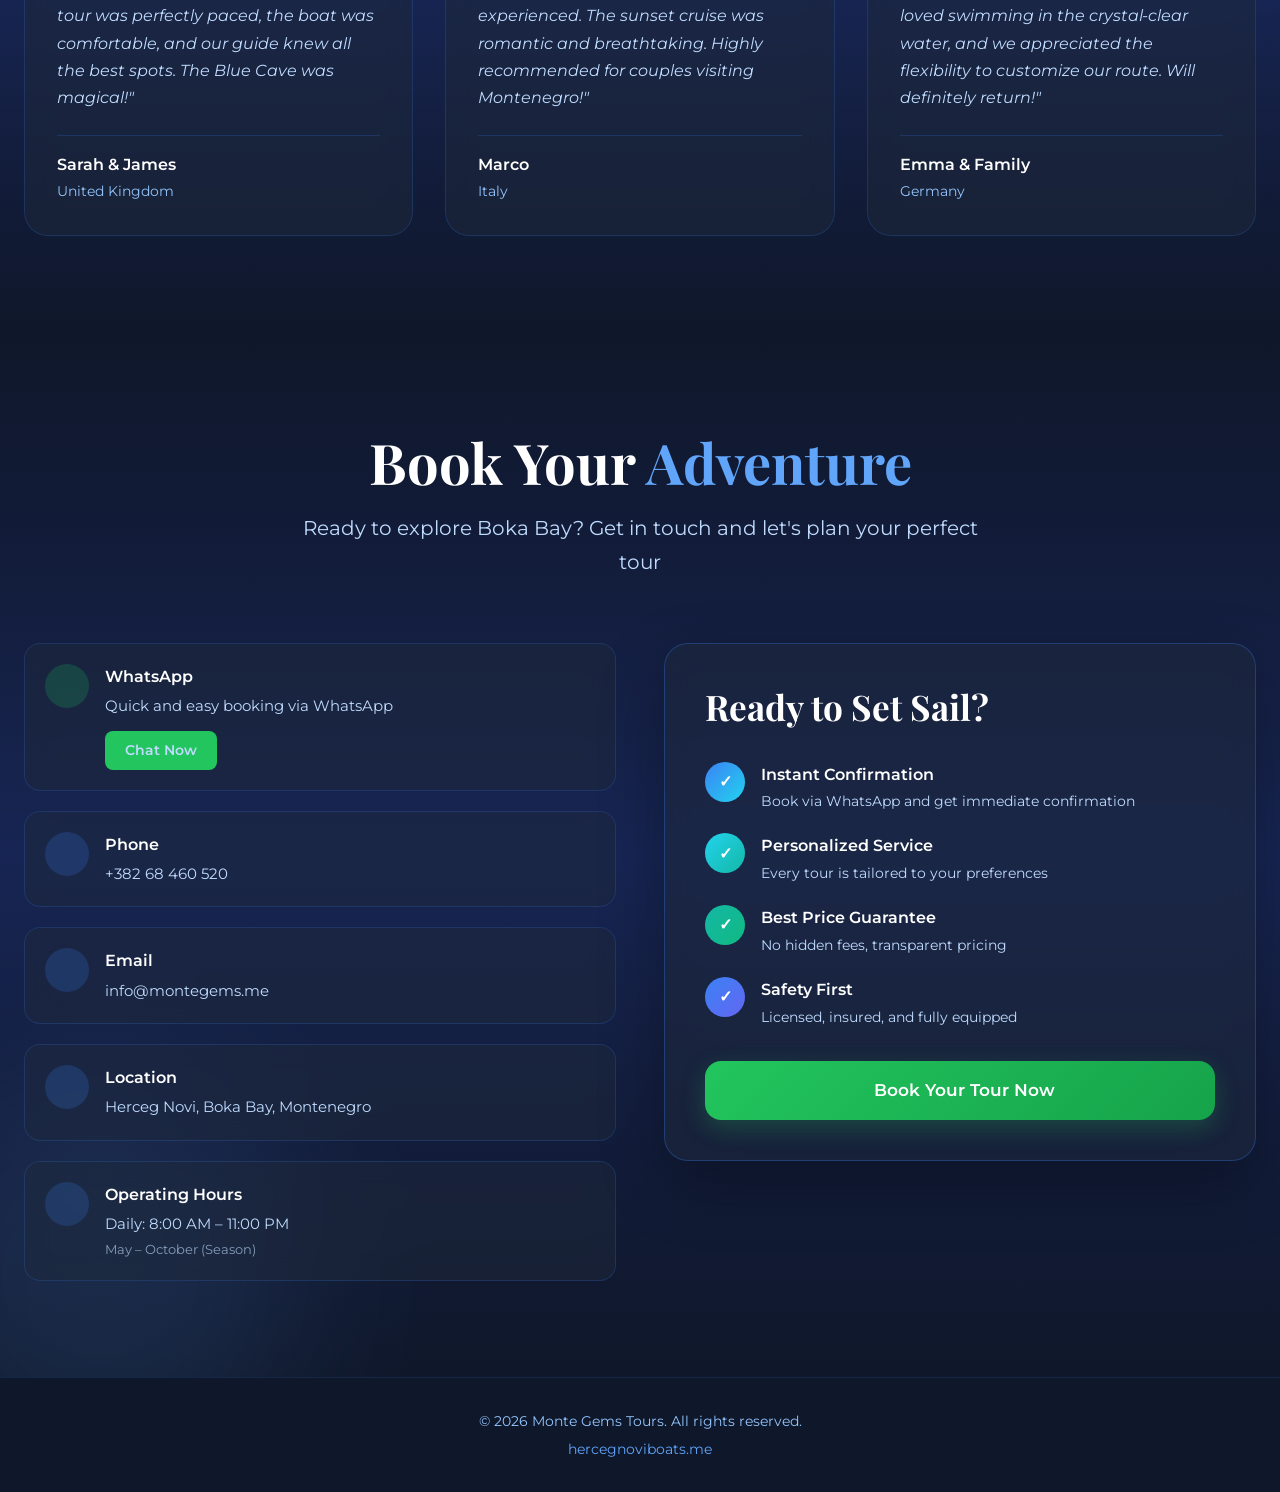
==== commit 8da1637f: "change tour prices" ====
--- a/index.html
+++ b/index.html
@@ -168,7 +168,7 @@
           <i data-lucide="clock"></i>
           <span>2 Hours</span>
         </div>
-        <div class="meta-item meta-price"><i data-lucide="tag"></i><span>From €200</span></div>
+        <div class="meta-item meta-price"><i data-lucide="tag"></i><span>From €160</span></div>
 
         <div class="tour-card-buttons">
           <a href="tours.html" class="btn-secondary">Learn More</a>
@@ -193,7 +193,7 @@
           <i data-lucide="clock"></i>
           <span>2.5 Hours</span>
         </div>
-        <div class="meta-item meta-price"><i data-lucide="tag"></i><span>From €250</span></div>
+        <div class="meta-item meta-price"><i data-lucide="tag"></i><span>From €195</span></div>
 
         <div class="tour-card-buttons">
           <a href="tours.html" class="btn-secondary">Learn More</a>
@@ -222,7 +222,7 @@
           <span>4.5 Hours</span>
         </div>
 
-        <div class="meta-item meta-price"><i data-lucide="tag"></i><span>From €400</span></div>
+        <div class="meta-item meta-price"><i data-lucide="tag"></i><span>From €320</span></div>
 
         <div class="tour-card-buttons">
           <a href="tours.html" class="btn-secondary">Learn More</a>
@@ -248,7 +248,7 @@
           <i data-lucide="clock"></i>
           <span>8 Hours</span>
         </div>
-        <div class="meta-item meta-price"><i data-lucide="tag"></i><span>From €800</span></div>
+        <div class="meta-item meta-price"><i data-lucide="tag"></i><span>From €650</span></div>
 
         <div class="tour-card-buttons">
           <a href="tours.html" class="btn-secondary">Learn More</a>
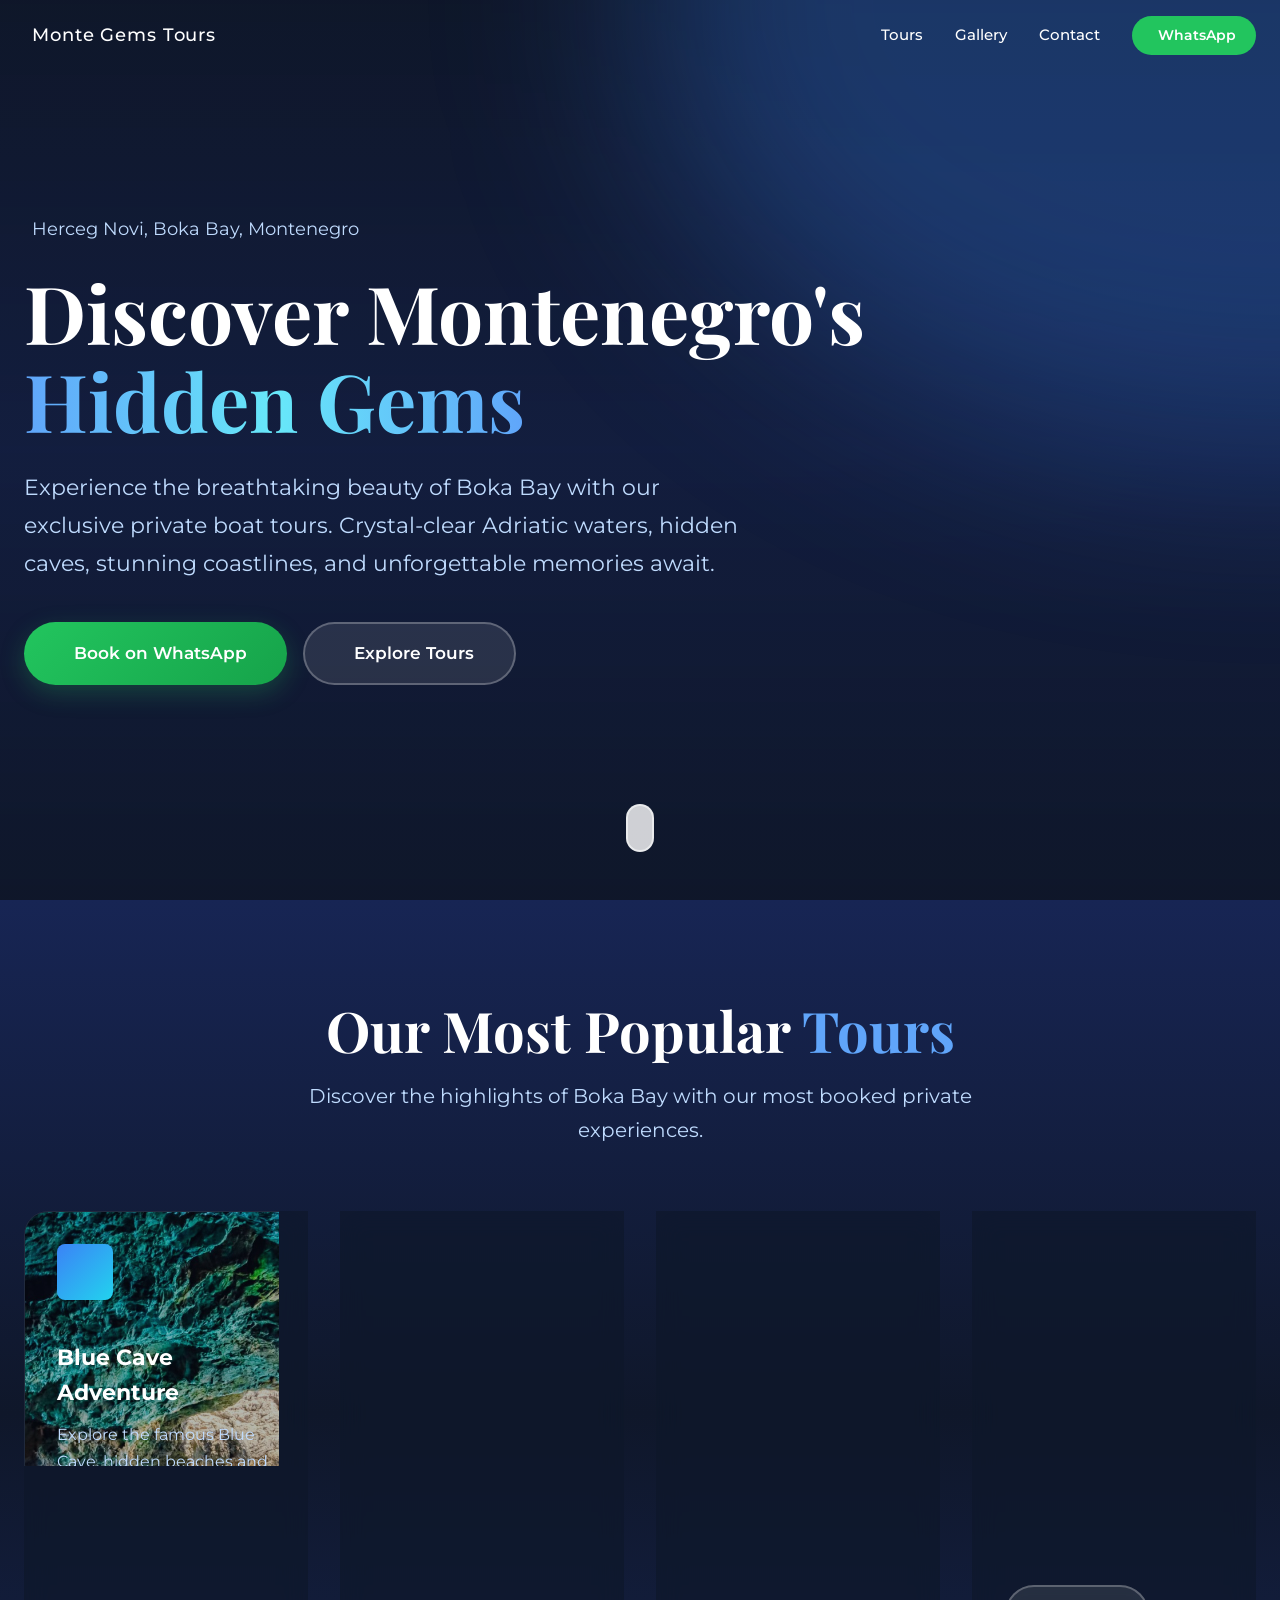
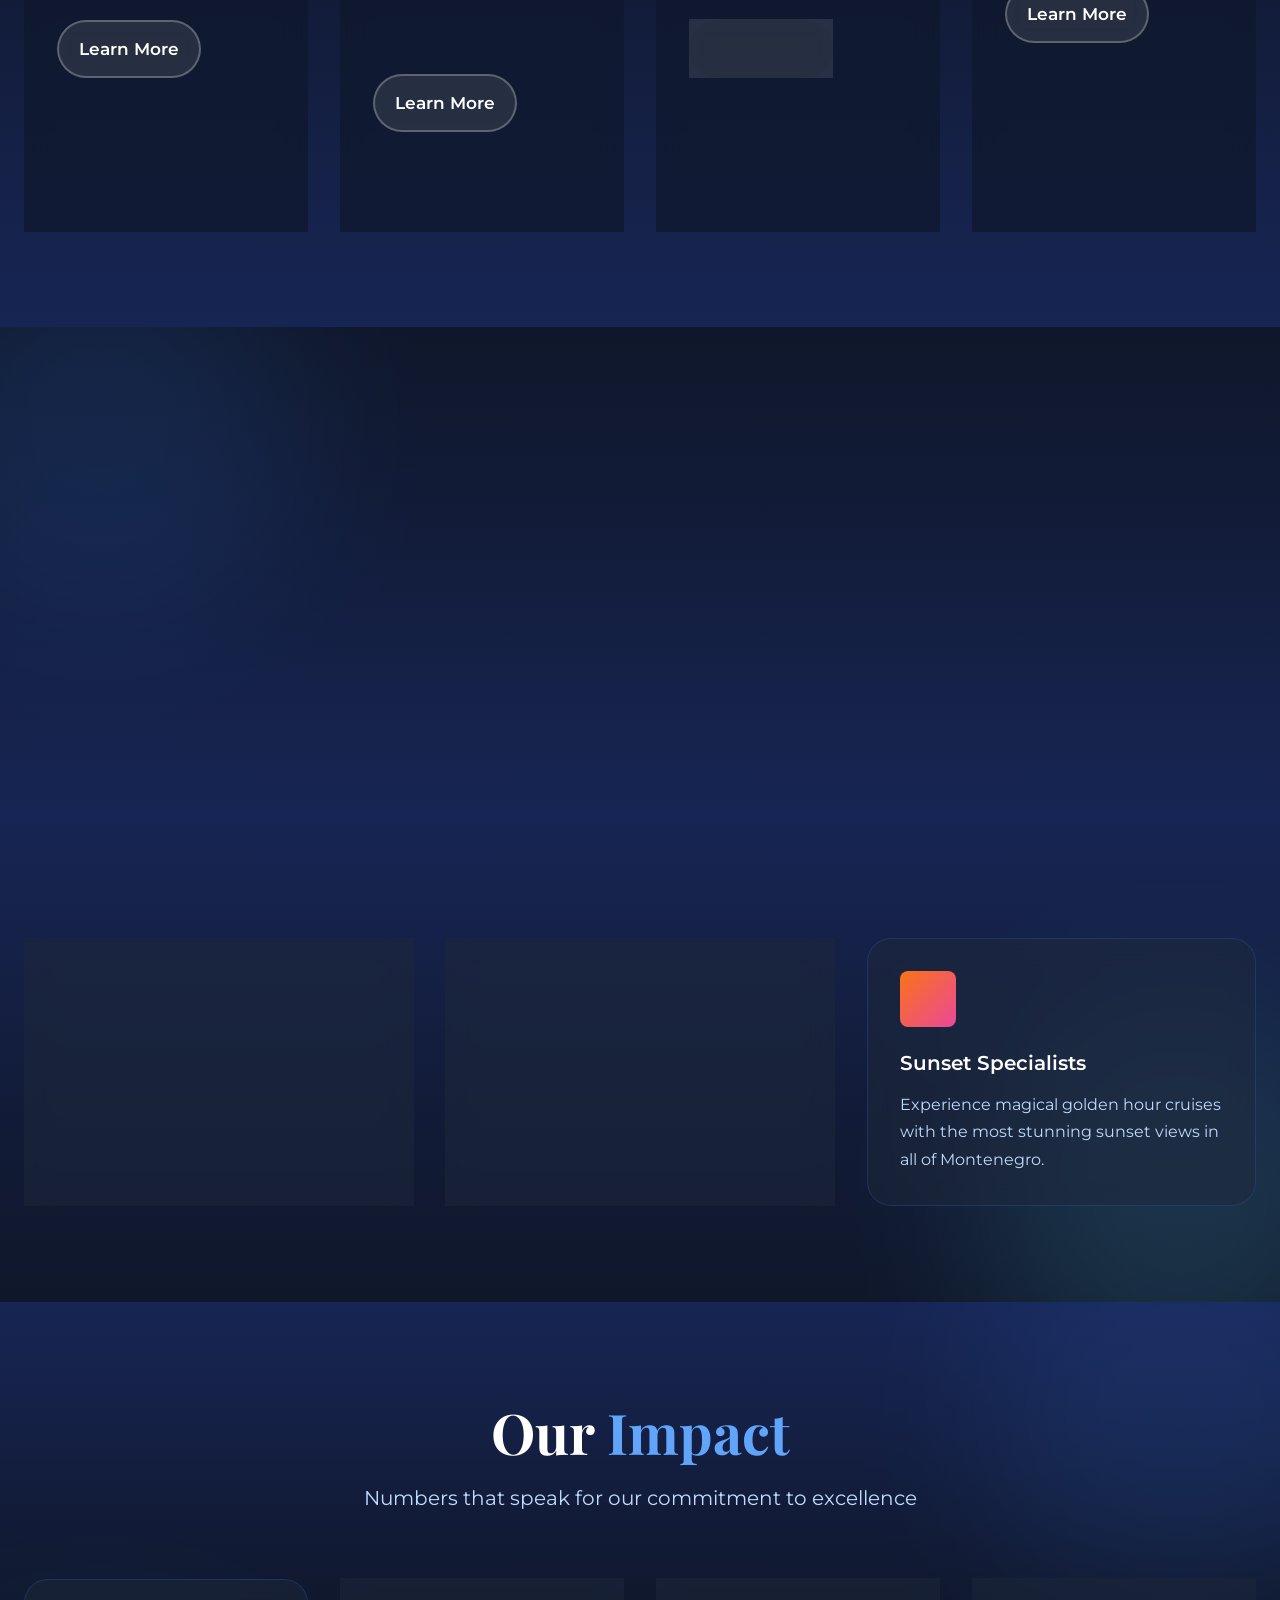
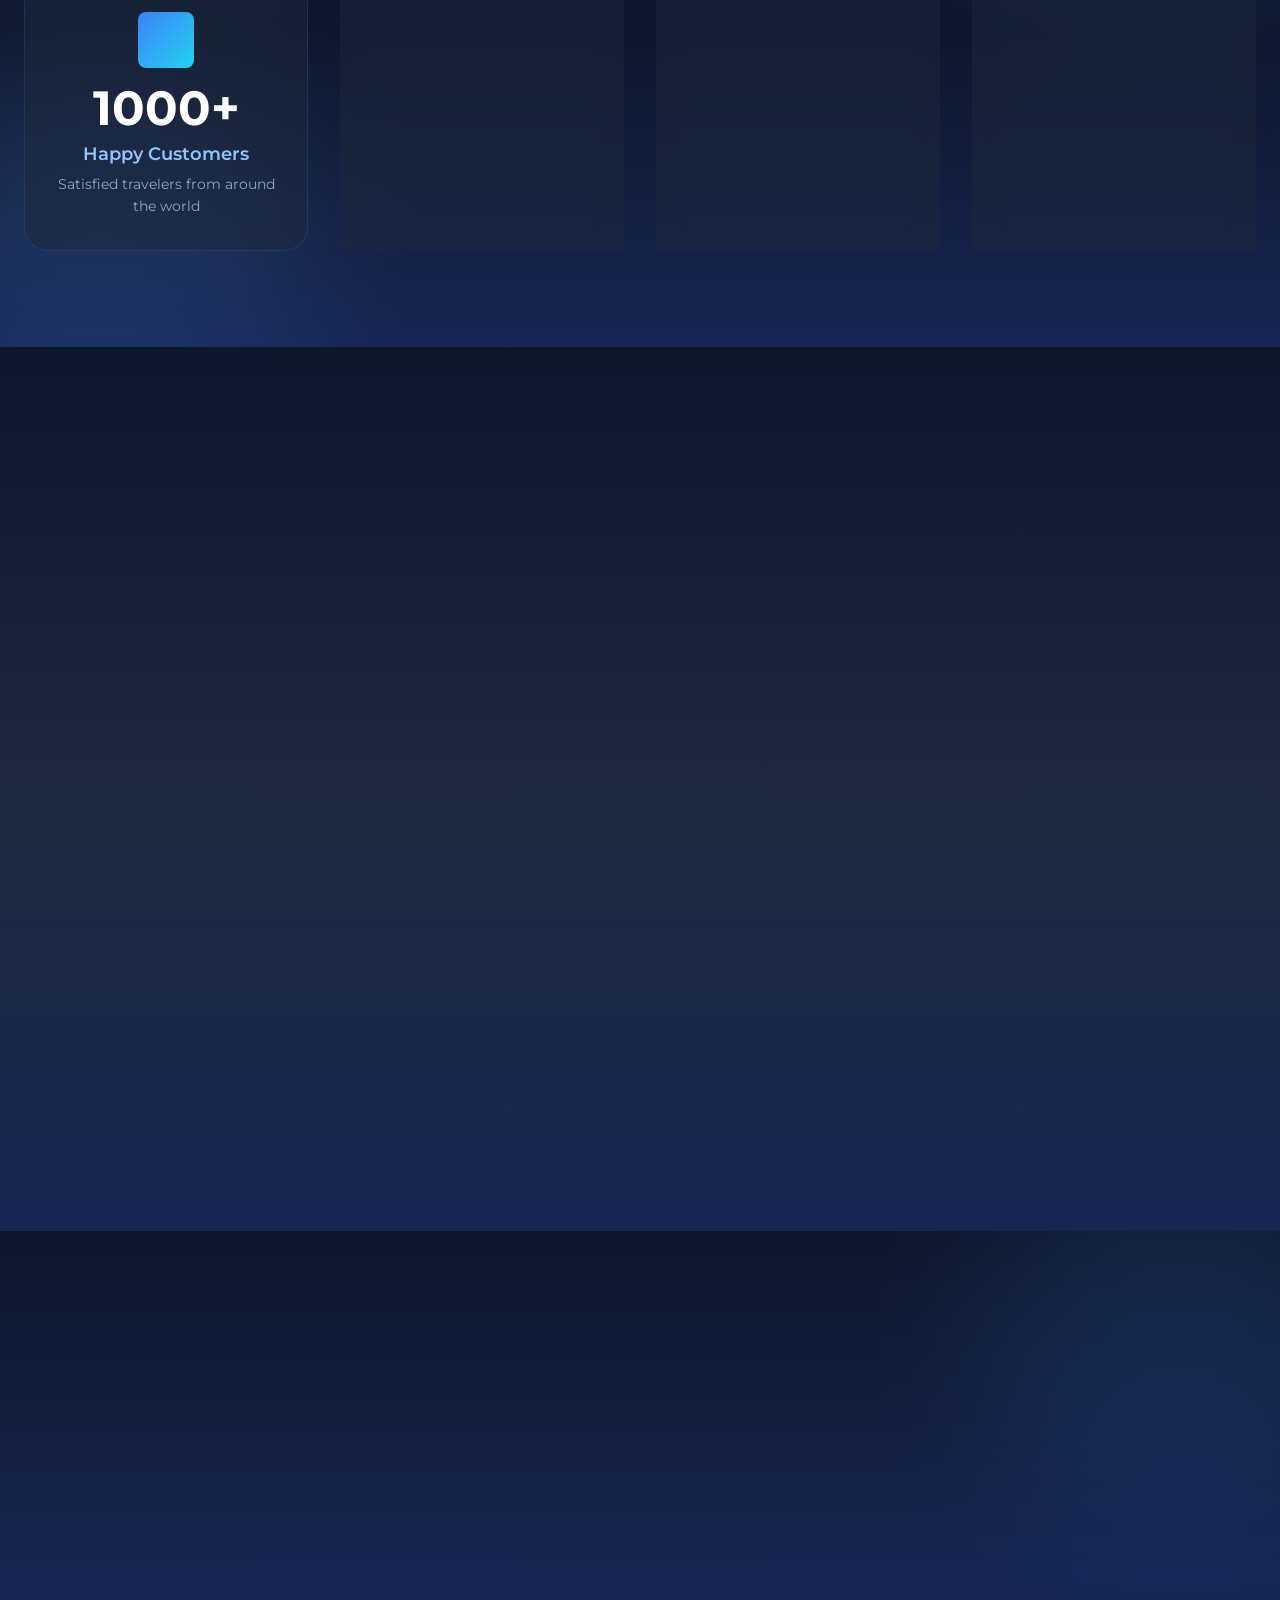
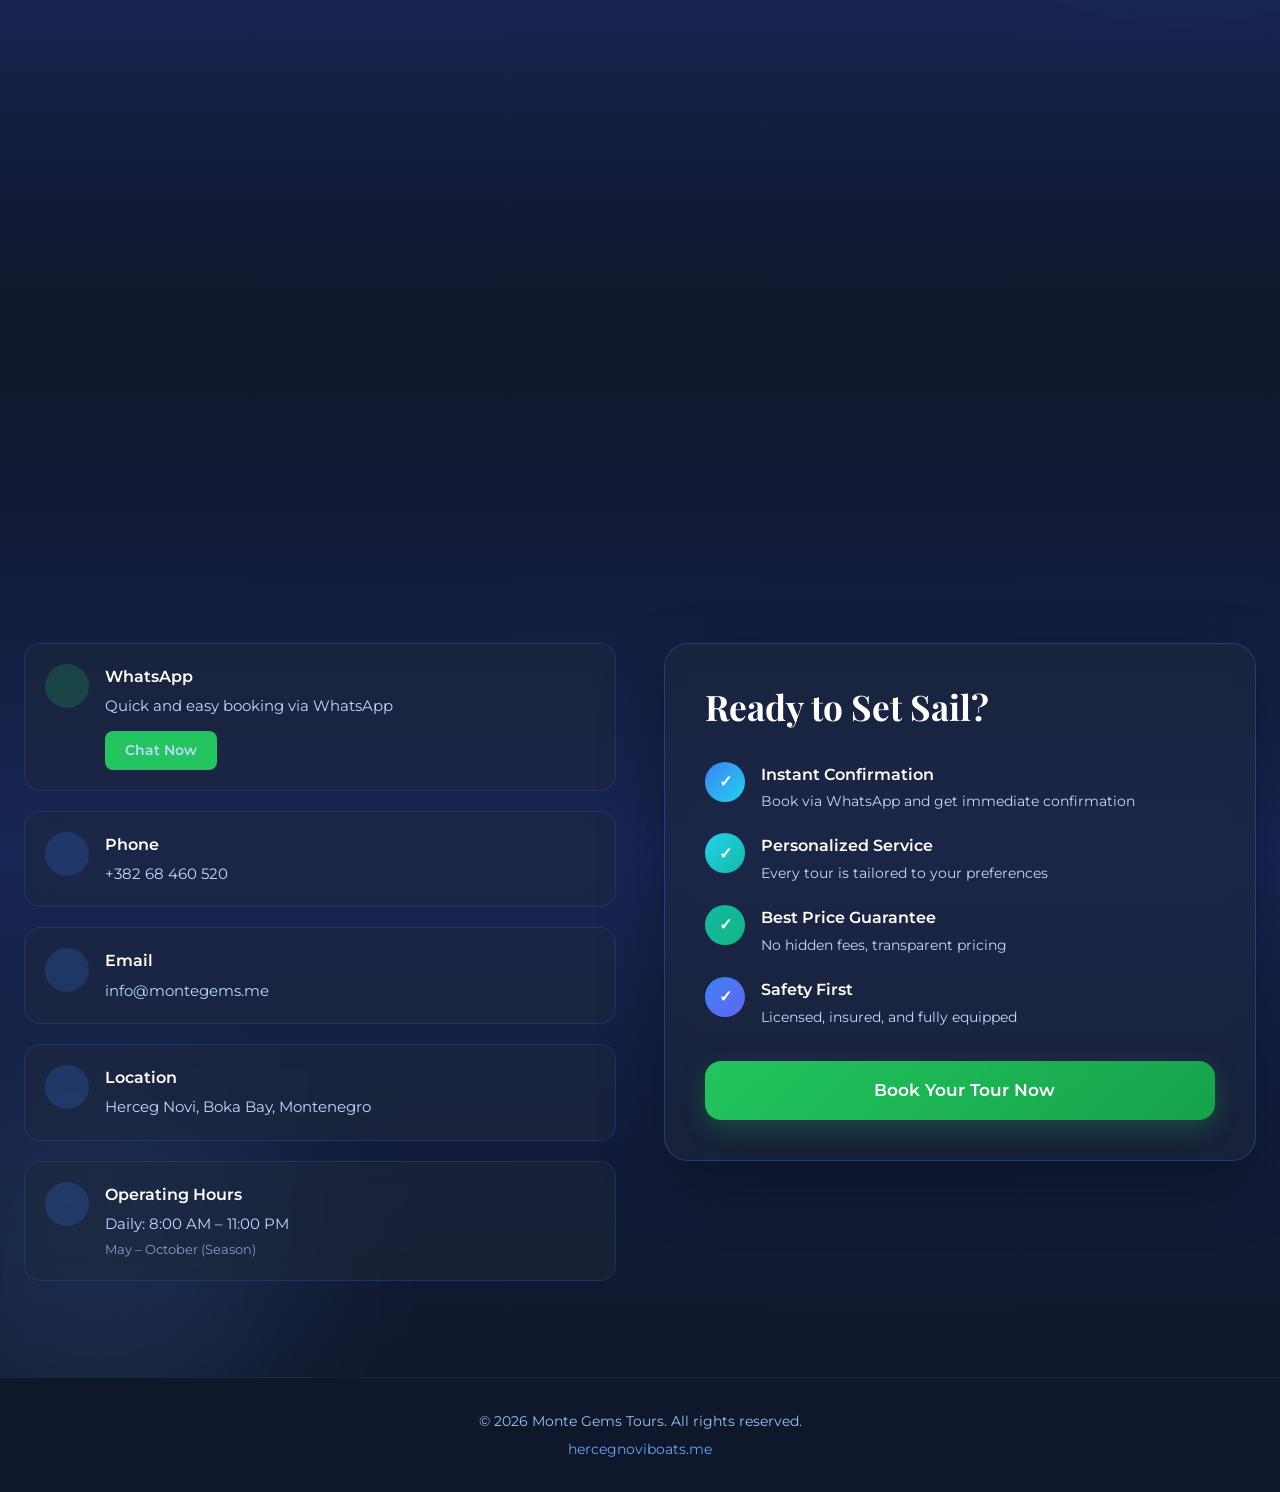
==== commit 00064cd8: "updated price tour3" ====
--- a/index.html
+++ b/index.html
@@ -191,9 +191,9 @@
 
         <div class="tour-mini-meta">
           <i data-lucide="clock"></i>
-          <span>2.5 Hours</span>
-        </div>
-        <div class="meta-item meta-price"><i data-lucide="tag"></i><span>From €195</span></div>
+          <span>3 Hours</span>
+        </div>
+        <div class="meta-item meta-price"><i data-lucide="tag"></i><span>From €240</span></div>
 
         <div class="tour-card-buttons">
           <a href="tours.html" class="btn-secondary">Learn More</a>
